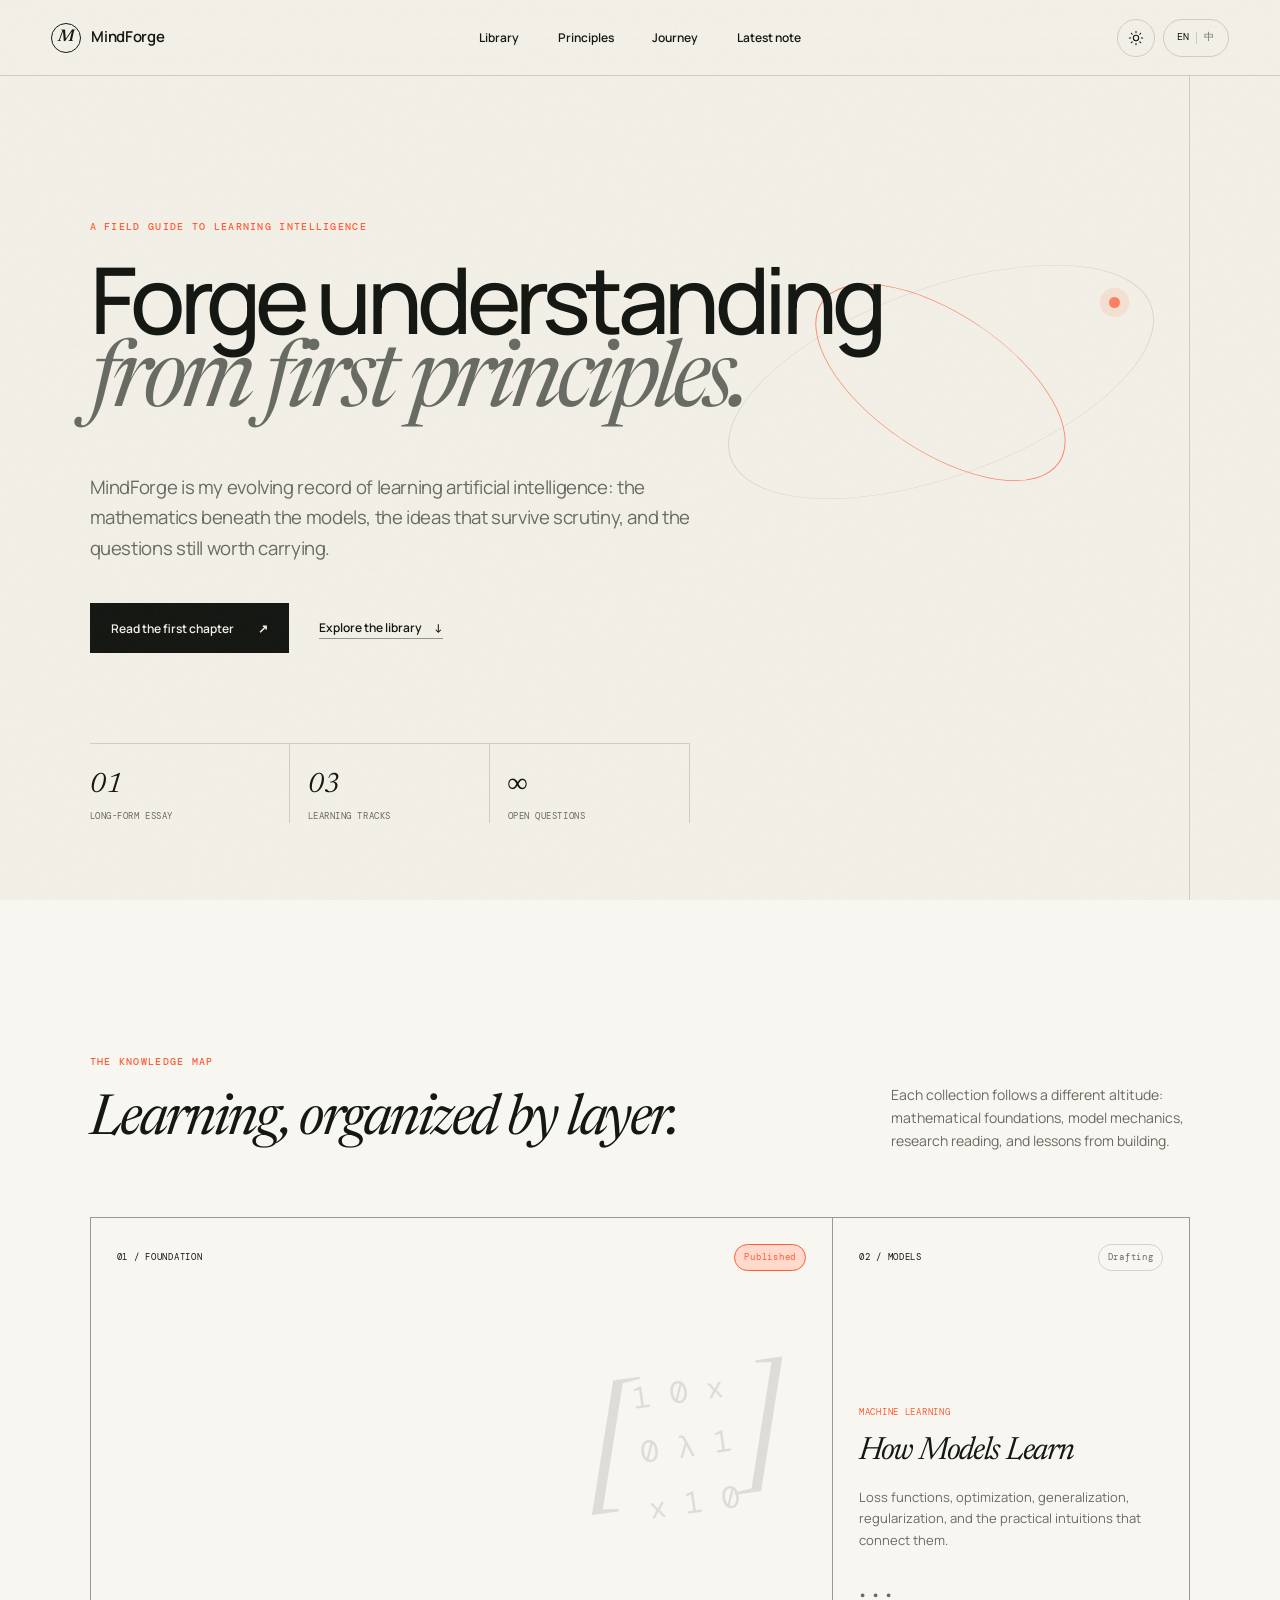
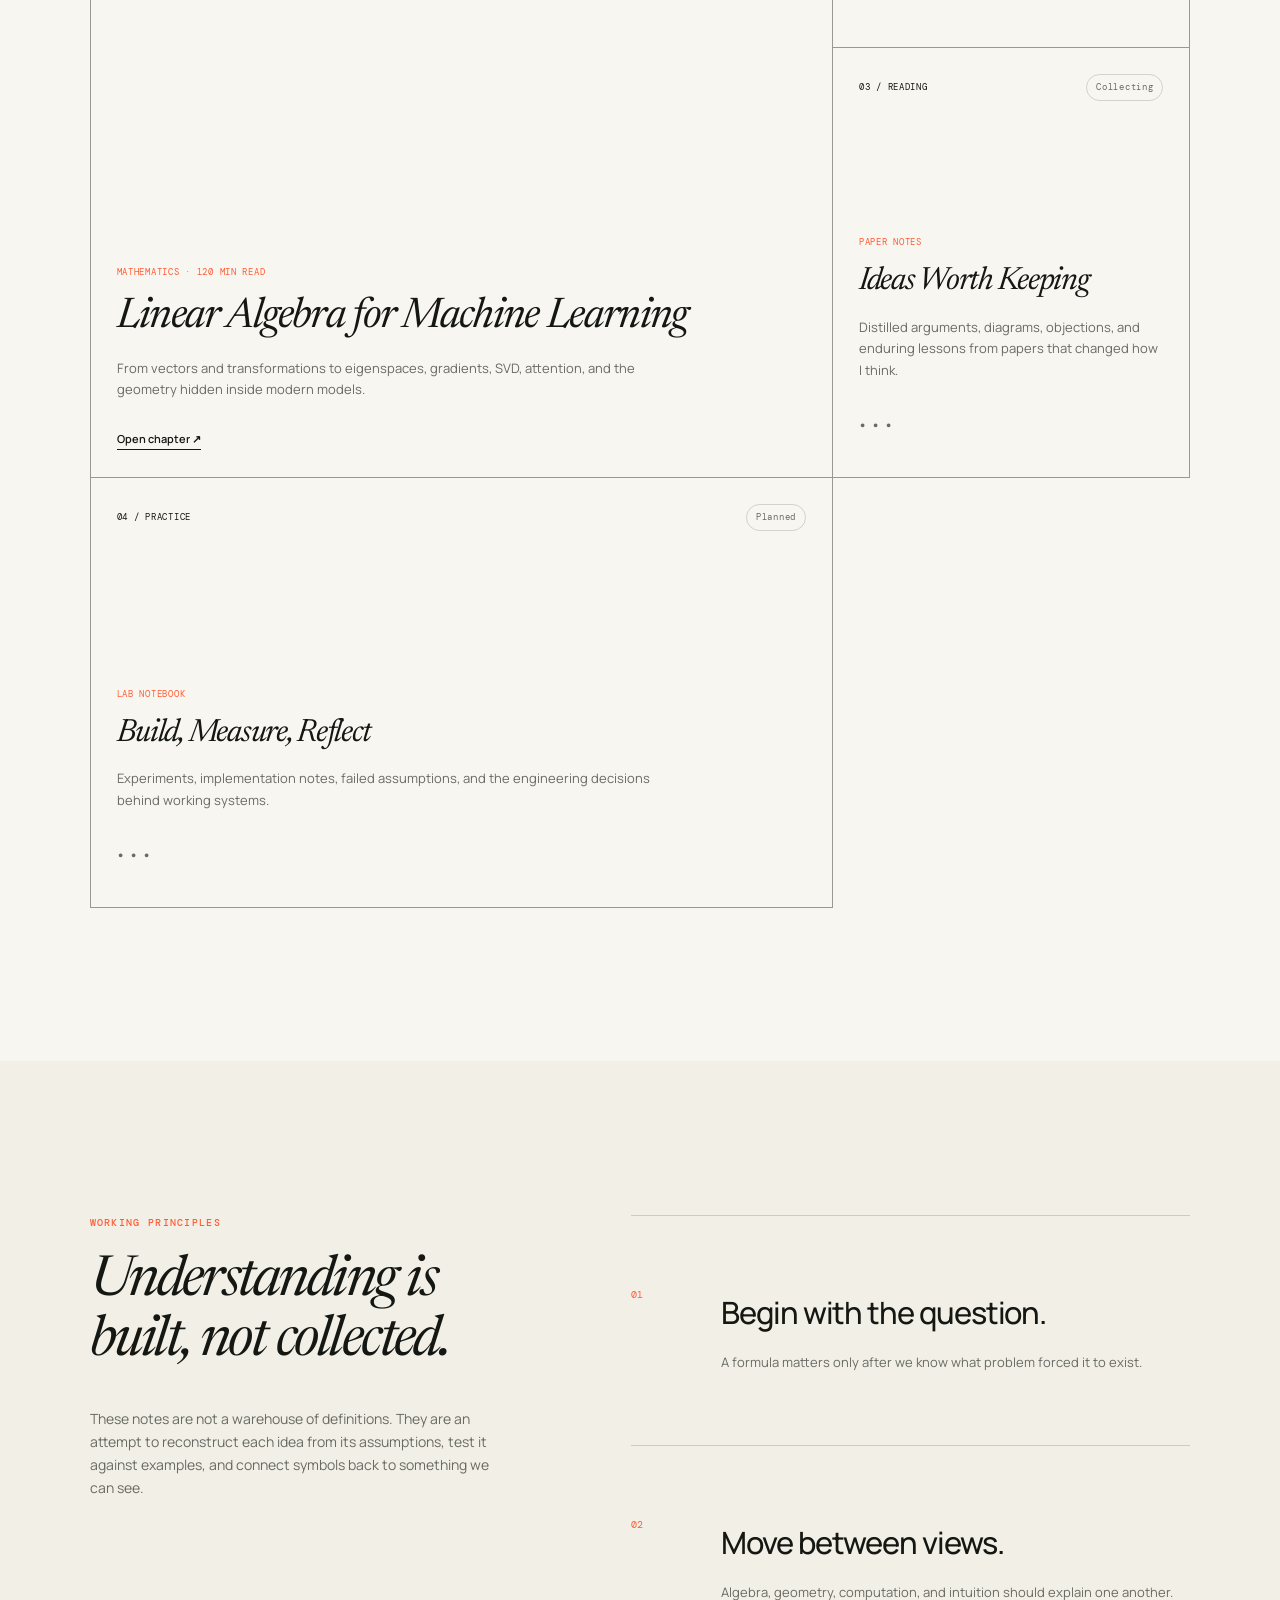
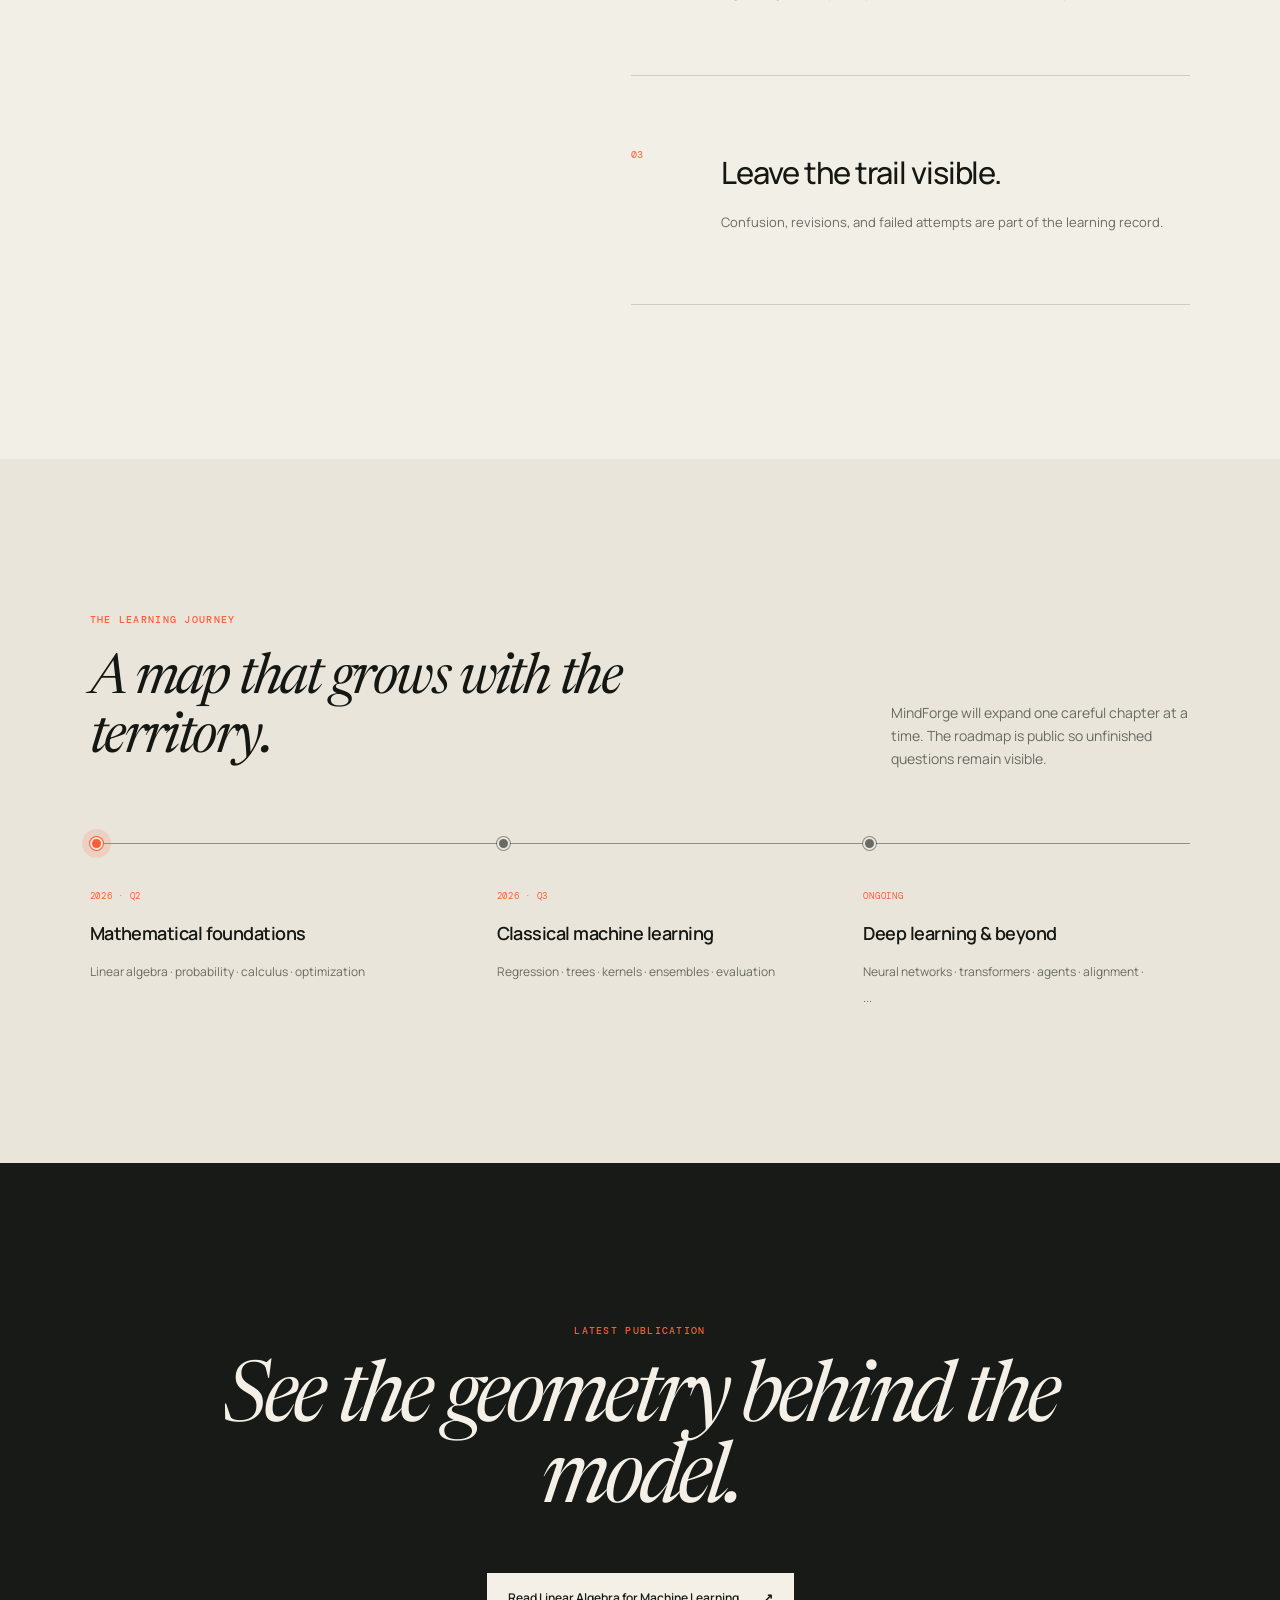
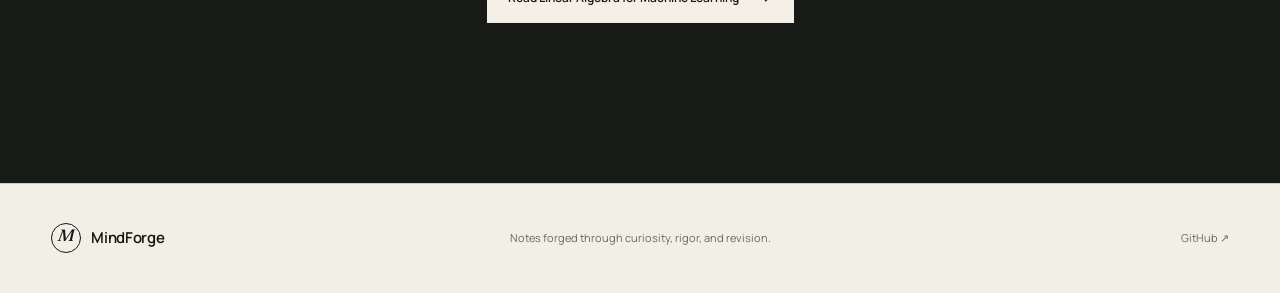
==== index.html @ 470bfc1e "Expand linear algebra guide and refine typography" ====
<!doctype html>
<html lang="en" data-theme="light">
  <head>
    <meta charset="UTF-8" />
    <meta name="viewport" content="width=device-width, initial-scale=1.0" />
    <meta
      name="description"
      content="MindForge is a personal field guide to learning artificial intelligence from first principles."
    />
    <meta name="theme-color" content="#f3f0e8" />
    <title>MindForge — Notes on Learning Intelligence</title>
    <link rel="icon" href="assets/favicon.svg" type="image/svg+xml" />
    <link rel="stylesheet" href="styles.css" />
    <script src="app.js" defer></script>
  </head>
  <body>
    <a class="skip-link" href="#main" data-i18n="skip">Skip to content</a>
    <div class="noise" aria-hidden="true"></div>
    <header class="site-header">
      <a class="brand" href="index.html" aria-label="MindForge home">
        <span class="brand-mark">M</span>
        <span>MindForge</span>
      </a>
      <nav class="desktop-nav" aria-label="Primary navigation">
        <a href="#library" data-i18n="navLibrary">Library</a>
        <a href="#principles" data-i18n="navPrinciples">Principles</a>
        <a href="#journey" data-i18n="navJourney">Journey</a>
        <a href="linear-algebra.html" data-i18n="navLatest">Latest note</a>
      </nav>
      <div class="header-actions">
        <button class="icon-button" id="theme-toggle" type="button" aria-label="Switch to dark theme">
          <svg class="sun-icon" viewBox="0 0 24 24" aria-hidden="true">
            <circle cx="12" cy="12" r="4"></circle>
            <path d="M12 2v2M12 20v2M4.93 4.93l1.42 1.42M17.66 17.66l1.41 1.41M2 12h2M20 12h2M4.93 19.07l1.42-1.42M17.66 6.34l1.41-1.41"></path>
          </svg>
          <svg class="moon-icon" viewBox="0 0 24 24" aria-hidden="true">
            <path d="M20.5 14.2A8.4 8.4 0 0 1 9.8 3.5 8.5 8.5 0 1 0 20.5 14.2Z"></path>
          </svg>
        </button>
        <button class="language-button" id="language-toggle" type="button" aria-label="切换到中文">
          <span class="current-language">EN</span>
          <span class="language-divider"></span>
          <span class="next-language">中</span>
        </button>
      </div>
    </header>

    <main id="main">
      <section class="hero">
        <div class="hero-orbit" aria-hidden="true">
          <span class="orbit orbit-one"></span>
          <span class="orbit orbit-two"></span>
          <span class="orbit-dot"></span>
        </div>
        <p class="eyebrow reveal" data-i18n="heroEyebrow">A field guide to learning intelligence</p>
        <h1 class="reveal">
          <span data-i18n="heroTitleLine1">Forge understanding</span>
          <em data-i18n="heroTitleLine2">from first principles.</em>
        </h1>
        <p class="hero-copy reveal" data-i18n="heroCopy">
          MindForge is my evolving record of learning artificial intelligence: the mathematics beneath the
          models, the ideas that survive scrutiny, and the questions still worth carrying.
        </p>
        <div class="hero-actions reveal">
          <a class="button button-primary" href="linear-algebra.html">
            <span data-i18n="heroPrimary">Read the first chapter</span>
            <span aria-hidden="true">↗</span>
          </a>
          <a class="text-link" href="#library">
            <span data-i18n="heroSecondary">Explore the library</span>
            <span aria-hidden="true">↓</span>
          </a>
        </div>
        <div class="hero-meta reveal" aria-label="Site statistics">
          <div><strong>01</strong><span data-i18n="statEssays">long-form essay</span></div>
          <div><strong>03</strong><span data-i18n="statTracks">learning tracks</span></div>
          <div><strong>∞</strong><span data-i18n="statQuestions">open questions</span></div>
        </div>
      </section>

      <section class="section library-section" id="library">
        <div class="section-heading reveal">
          <div>
            <p class="eyebrow" data-i18n="libraryEyebrow">The knowledge map</p>
            <h2 data-i18n="libraryTitle">Learning, organized by layer.</h2>
          </div>
          <p data-i18n="libraryCopy">
            Each collection follows a different altitude: mathematical foundations, model mechanics, research
            reading, and lessons from building.
          </p>
        </div>

        <div class="module-grid">
          <a class="module-card module-featured reveal" href="linear-algebra.html">
            <div class="card-topline">
              <span>01 / FOUNDATION</span>
              <span class="status status-live" data-i18n="statusLive">Published</span>
            </div>
            <div class="matrix-art" aria-hidden="true">
              <span>[</span>
              <div>
                <i>1</i><i>0</i><i>x</i>
                <i>0</i><i>λ</i><i>1</i>
                <i>x</i><i>1</i><i>0</i>
              </div>
              <span>]</span>
            </div>
            <div class="card-content">
              <p class="card-kicker" data-i18n="linearKicker">Mathematics · 120 min read</p>
              <h3 data-i18n="linearTitle">Linear Algebra for Machine Learning</h3>
              <p data-i18n="linearCopy">
                From vectors and transformations to eigenspaces, gradients, SVD, attention, and the geometry
                hidden inside modern models.
              </p>
              <span class="card-link"><span data-i18n="openChapter">Open chapter</span> ↗</span>
            </div>
          </a>

          <article class="module-card reveal">
            <div class="card-topline">
              <span>02 / MODELS</span>
              <span class="status" data-i18n="statusDrafting">Drafting</span>
            </div>
            <div class="card-content">
              <p class="card-kicker" data-i18n="modelKicker">Machine learning</p>
              <h3 data-i18n="modelTitle">How Models Learn</h3>
              <p data-i18n="modelCopy">
                Loss functions, optimization, generalization, regularization, and the practical intuitions that
                connect them.
              </p>
              <span class="ellipsis" aria-label="More content coming">···</span>
            </div>
          </article>

          <article class="module-card reveal">
            <div class="card-topline">
              <span>03 / READING</span>
              <span class="status" data-i18n="statusCollecting">Collecting</span>
            </div>
            <div class="card-content">
              <p class="card-kicker" data-i18n="paperKicker">Paper notes</p>
              <h3 data-i18n="paperTitle">Ideas Worth Keeping</h3>
              <p data-i18n="paperCopy">
                Distilled arguments, diagrams, objections, and enduring lessons from papers that changed how I
                think.
              </p>
              <span class="ellipsis" aria-label="More content coming">···</span>
            </div>
          </article>

          <article class="module-card reveal">
            <div class="card-topline">
              <span>04 / PRACTICE</span>
              <span class="status" data-i18n="statusPlanned">Planned</span>
            </div>
            <div class="card-content">
              <p class="card-kicker" data-i18n="labKicker">Lab notebook</p>
              <h3 data-i18n="labTitle">Build, Measure, Reflect</h3>
              <p data-i18n="labCopy">
                Experiments, implementation notes, failed assumptions, and the engineering decisions behind
                working systems.
              </p>
              <span class="ellipsis" aria-label="More content coming">···</span>
            </div>
          </article>
        </div>
      </section>

      <section class="section principles-section" id="principles">
        <div class="principles-copy reveal">
          <p class="eyebrow" data-i18n="principlesEyebrow">Working principles</p>
          <h2 data-i18n="principlesTitle">Understanding is built, not collected.</h2>
          <p data-i18n="principlesCopy">
            These notes are not a warehouse of definitions. They are an attempt to reconstruct each idea from
            its assumptions, test it against examples, and connect symbols back to something we can see.
          </p>
        </div>
        <ol class="principle-list">
          <li class="reveal">
            <span>01</span>
            <div>
              <h3 data-i18n="principleOneTitle">Begin with the question.</h3>
              <p data-i18n="principleOneCopy">A formula matters only after we know what problem forced it to exist.</p>
            </div>
          </li>
          <li class="reveal">
            <span>02</span>
            <div>
              <h3 data-i18n="principleTwoTitle">Move between views.</h3>
              <p data-i18n="principleTwoCopy">Algebra, geometry, computation, and intuition should explain one another.</p>
            </div>
          </li>
          <li class="reveal">
            <span>03</span>
            <div>
              <h3 data-i18n="principleThreeTitle">Leave the trail visible.</h3>
              <p data-i18n="principleThreeCopy">Confusion, revisions, and failed attempts are part of the learning record.</p>
            </div>
          </li>
        </ol>
      </section>

      <section class="section journey-section" id="journey">
        <div class="section-heading reveal">
          <div>
            <p class="eyebrow" data-i18n="journeyEyebrow">The learning journey</p>
            <h2 data-i18n="journeyTitle">A map that grows with the territory.</h2>
          </div>
          <p data-i18n="journeyCopy">
            MindForge will expand one careful chapter at a time. The roadmap is public so unfinished questions
            remain visible.
          </p>
        </div>
        <div class="timeline">
          <div class="timeline-item is-current reveal">
            <span class="timeline-marker"></span>
            <p>2026 · Q2</p>
            <h3 data-i18n="phaseOneTitle">Mathematical foundations</h3>
            <span data-i18n="phaseOneCopy">Linear algebra · probability · calculus · optimization</span>
          </div>
          <div class="timeline-item reveal">
            <span class="timeline-marker"></span>
            <p>2026 · Q3</p>
            <h3 data-i18n="phaseTwoTitle">Classical machine learning</h3>
            <span data-i18n="phaseTwoCopy">Regression · trees · kernels · ensembles · evaluation</span>
          </div>
          <div class="timeline-item reveal">
            <span class="timeline-marker"></span>
            <p data-i18n="ongoing">Ongoing</p>
            <h3 data-i18n="phaseThreeTitle">Deep learning & beyond</h3>
            <span data-i18n="phaseThreeCopy">Neural networks · transformers · agents · alignment · ...</span>
          </div>
        </div>
      </section>

      <section class="closing-section">
        <p class="eyebrow reveal" data-i18n="closingEyebrow">Latest publication</p>
        <h2 class="reveal" data-i18n="closingTitle">See the geometry behind the model.</h2>
        <a class="button button-light reveal" href="linear-algebra.html">
          <span data-i18n="closingButton">Read Linear Algebra for Machine Learning</span>
          <span aria-hidden="true">↗</span>
        </a>
      </section>
    </main>

    <footer class="site-footer">
      <a class="brand" href="index.html">
        <span class="brand-mark">M</span>
        <span>MindForge</span>
      </a>
      <p data-i18n="footerCopy">Notes forged through curiosity, rigor, and revision.</p>
      <a href="https://github.com/JiaXtian/MindForge" target="_blank" rel="noreferrer">GitHub ↗</a>
    </footer>
  </body>
</html>
---- styles.css ----
@import url("https://fonts.googleapis.com/css2?family=DM+Mono:wght@400;500&family=Manrope:wght@400;500;600&family=Newsreader:ital,opsz,wght@1,6..72,400;1,6..72,500&display=swap");

:root {
  color-scheme: light;
  --bg: #f2efe7;
  --surface: #f8f6f0;
  --surface-strong: #e9e5da;
  --ink: #151713;
  --muted: #686b63;
  --line: rgba(21, 23, 19, 0.16);
  --line-strong: rgba(21, 23, 19, 0.42);
  --accent: #ff5c35;
  --accent-soft: #ffd9cb;
  --lime: #dfff67;
  --dark-panel: #171a16;
  --shadow: 0 30px 80px rgba(35, 32, 24, 0.1);
  --serif: "Newsreader", Georgia, serif;
  --sans: "Manrope", "PingFang SC", "Microsoft YaHei", sans-serif;
  --mono: "DM Mono", "SFMono-Regular", Consolas, monospace;
}

html[data-theme="dark"] {
  color-scheme: dark;
  --bg: #111310;
  --surface: #181b17;
  --surface-strong: #20241f;
  --ink: #f1eee5;
  --muted: #a6aaa0;
  --line: rgba(241, 238, 229, 0.14);
  --line-strong: rgba(241, 238, 229, 0.4);
  --accent: #ff7654;
  --accent-soft: #512c22;
  --lime: #cfee55;
  --dark-panel: #070807;
  --shadow: 0 30px 80px rgba(0, 0, 0, 0.34);
}

* {
  box-sizing: border-box;
}

[hidden] {
  display: none !important;
}

html {
  scroll-behavior: smooth;
}

body {
  margin: 0;
  overflow-x: hidden;
  background: var(--bg);
  color: var(--ink);
  font-family: var(--sans);
  font-size: 16px;
  line-height: 1.65;
  transition: background-color 0.35s ease, color 0.35s ease;
}

a {
  color: inherit;
  text-decoration: none;
}

button,
a {
  -webkit-tap-highlight-color: transparent;
}

button {
  color: inherit;
  font: inherit;
}

.noise {
  position: fixed;
  inset: 0;
  z-index: 20;
  pointer-events: none;
  opacity: 0.025;
  background-image: url("data:image/svg+xml,%3Csvg viewBox='0 0 180 180' xmlns='http://www.w3.org/2000/svg'%3E%3Cfilter id='n'%3E%3CfeTurbulence type='fractalNoise' baseFrequency='.9' numOctaves='4' stitchTiles='stitch'/%3E%3C/filter%3E%3Crect width='100%25' height='100%25' filter='url(%23n)' opacity='.7'/%3E%3C/svg%3E");
}

.skip-link {
  position: fixed;
  top: 12px;
  left: 12px;
  z-index: 100;
  padding: 10px 14px;
  background: var(--ink);
  color: var(--bg);
  transform: translateY(-150%);
  transition: transform 0.2s;
}

.skip-link:focus {
  transform: translateY(0);
}

.site-header {
  position: sticky;
  top: 0;
  z-index: 15;
  display: grid;
  grid-template-columns: 1fr auto 1fr;
  align-items: center;
  min-height: 76px;
  padding: 0 4vw;
  border-bottom: 1px solid var(--line);
  background: color-mix(in srgb, var(--bg) 88%, transparent);
  backdrop-filter: blur(18px);
}

.brand {
  display: inline-flex;
  align-items: center;
  gap: 10px;
  width: max-content;
  font-size: 15px;
  font-weight: 600;
  letter-spacing: -0.02em;
}

.brand-mark {
  display: grid;
  width: 30px;
  height: 30px;
  place-items: center;
  border: 1px solid currentColor;
  border-radius: 50%;
  font-family: var(--serif);
  font-size: 17px;
  font-style: italic;
}

.desktop-nav {
  display: flex;
  align-items: center;
  gap: clamp(20px, 3vw, 42px);
  font-size: 12px;
  font-weight: 600;
}

.desktop-nav a,
.site-footer > a:last-child {
  position: relative;
}

.desktop-nav a::after,
.site-footer > a:last-child::after {
  position: absolute;
  right: 0;
  bottom: -5px;
  left: 0;
  height: 1px;
  background: currentColor;
  content: "";
  transform: scaleX(0);
  transform-origin: right;
  transition: transform 0.25s ease;
}

.desktop-nav a:hover::after,
.site-footer > a:last-child:hover::after {
  transform: scaleX(1);
  transform-origin: left;
}

.header-actions {
  display: flex;
  justify-content: flex-end;
  gap: 8px;
}

.icon-button,
.language-button {
  display: inline-flex;
  height: 38px;
  align-items: center;
  justify-content: center;
  border: 1px solid var(--line);
  border-radius: 100px;
  background: transparent;
  cursor: pointer;
  transition: border-color 0.2s, background 0.2s;
}

.icon-button {
  width: 38px;
}

.icon-button:hover,
.language-button:hover {
  border-color: var(--line-strong);
  background: var(--surface);
}

.icon-button svg {
  width: 16px;
  fill: none;
  stroke: currentColor;
  stroke-linecap: round;
  stroke-linejoin: round;
  stroke-width: 1.6;
}

.moon-icon,
html[data-theme="dark"] .sun-icon {
  display: none;
}

html[data-theme="dark"] .moon-icon {
  display: block;
}

.language-button {
  gap: 7px;
  padding: 0 13px;
  font-family: var(--mono);
  font-size: 10px;
  letter-spacing: 0.04em;
}

.language-divider {
  width: 1px;
  height: 12px;
  background: var(--line);
}

.next-language {
  color: var(--muted);
}

.hero {
  position: relative;
  display: flex;
  min-height: calc(100svh - 76px);
  max-width: 1600px;
  margin: 0 auto;
  padding: clamp(100px, 14vh, 170px) 7vw 60px;
  flex-direction: column;
  justify-content: center;
  overflow: hidden;
}

.hero::before {
  position: absolute;
  top: 0;
  right: 7vw;
  bottom: 0;
  width: 1px;
  background: var(--line);
  content: "";
}

.hero-orbit {
  position: absolute;
  top: 10%;
  right: 9%;
  width: min(35vw, 520px);
  aspect-ratio: 1;
  opacity: 0.75;
}

.orbit {
  position: absolute;
  border: 1px solid var(--line);
  border-radius: 50%;
}

.orbit-one {
  inset: 0;
  transform: rotate(-20deg) scaleY(0.42);
}

.orbit-two {
  inset: 18%;
  border-color: var(--accent);
  transform: rotate(34deg) scaleY(0.48);
}

.orbit-dot {
  position: absolute;
  top: 31%;
  right: 10%;
  width: 11px;
  height: 11px;
  border-radius: 50%;
  background: var(--accent);
  box-shadow: 0 0 0 9px color-mix(in srgb, var(--accent) 15%, transparent);
}

.eyebrow {
  margin: 0 0 22px;
  color: var(--accent);
  font-family: var(--mono);
  font-size: 10px;
  font-weight: 500;
  letter-spacing: 0.13em;
  text-transform: uppercase;
}

.hero h1 {
  z-index: 1;
  max-width: 940px;
  margin: 0;
  font-size: clamp(54px, 7.2vw, 112px);
  font-weight: 500;
  letter-spacing: -0.06em;
  line-height: 0.92;
}

.hero h1 span,
.hero h1 em {
  display: block;
}

.hero h1 em {
  color: var(--muted);
  font-family: var(--serif);
  font-weight: 400;
}

.hero-copy {
  z-index: 1;
  max-width: 620px;
  margin: 45px 0 0;
  color: var(--muted);
  font-size: clamp(16px, 1.45vw, 20px);
  letter-spacing: -0.02em;
}

.hero-actions {
  z-index: 1;
  display: flex;
  align-items: center;
  gap: 30px;
  margin-top: 40px;
}

.button {
  display: inline-flex;
  min-height: 50px;
  align-items: center;
  justify-content: center;
  gap: 24px;
  padding: 0 20px;
  border: 1px solid transparent;
  font-size: 12px;
  font-weight: 600;
  transition: transform 0.25s ease, background 0.25s ease, color 0.25s ease;
}

.button:hover {
  transform: translateY(-3px);
}

.button-primary {
  background: var(--ink);
  color: var(--bg);
}

.button-primary:hover {
  background: var(--accent);
  color: #fff;
}

.text-link {
  display: inline-flex;
  gap: 12px;
  align-items: center;
  border-bottom: 1px solid var(--line-strong);
  font-size: 12px;
  font-weight: 600;
}

.hero-meta {
  display: grid;
  width: min(600px, 100%);
  margin-top: clamp(70px, 10vh, 120px);
  grid-template-columns: repeat(3, 1fr);
  border-top: 1px solid var(--line);
}

.hero-meta div {
  display: flex;
  padding: 18px 18px 0 0;
  flex-direction: column;
  border-right: 1px solid var(--line);
}

.hero-meta div:not(:first-child) {
  padding-left: 18px;
}

.hero-meta strong {
  font-family: var(--serif);
  font-size: 28px;
  font-style: italic;
  font-weight: 400;
}

.hero-meta span {
  color: var(--muted);
  font-family: var(--mono);
  font-size: 9px;
  letter-spacing: 0.06em;
  text-transform: uppercase;
}

.section {
  padding: clamp(90px, 12vw, 180px) 7vw;
}

.section-heading {
  display: grid;
  max-width: 1400px;
  margin: 0 auto 65px;
  grid-template-columns: 1.4fr 0.6fr;
  gap: 8vw;
  align-items: end;
}

.section-heading h2,
.principles-copy h2 {
  max-width: 780px;
  margin: 0;
  font-family: var(--serif);
  font-size: clamp(40px, 4.4vw, 66px);
  font-style: italic;
  font-weight: 400;
  letter-spacing: -0.045em;
  line-height: 1.06;
}

.section-heading > p,
.principles-copy > p:last-child {
  margin: 0;
  color: var(--muted);
  font-size: 14px;
}

.library-section {
  background: var(--surface);
}

.module-grid {
  display: grid;
  max-width: 1400px;
  margin: 0 auto;
  grid-template-columns: 1.35fr 0.65fr;
  border-top: 1px solid var(--line-strong);
  border-left: 1px solid var(--line-strong);
}

.module-card {
  position: relative;
  display: flex;
  min-height: 430px;
  padding: 26px;
  flex-direction: column;
  justify-content: space-between;
  border-right: 1px solid var(--line-strong);
  border-bottom: 1px solid var(--line-strong);
  overflow: hidden;
  transition: background 0.35s ease, color 0.35s ease;
}

a.module-card:hover {
  background: var(--ink);
  color: var(--bg);
}

.module-featured {
  min-height: 650px;
  grid-row: span 2;
}

.card-topline {
  z-index: 1;
  display: flex;
  align-items: center;
  justify-content: space-between;
  font-family: var(--mono);
  font-size: 9px;
  letter-spacing: 0.08em;
}

.status {
  padding: 5px 9px;
  border: 1px solid var(--line);
  border-radius: 100px;
  color: var(--muted);
}

.status-live {
  border-color: var(--accent);
  background: var(--accent-soft);
  color: var(--accent);
}

.matrix-art {
  position: absolute;
  top: 12%;
  right: 6%;
  display: flex;
  align-items: center;
  gap: 10px;
  color: var(--muted);
  font-family: var(--serif);
  font-size: clamp(80px, 12vw, 170px);
  font-style: italic;
  opacity: 0.18;
  transform: rotate(-8deg);
  transition: transform 0.5s ease, opacity 0.5s ease;
}

.module-featured:hover .matrix-art {
  opacity: 0.28;
  transform: rotate(0deg) scale(1.04);
}

.matrix-art div {
  display: grid;
  grid-template-columns: repeat(3, 1fr);
  gap: 5px 18px;
  font-family: var(--mono);
  font-size: clamp(18px, 2.4vw, 34px);
  font-style: normal;
}

.matrix-art i {
  font-style: normal;
}

.card-content {
  z-index: 1;
  max-width: 620px;
}

.card-kicker {
  margin: 0 0 15px;
  color: var(--accent);
  font-family: var(--mono);
  font-size: 9px;
  letter-spacing: 0.08em;
  text-transform: uppercase;
}

.card-content h3 {
  max-width: 620px;
  margin: 0 0 18px;
  font-family: var(--serif);
  font-size: clamp(32px, 3.3vw, 52px);
  font-style: italic;
  font-weight: 400;
  letter-spacing: -0.04em;
  line-height: 1.06;
}

.module-card:not(.module-featured) h3 {
  font-size: clamp(28px, 2.5vw, 38px);
}

.card-content > p:not(.card-kicker) {
  max-width: 540px;
  margin: 0;
  color: var(--muted);
  font-size: 13px;
}

a.module-card:hover .card-content > p:not(.card-kicker) {
  color: color-mix(in srgb, var(--bg) 65%, transparent);
}

.card-link {
  display: inline-block;
  margin-top: 30px;
  border-bottom: 1px solid currentColor;
  font-size: 11px;
  font-weight: 600;
}

.ellipsis {
  display: block;
  margin-top: 20px;
  color: var(--muted);
  font-family: var(--serif);
  font-size: 30px;
  letter-spacing: 0.2em;
}

.principles-section {
  display: grid;
  max-width: 1600px;
  margin: 0 auto;
  grid-template-columns: 0.85fr 1.15fr;
  gap: 10vw;
}

.principles-copy {
  position: sticky;
  top: 150px;
  align-self: start;
}

.principles-copy > p:last-child {
  max-width: 520px;
  margin-top: 34px;
}

.principle-list {
  margin: 0;
  padding: 0;
  list-style: none;
}

.principle-list li {
  display: grid;
  min-height: 230px;
  padding: 40px 0;
  grid-template-columns: 70px 1fr;
  gap: 20px;
  align-content: center;
  border-top: 1px solid var(--line);
}

.principle-list li:last-child {
  border-bottom: 1px solid var(--line);
}

.principle-list > li > span {
  color: var(--accent);
  font-family: var(--mono);
  font-size: 10px;
}

.principle-list h3 {
  margin: 0 0 14px;
  font-size: clamp(22px, 2.4vw, 34px);
  font-weight: 500;
  letter-spacing: -0.035em;
}

.principle-list p {
  max-width: 560px;
  margin: 0;
  color: var(--muted);
  font-size: 13px;
}

.journey-section {
  background: var(--surface-strong);
}

.timeline {
  position: relative;
  display: grid;
  max-width: 1400px;
  margin: 0 auto;
  grid-template-columns: repeat(3, 1fr);
}

.timeline::before {
  position: absolute;
  top: 8px;
  right: 0;
  left: 0;
  height: 1px;
  background: var(--line-strong);
  content: "";
}

.timeline-item {
  position: relative;
  padding: 45px 40px 0 0;
}

.timeline-item:not(:first-child) {
  padding-left: 40px;
}

.timeline-marker {
  position: absolute;
  top: 2px;
  left: 0;
  width: 13px;
  height: 13px;
  border: 2px solid var(--surface-strong);
  border-radius: 50%;
  background: var(--muted);
  box-shadow: 0 0 0 1px var(--line-strong);
}

.timeline-item:not(:first-child) .timeline-marker {
  left: 40px;
}

.timeline-item.is-current .timeline-marker {
  background: var(--accent);
  box-shadow: 0 0 0 1px var(--accent), 0 0 0 8px color-mix(in srgb, var(--accent) 14%, transparent);
}

.timeline-item > p {
  color: var(--accent);
  font-family: var(--mono);
  font-size: 9px;
  letter-spacing: 0.08em;
  text-transform: uppercase;
}

.timeline-item h3 {
  margin: 15px 0 8px;
  font-size: 18px;
  font-weight: 600;
  letter-spacing: -0.03em;
}

.timeline-item > span:last-child {
  color: var(--muted);
  font-size: 12px;
}

.closing-section {
  display: flex;
  min-height: 620px;
  padding: 100px 7vw;
  align-items: center;
  flex-direction: column;
  justify-content: center;
  background: var(--dark-panel);
  color: #f4f0e7;
  text-align: center;
}

.closing-section h2 {
  max-width: 900px;
  margin: 0 0 50px;
  font-family: var(--serif);
  font-size: clamp(48px, 6.6vw, 94px);
  font-style: italic;
  font-weight: 400;
  letter-spacing: -0.055em;
  line-height: 0.96;
}

.button-light {
  background: #f4f0e7;
  color: #171a16;
}

.button-light:hover {
  background: var(--lime);
}

.site-footer {
  display: grid;
  min-height: 110px;
  padding: 30px 4vw;
  grid-template-columns: 1fr auto 1fr;
  align-items: center;
  border-top: 1px solid var(--line);
}

.site-footer p,
.site-footer > a:last-child {
  color: var(--muted);
  font-size: 11px;
}

.site-footer > a:last-child {
  justify-self: end;
}

.reveal {
  opacity: 0;
  transform: translateY(22px);
  transition: opacity 0.7s ease, transform 0.7s ease;
}

.reveal.is-visible {
  opacity: 1;
  transform: translateY(0);
}

html[lang="zh-CN"] .hero h1 {
  max-width: 820px;
  font-size: clamp(48px, 5.8vw, 88px);
  letter-spacing: -0.045em;
  line-height: 1.04;
}

html[lang="zh-CN"] .hero h1 em {
  font-family: var(--sans);
  font-style: normal;
  font-weight: 400;
}

html[lang="zh-CN"] .section-heading h2,
html[lang="zh-CN"] .principles-copy h2,
html[lang="zh-CN"] .card-content h3,
html[lang="zh-CN"] .closing-section h2 {
  font-family: var(--sans);
  font-style: normal;
  font-weight: 500;
  letter-spacing: -0.04em;
  line-height: 1.16;
}

@media (prefers-reduced-motion: reduce) {
  html {
    scroll-behavior: auto;
  }

  *,
  *::before,
  *::after {
    transition-duration: 0.01ms !important;
    animation-duration: 0.01ms !important;
    animation-iteration-count: 1 !important;
  }

  .reveal {
    opacity: 1;
    transform: none;
  }
}

@media (max-width: 900px) {
  .site-header {
    grid-template-columns: 1fr auto;
  }

  .desktop-nav {
    display: none;
  }

  .hero {
    min-height: 850px;
    padding-top: 120px;
  }

  .hero-orbit {
    top: 4%;
    right: -15%;
    width: 60vw;
  }

  .section-heading,
  .principles-section {
    grid-template-columns: 1fr;
  }

  .section-heading {
    gap: 30px;
  }

  .section-heading > p {
    max-width: 600px;
  }

  .module-grid {
    grid-template-columns: 1fr;
  }

  .module-featured {
    min-height: 600px;
    grid-row: auto;
  }

  .principles-copy {
    position: static;
  }

  .timeline {
    grid-template-columns: 1fr;
  }

  .timeline::before {
    top: 0;
    right: auto;
    bottom: 0;
    width: 1px;
    height: auto;
  }

  .timeline-item,
  .timeline-item:not(:first-child) {
    padding: 0 0 60px 40px;
  }

  .timeline-item:not(:first-child) .timeline-marker,
  .timeline-marker {
    top: 5px;
    left: -6px;
  }
}

@media (max-width: 620px) {
  .site-header {
    min-height: 66px;
    padding: 0 20px;
  }

  .brand > span:last-child {
    display: none;
  }

  .hero {
    min-height: calc(100svh - 66px);
    padding: 100px 24px 45px;
  }

  .hero::before {
    right: 24px;
  }

  .hero h1 {
    font-size: clamp(46px, 13vw, 62px);
    line-height: 0.98;
  }

  html[lang="zh-CN"] .hero h1 {
    font-size: clamp(36px, 9.2vw, 46px);
    line-height: 1.1;
  }

  .hero-copy {
    margin-top: 34px;
    font-size: 15px;
  }

  .hero-actions {
    align-items: flex-start;
    flex-direction: column;
  }

  .hero-meta {
    margin-top: 70px;
  }

  .hero-meta div {
    padding-right: 8px;
  }

  .hero-meta div:not(:first-child) {
    padding-left: 8px;
  }

  .hero-meta span {
    font-size: 7px;
  }

  .section {
    padding: 90px 24px;
  }

  .module-card {
    min-height: 390px;
    padding: 20px;
  }

  .module-featured {
    min-height: 540px;
  }

  .matrix-art {
    top: 16%;
    right: -5%;
  }

  .principle-list li {
    min-height: 200px;
    grid-template-columns: 45px 1fr;
  }

  .site-footer {
    padding: 28px 20px;
    grid-template-columns: auto 1fr;
  }

  .site-footer p {
    display: none;
  }
}
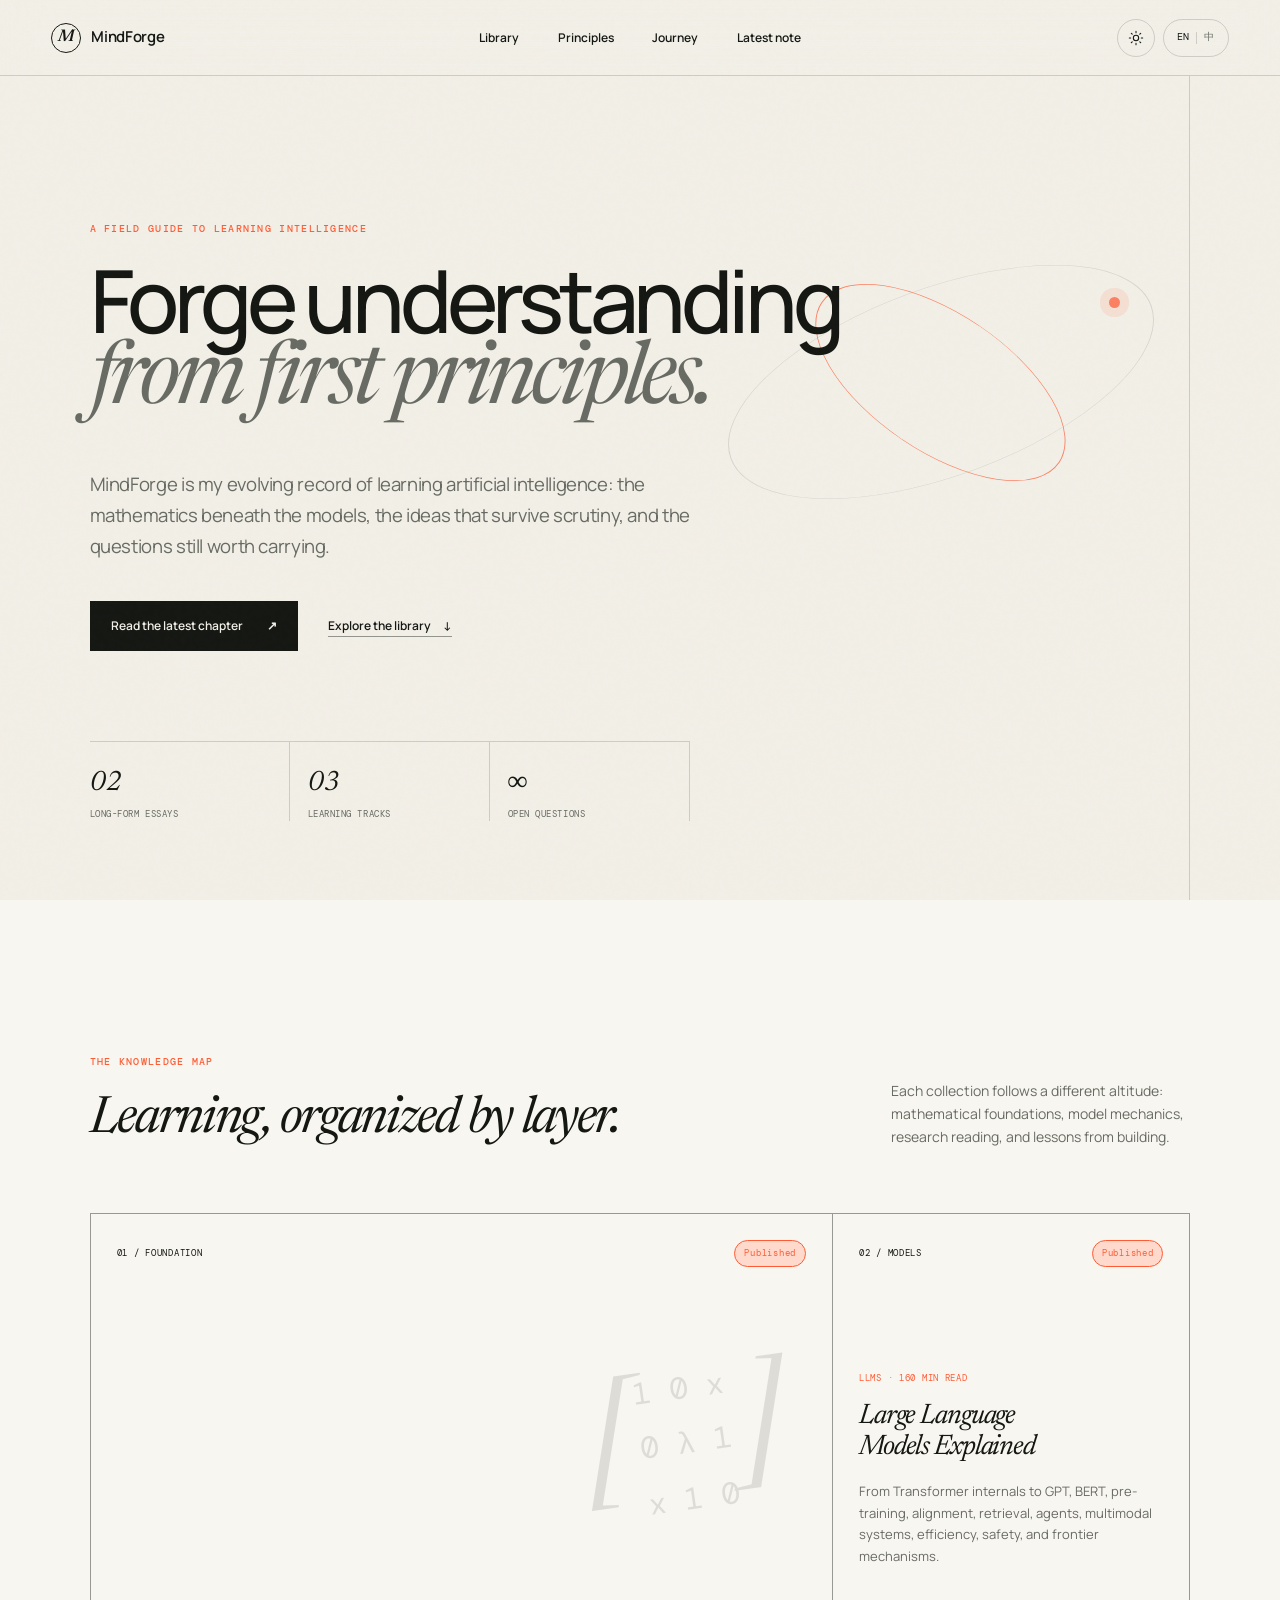
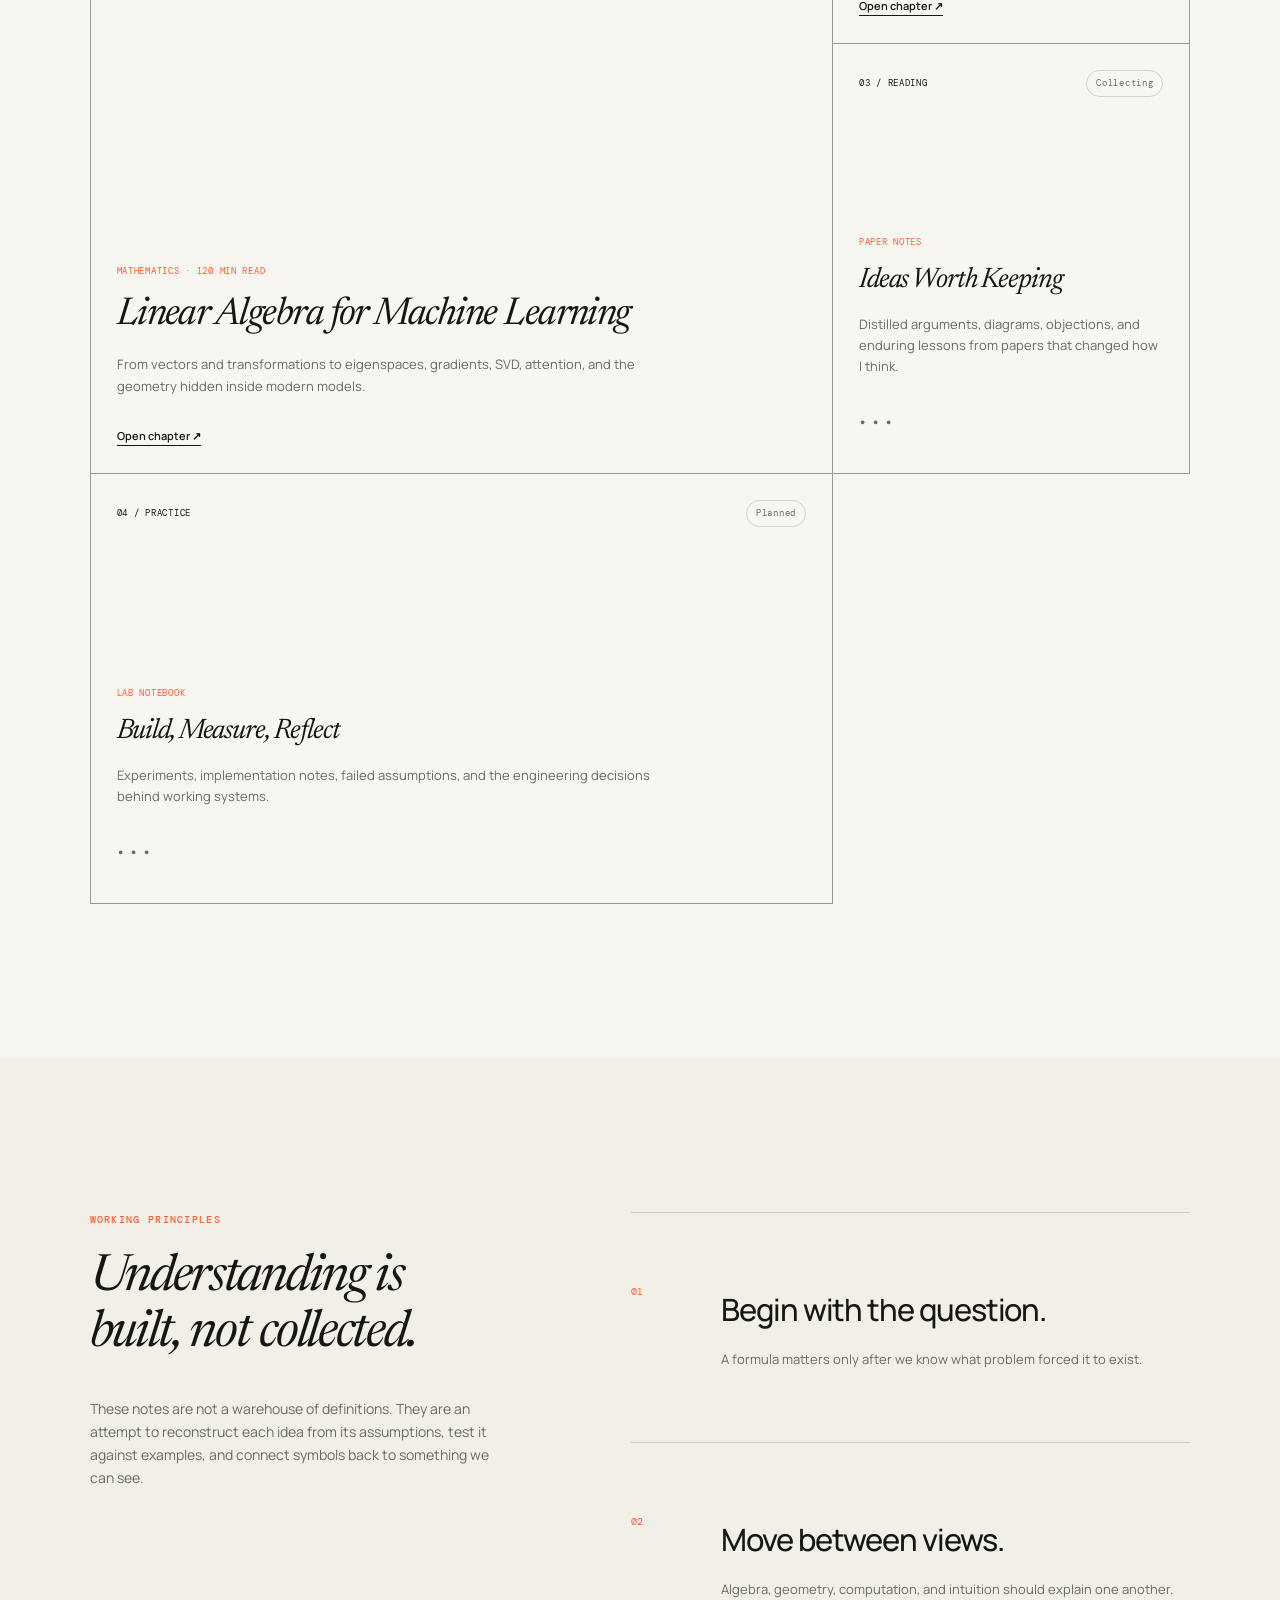
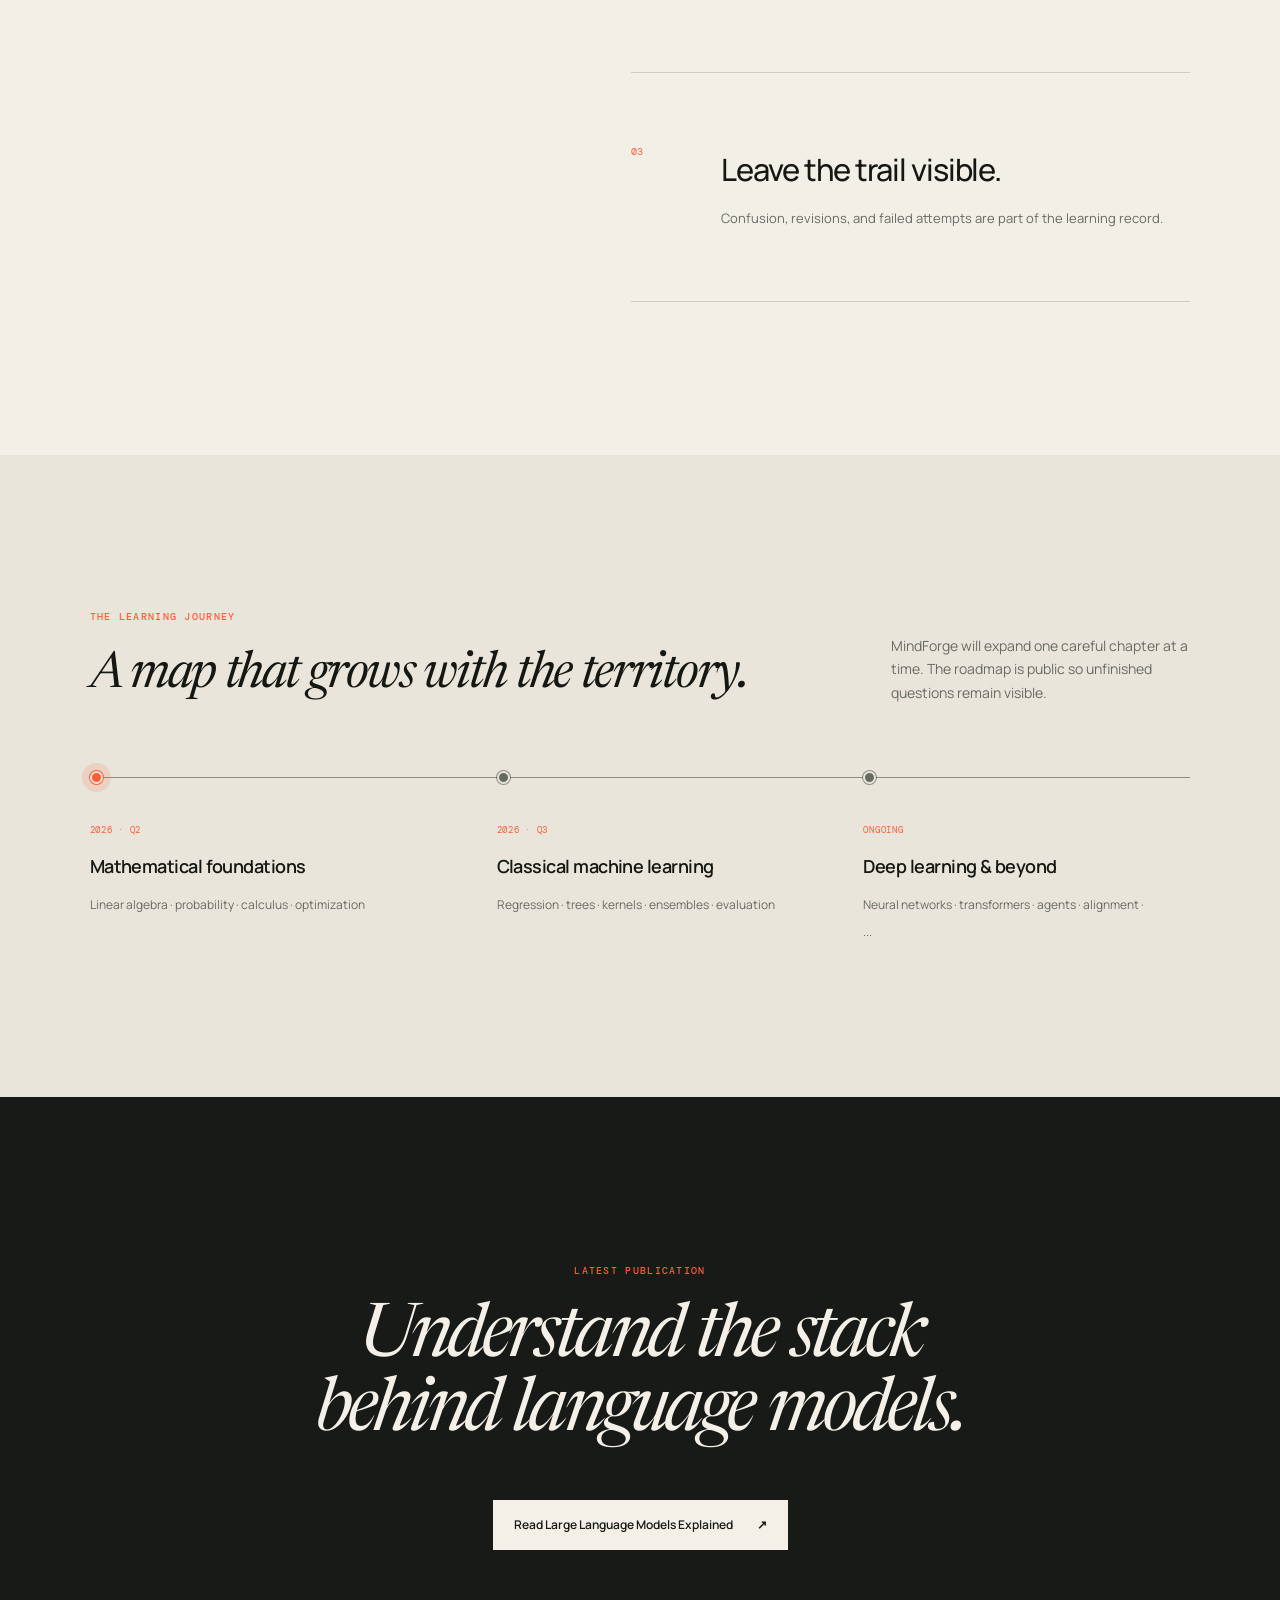
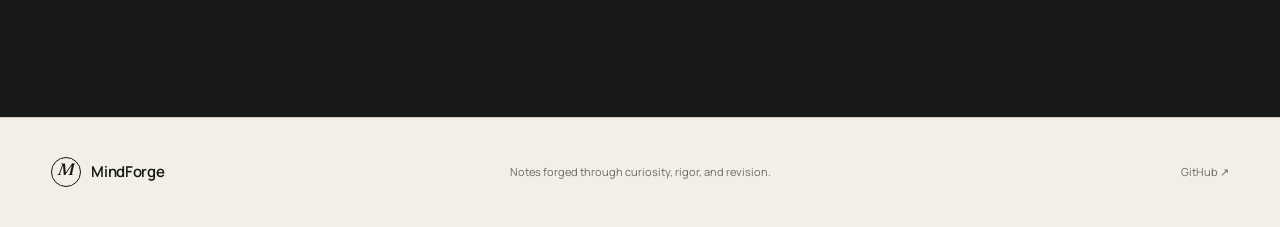
==== commit ce200aee: "Add large language models chapter" ====
--- a/index.html
+++ b/index.html
@@ -25,7 +25,7 @@
         <a href="#library" data-i18n="navLibrary">Library</a>
         <a href="#principles" data-i18n="navPrinciples">Principles</a>
         <a href="#journey" data-i18n="navJourney">Journey</a>
-        <a href="linear-algebra.html" data-i18n="navLatest">Latest note</a>
+        <a href="llm.html" data-i18n="navLatest">Latest note</a>
       </nav>
       <div class="header-actions">
         <button class="icon-button" id="theme-toggle" type="button" aria-label="Switch to dark theme">
@@ -62,8 +62,8 @@
           models, the ideas that survive scrutiny, and the questions still worth carrying.
         </p>
         <div class="hero-actions reveal">
-          <a class="button button-primary" href="linear-algebra.html">
-            <span data-i18n="heroPrimary">Read the first chapter</span>
+          <a class="button button-primary" href="llm.html">
+            <span data-i18n="heroPrimary">Read the latest chapter</span>
             <span aria-hidden="true">↗</span>
           </a>
           <a class="text-link" href="#library">
@@ -72,7 +72,7 @@
           </a>
         </div>
         <div class="hero-meta reveal" aria-label="Site statistics">
-          <div><strong>01</strong><span data-i18n="statEssays">long-form essay</span></div>
+          <div><strong>02</strong><span data-i18n="statEssays">long-form essays</span></div>
           <div><strong>03</strong><span data-i18n="statTracks">learning tracks</span></div>
           <div><strong>∞</strong><span data-i18n="statQuestions">open questions</span></div>
         </div>
@@ -116,21 +116,21 @@
             </div>
           </a>
 
-          <article class="module-card reveal">
+          <a class="module-card reveal" href="llm.html">
             <div class="card-topline">
               <span>02 / MODELS</span>
-              <span class="status" data-i18n="statusDrafting">Drafting</span>
-            </div>
-            <div class="card-content">
-              <p class="card-kicker" data-i18n="modelKicker">Machine learning</p>
-              <h3 data-i18n="modelTitle">How Models Learn</h3>
+              <span class="status status-live" data-i18n="statusLive">Published</span>
+            </div>
+            <div class="card-content">
+              <p class="card-kicker" data-i18n="modelKicker">LLMs · 160 min read</p>
+              <h3 data-i18n="modelTitle">Large Language Models Explained</h3>
               <p data-i18n="modelCopy">
-                Loss functions, optimization, generalization, regularization, and the practical intuitions that
-                connect them.
-              </p>
-              <span class="ellipsis" aria-label="More content coming">···</span>
-            </div>
-          </article>
+                From Transformer internals to GPT, BERT, pre-training, alignment, retrieval, agents, multimodal
+                systems, efficiency, safety, and frontier mechanisms.
+              </p>
+              <span class="card-link"><span data-i18n="openChapter">Open chapter</span> ↗</span>
+            </div>
+          </a>
 
           <article class="module-card reveal">
             <div class="card-topline">
@@ -235,9 +235,9 @@
 
       <section class="closing-section">
         <p class="eyebrow reveal" data-i18n="closingEyebrow">Latest publication</p>
-        <h2 class="reveal" data-i18n="closingTitle">See the geometry behind the model.</h2>
-        <a class="button button-light reveal" href="linear-algebra.html">
-          <span data-i18n="closingButton">Read Linear Algebra for Machine Learning</span>
+        <h2 class="reveal" data-i18n="closingTitle">Understand the stack behind language models.</h2>
+        <a class="button button-light reveal" href="llm.html">
+          <span data-i18n="closingButton">Read Large Language Models Explained</span>
           <span aria-hidden="true">↗</span>
         </a>
       </section>
--- a/styles.css
+++ b/styles.css
@@ -305,10 +305,11 @@
   z-index: 1;
   max-width: 940px;
   margin: 0;
-  font-size: clamp(54px, 7.2vw, 112px);
+  font-size: clamp(50px, 6.8vw, 106px);
   font-weight: 500;
   letter-spacing: -0.06em;
-  line-height: 0.92;
+  line-height: 0.95;
+  text-wrap: balance;
 }
 
 .hero h1 span,
@@ -427,11 +428,12 @@
   max-width: 780px;
   margin: 0;
   font-family: var(--serif);
-  font-size: clamp(40px, 4.4vw, 66px);
+  font-size: clamp(38px, 4vw, 60px);
   font-style: italic;
   font-weight: 400;
   letter-spacing: -0.045em;
-  line-height: 1.06;
+  line-height: 1.1;
+  text-wrap: balance;
 }
 
 .section-heading > p,
@@ -552,15 +554,16 @@
   max-width: 620px;
   margin: 0 0 18px;
   font-family: var(--serif);
-  font-size: clamp(32px, 3.3vw, 52px);
+  font-size: clamp(30px, 3vw, 46px);
   font-style: italic;
   font-weight: 400;
   letter-spacing: -0.04em;
-  line-height: 1.06;
+  line-height: 1.1;
+  text-wrap: balance;
 }
 
 .module-card:not(.module-featured) h3 {
-  font-size: clamp(28px, 2.5vw, 38px);
+  font-size: clamp(26px, 2.2vw, 34px);
 }
 
 .card-content > p:not(.card-kicker) {
@@ -738,11 +741,12 @@
   max-width: 900px;
   margin: 0 0 50px;
   font-family: var(--serif);
-  font-size: clamp(48px, 6.6vw, 94px);
+  font-size: clamp(44px, 5.8vw, 82px);
   font-style: italic;
   font-weight: 400;
   letter-spacing: -0.055em;
-  line-height: 0.96;
+  line-height: 1;
+  text-wrap: balance;
 }
 
 .button-light {
@@ -917,8 +921,8 @@
   }
 
   .hero h1 {
-    font-size: clamp(46px, 13vw, 62px);
-    line-height: 0.98;
+    font-size: clamp(42px, 11.5vw, 56px);
+    line-height: 1;
   }
 
   html[lang="zh-CN"] .hero h1 {
@@ -956,6 +960,11 @@
     padding: 90px 24px;
   }
 
+  .section-heading h2,
+  .principles-copy h2 {
+    font-size: clamp(34px, 9vw, 42px);
+  }
+
   .module-card {
     min-height: 390px;
     padding: 20px;
@@ -965,11 +974,20 @@
     min-height: 540px;
   }
 
+  .card-content h3,
+  .module-card:not(.module-featured) h3 {
+    font-size: clamp(27px, 8vw, 34px);
+  }
+
   .matrix-art {
     top: 16%;
     right: -5%;
   }
 
+  .closing-section h2 {
+    font-size: clamp(38px, 10.5vw, 50px);
+  }
+
   .principle-list li {
     min-height: 200px;
     grid-template-columns: 45px 1fr;
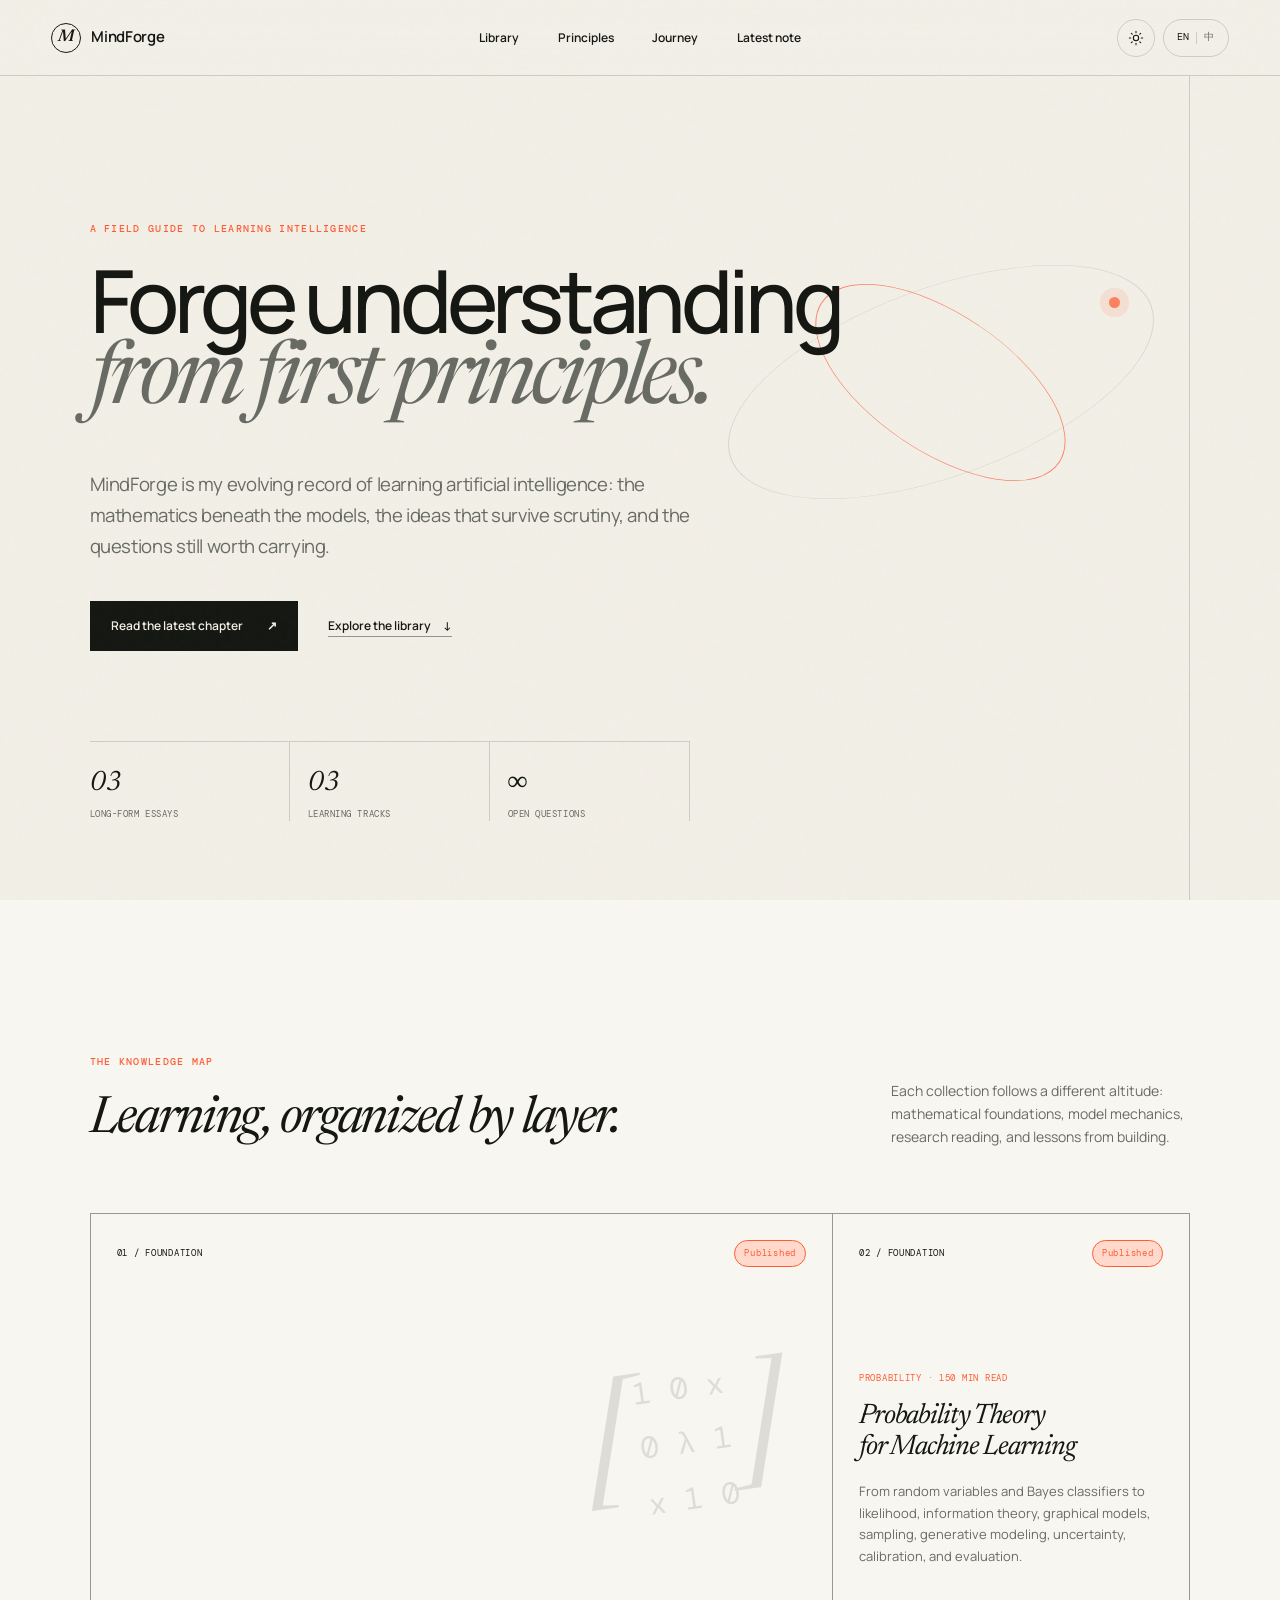
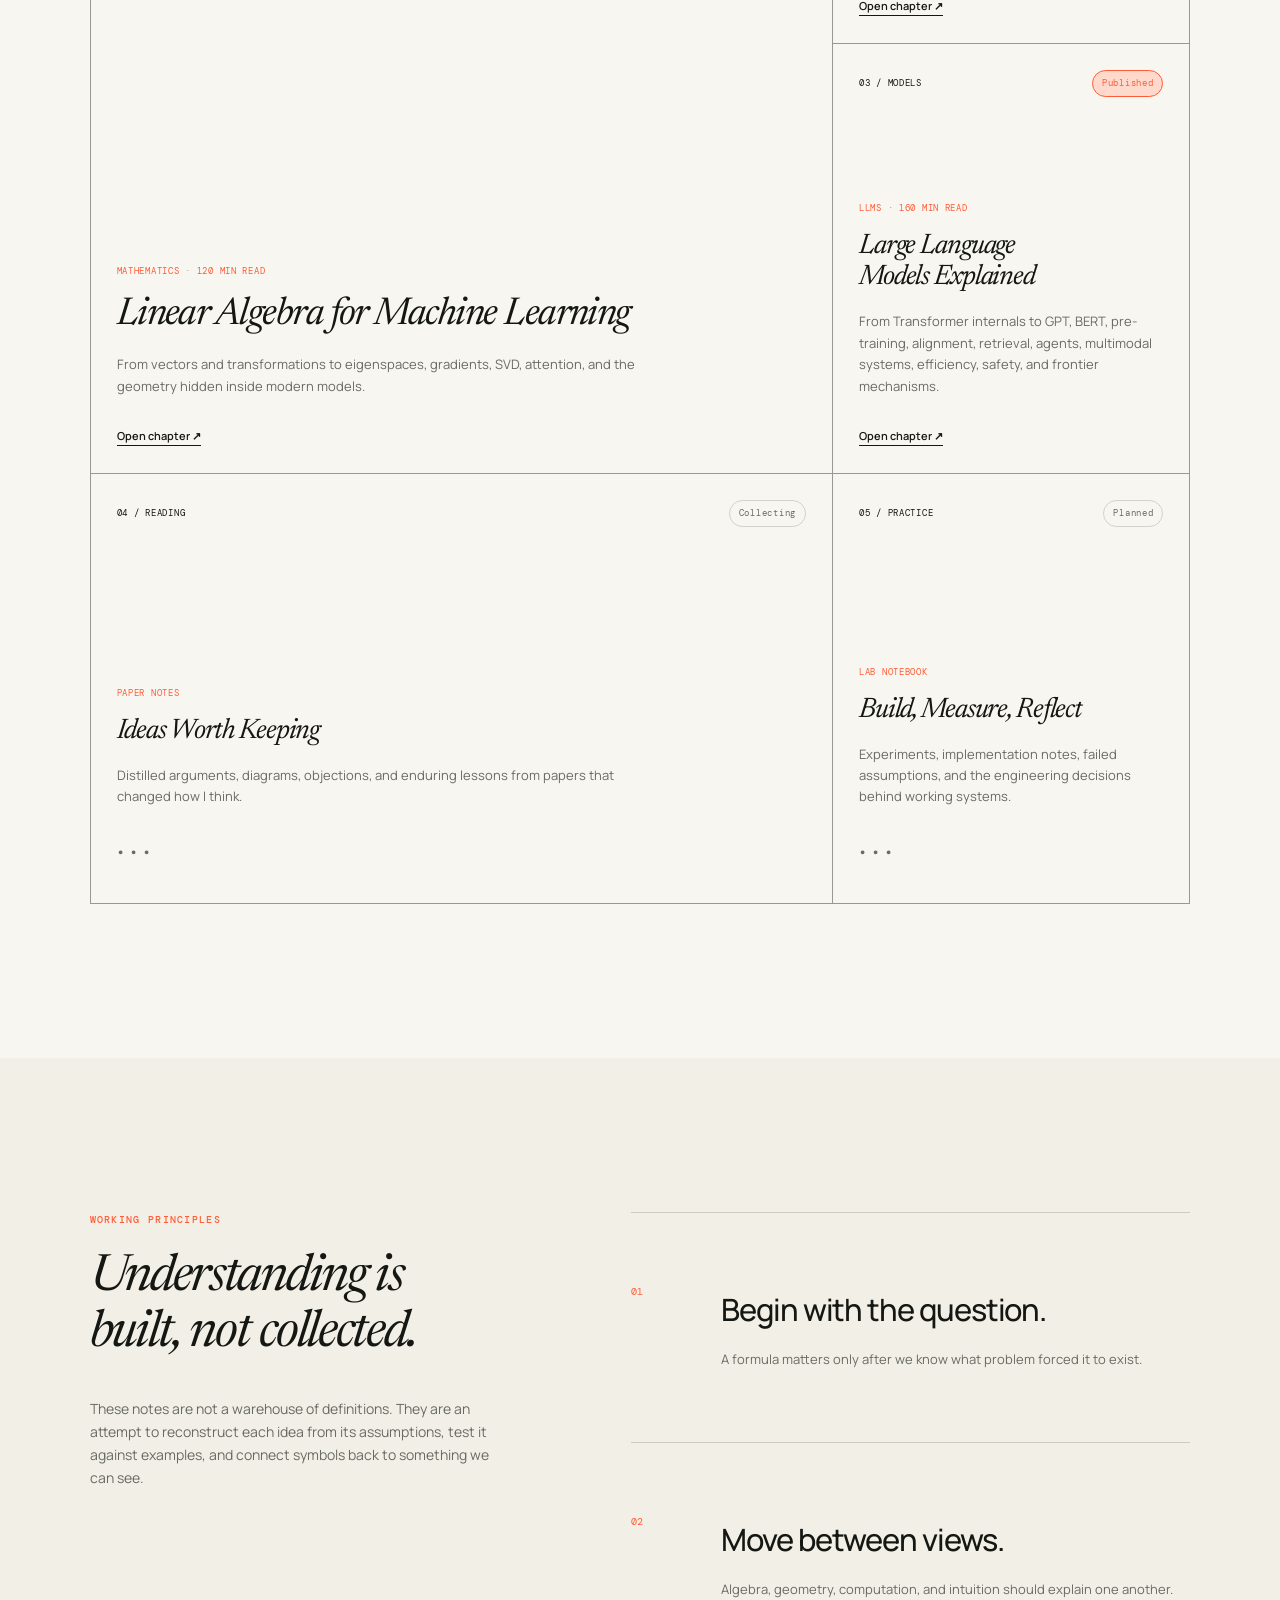
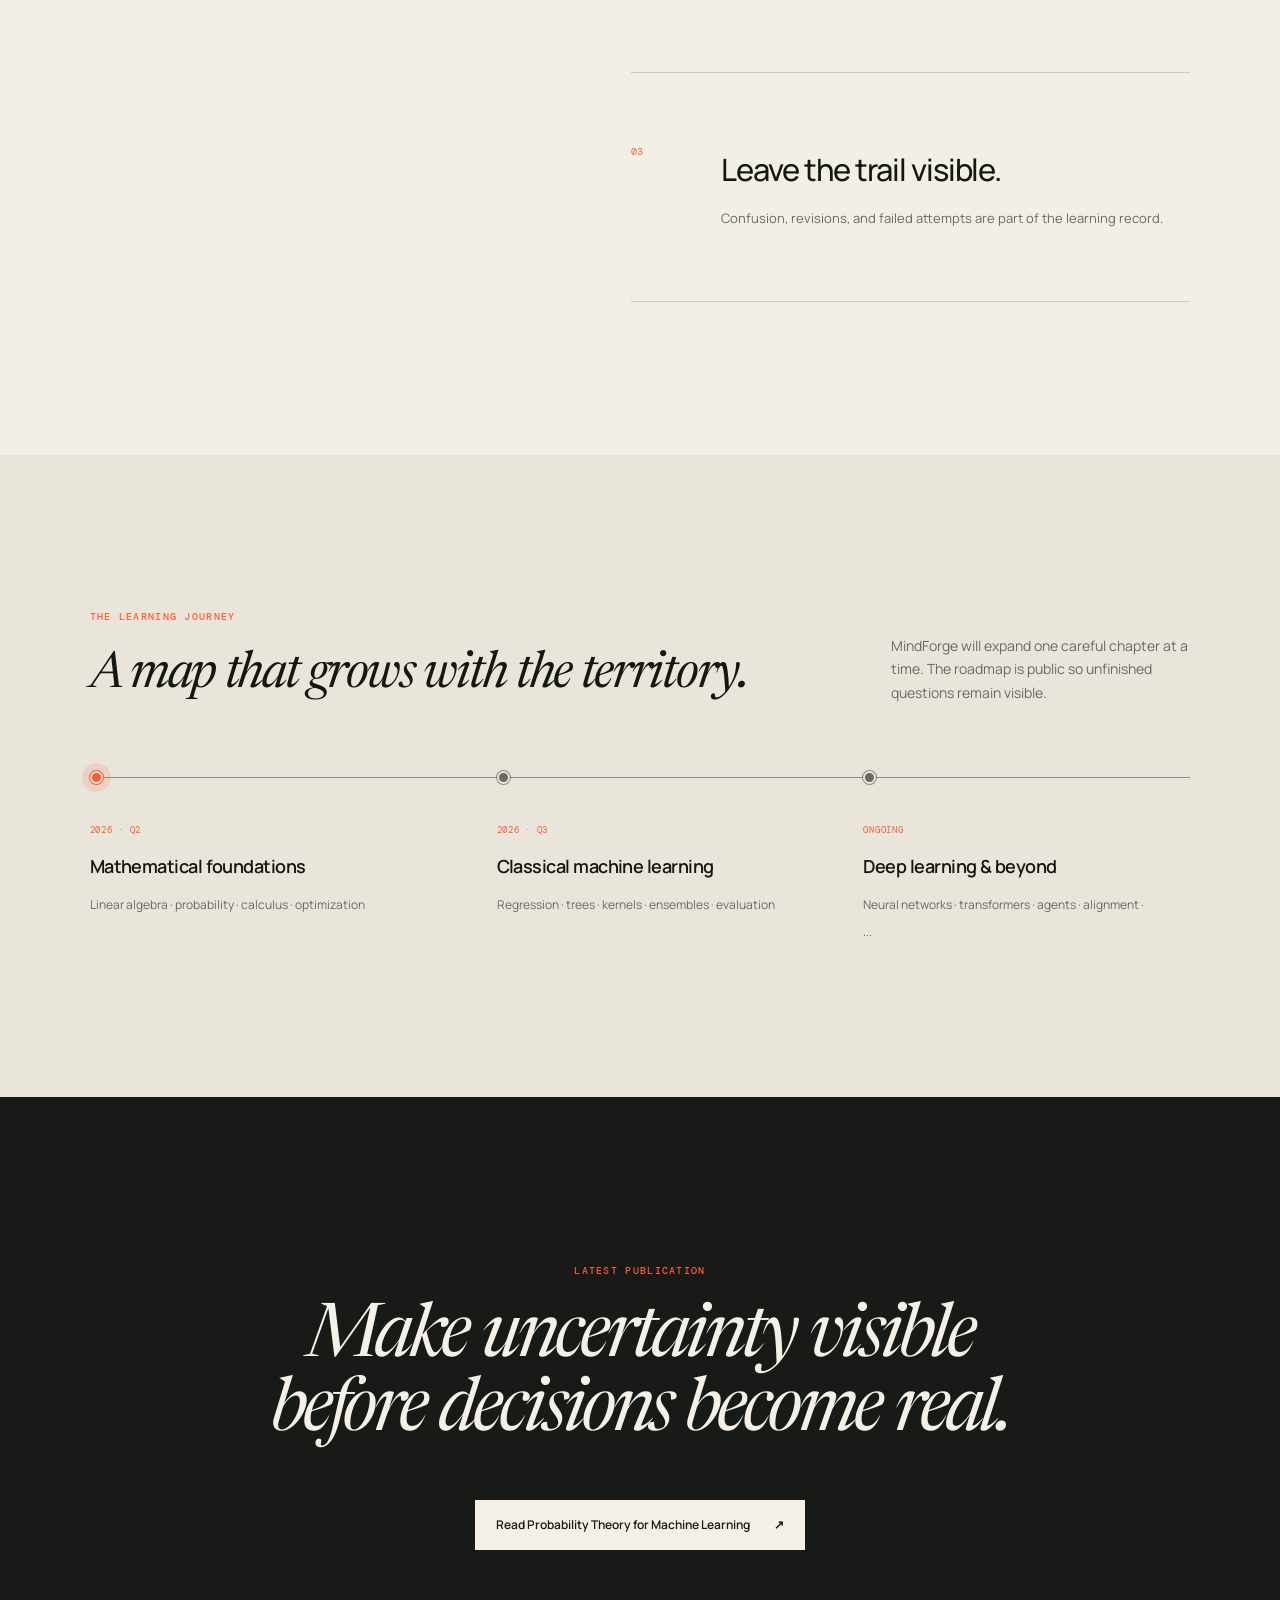
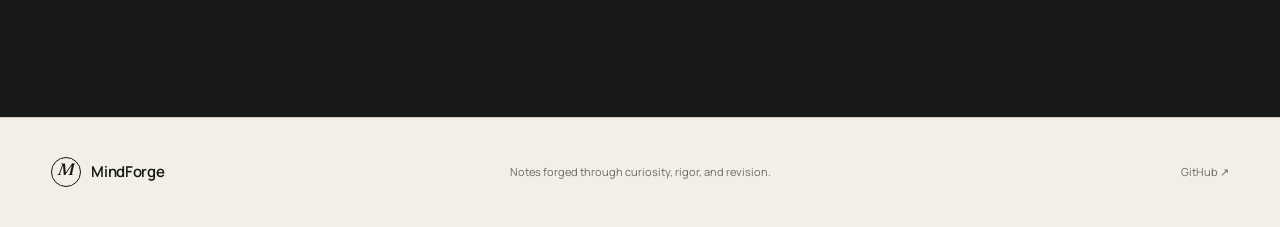
==== commit 29272e85: "Add probability theory chapter" ====
--- a/index.html
+++ b/index.html
@@ -25,7 +25,7 @@
         <a href="#library" data-i18n="navLibrary">Library</a>
         <a href="#principles" data-i18n="navPrinciples">Principles</a>
         <a href="#journey" data-i18n="navJourney">Journey</a>
-        <a href="llm.html" data-i18n="navLatest">Latest note</a>
+        <a href="probability.html" data-i18n="navLatest">Latest note</a>
       </nav>
       <div class="header-actions">
         <button class="icon-button" id="theme-toggle" type="button" aria-label="Switch to dark theme">
@@ -62,7 +62,7 @@
           models, the ideas that survive scrutiny, and the questions still worth carrying.
         </p>
         <div class="hero-actions reveal">
-          <a class="button button-primary" href="llm.html">
+          <a class="button button-primary" href="probability.html">
             <span data-i18n="heroPrimary">Read the latest chapter</span>
             <span aria-hidden="true">↗</span>
           </a>
@@ -72,7 +72,7 @@
           </a>
         </div>
         <div class="hero-meta reveal" aria-label="Site statistics">
-          <div><strong>02</strong><span data-i18n="statEssays">long-form essays</span></div>
+          <div><strong>03</strong><span data-i18n="statEssays">long-form essays</span></div>
           <div><strong>03</strong><span data-i18n="statTracks">learning tracks</span></div>
           <div><strong>∞</strong><span data-i18n="statQuestions">open questions</span></div>
         </div>
@@ -116,9 +116,25 @@
             </div>
           </a>
 
+          <a class="module-card reveal" href="probability.html">
+            <div class="card-topline">
+              <span>02 / FOUNDATION</span>
+              <span class="status status-live" data-i18n="statusLive">Published</span>
+            </div>
+            <div class="card-content">
+              <p class="card-kicker" data-i18n="probKicker">Probability · 150 min read</p>
+              <h3 data-i18n="probTitle">Probability Theory for Machine Learning</h3>
+              <p data-i18n="probCopy">
+                From random variables and Bayes classifiers to likelihood, information theory, graphical models,
+                sampling, generative modeling, uncertainty, calibration, and evaluation.
+              </p>
+              <span class="card-link"><span data-i18n="openChapter">Open chapter</span> ↗</span>
+            </div>
+          </a>
+
           <a class="module-card reveal" href="llm.html">
             <div class="card-topline">
-              <span>02 / MODELS</span>
+              <span>03 / MODELS</span>
               <span class="status status-live" data-i18n="statusLive">Published</span>
             </div>
             <div class="card-content">
@@ -134,7 +150,7 @@
 
           <article class="module-card reveal">
             <div class="card-topline">
-              <span>03 / READING</span>
+              <span>04 / READING</span>
               <span class="status" data-i18n="statusCollecting">Collecting</span>
             </div>
             <div class="card-content">
@@ -150,7 +166,7 @@
 
           <article class="module-card reveal">
             <div class="card-topline">
-              <span>04 / PRACTICE</span>
+              <span>05 / PRACTICE</span>
               <span class="status" data-i18n="statusPlanned">Planned</span>
             </div>
             <div class="card-content">
@@ -235,9 +251,9 @@
 
       <section class="closing-section">
         <p class="eyebrow reveal" data-i18n="closingEyebrow">Latest publication</p>
-        <h2 class="reveal" data-i18n="closingTitle">Understand the stack behind language models.</h2>
-        <a class="button button-light reveal" href="llm.html">
-          <span data-i18n="closingButton">Read Large Language Models Explained</span>
+        <h2 class="reveal" data-i18n="closingTitle">Make uncertainty visible before decisions become real.</h2>
+        <a class="button button-light reveal" href="probability.html">
+          <span data-i18n="closingButton">Read Probability Theory for Machine Learning</span>
           <span aria-hidden="true">↗</span>
         </a>
       </section>
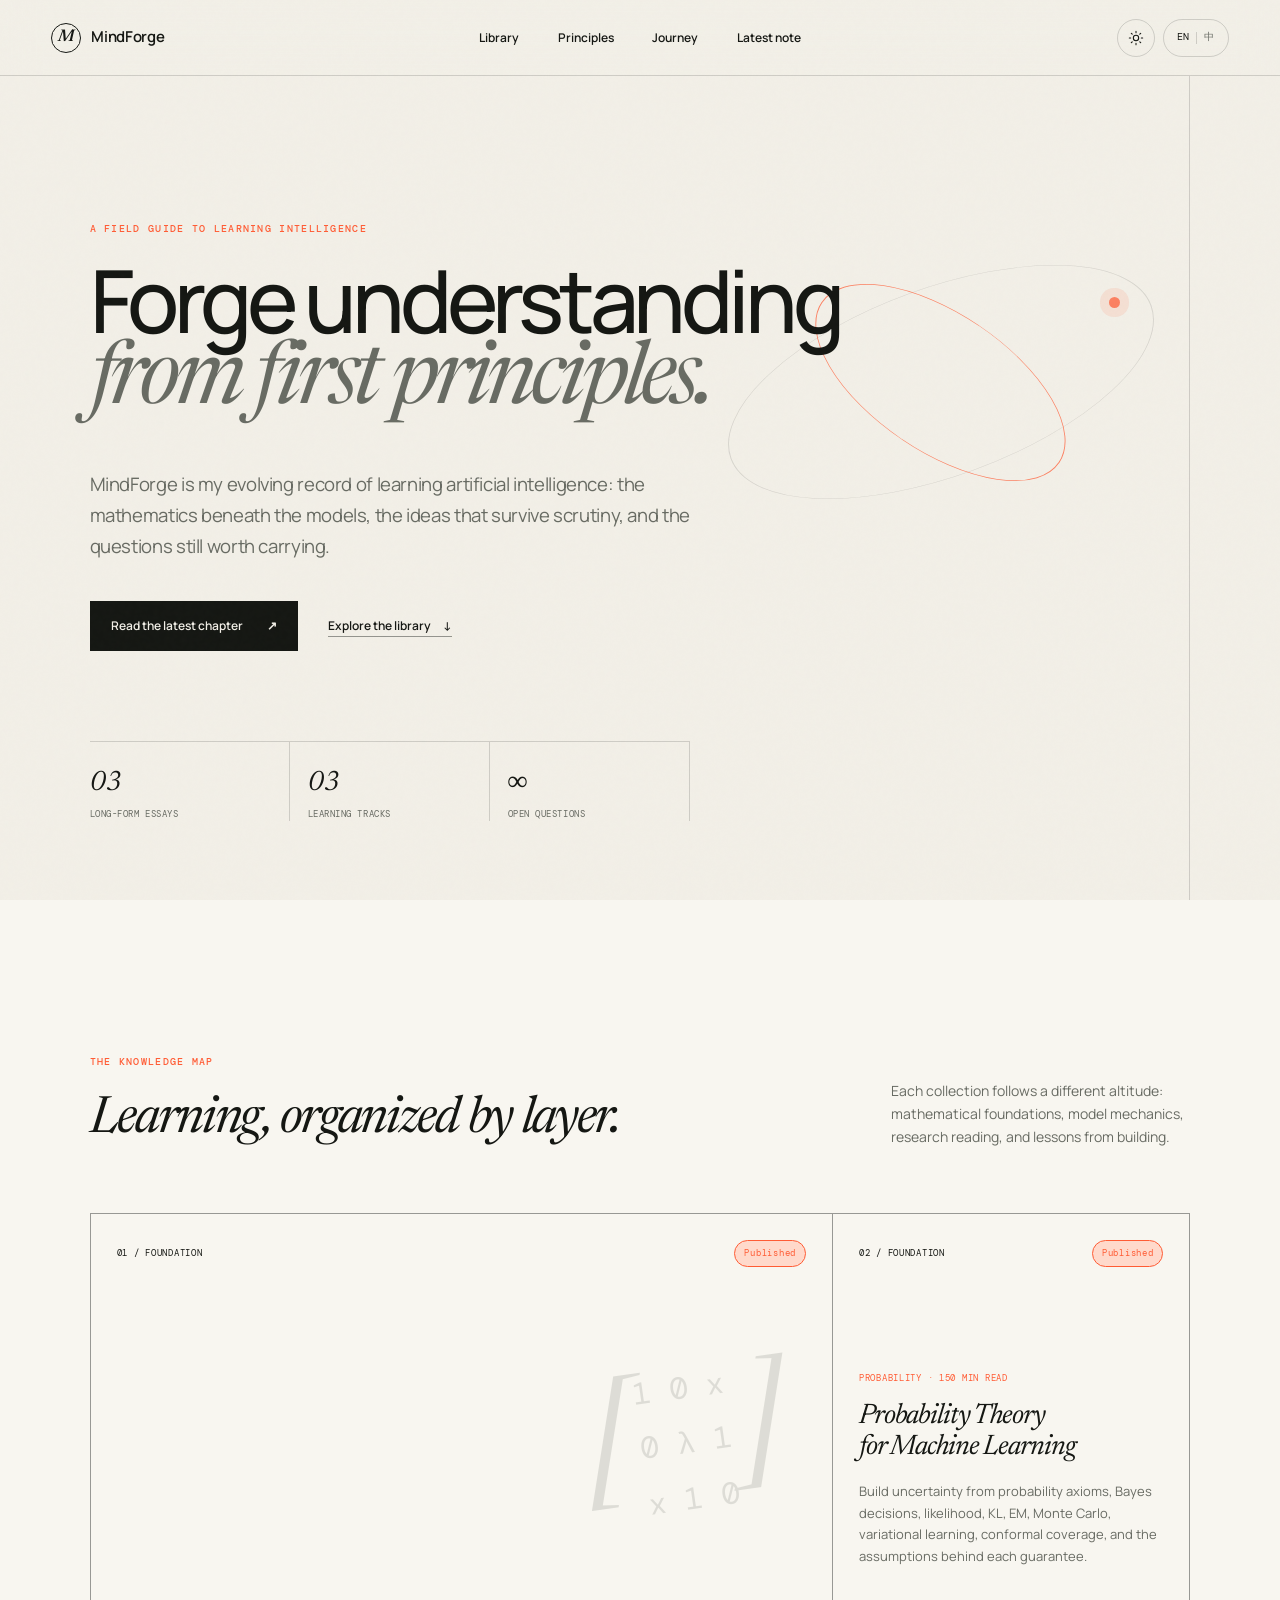
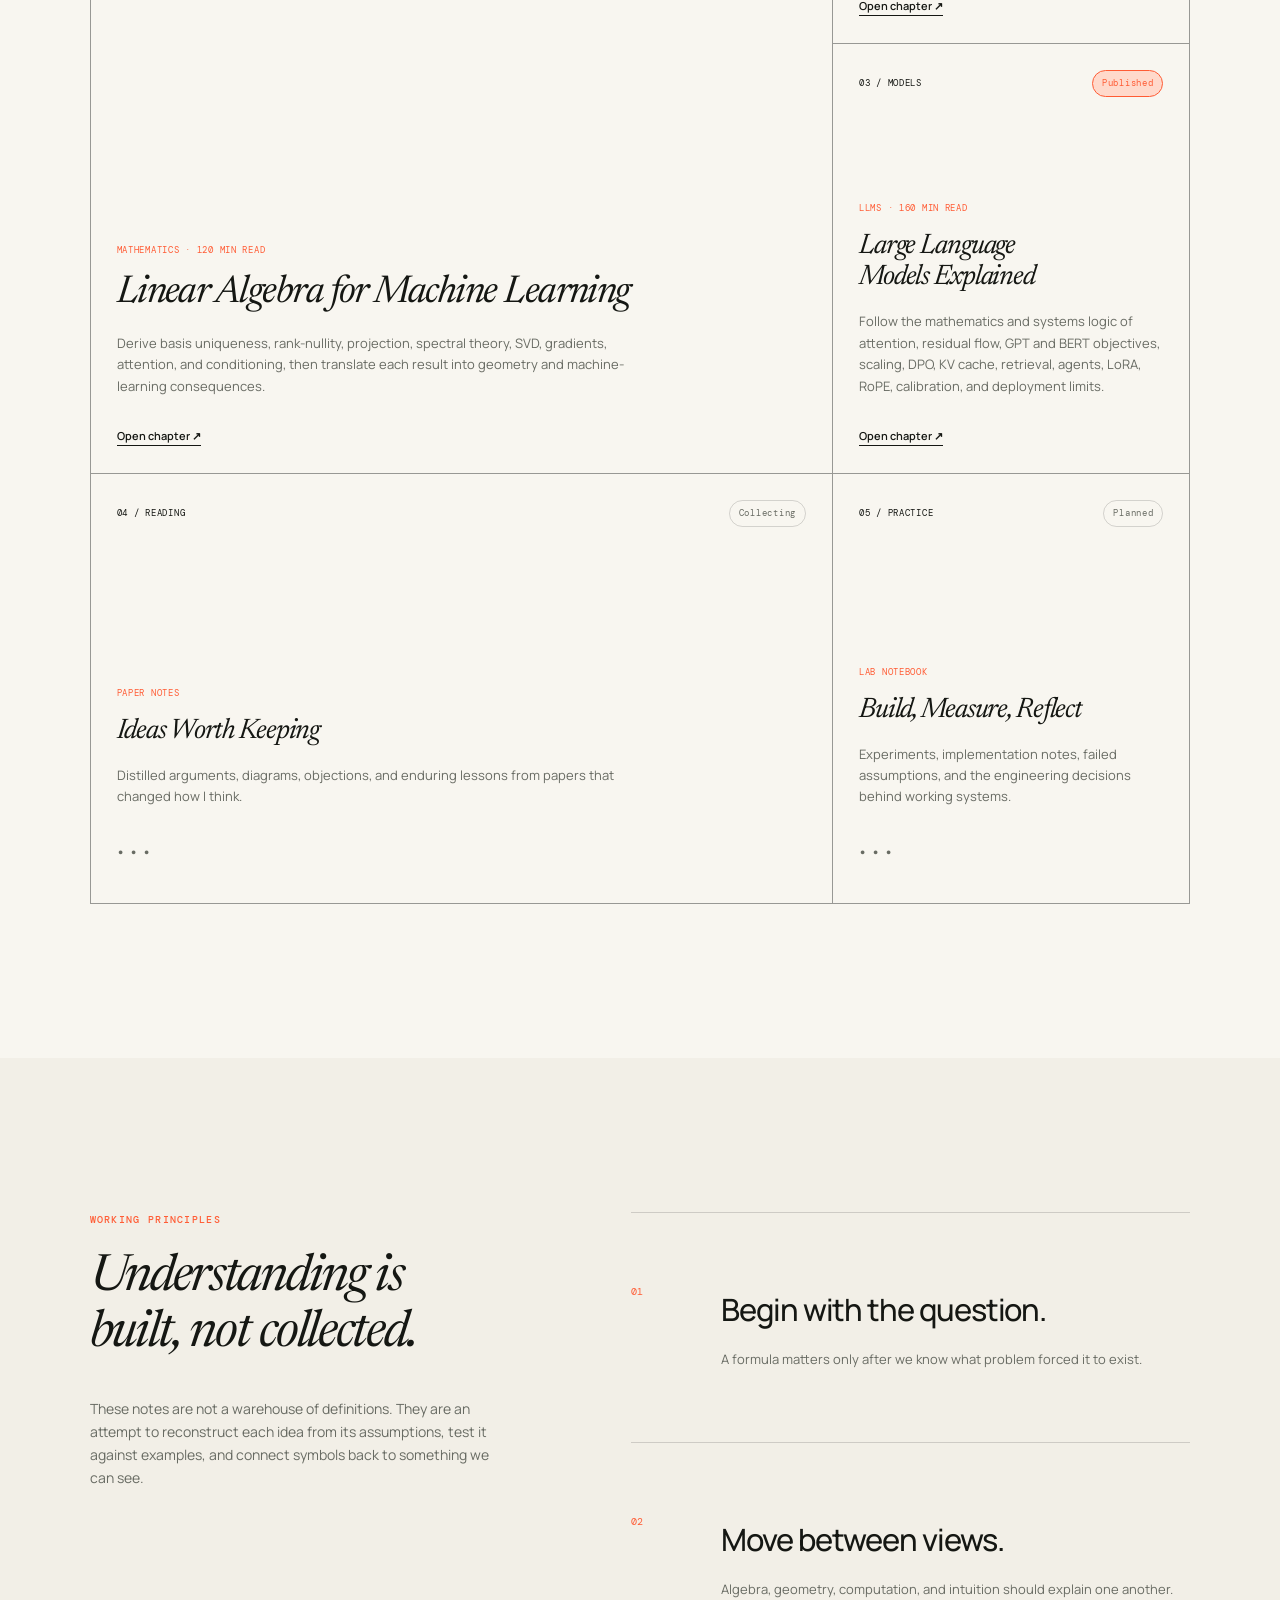
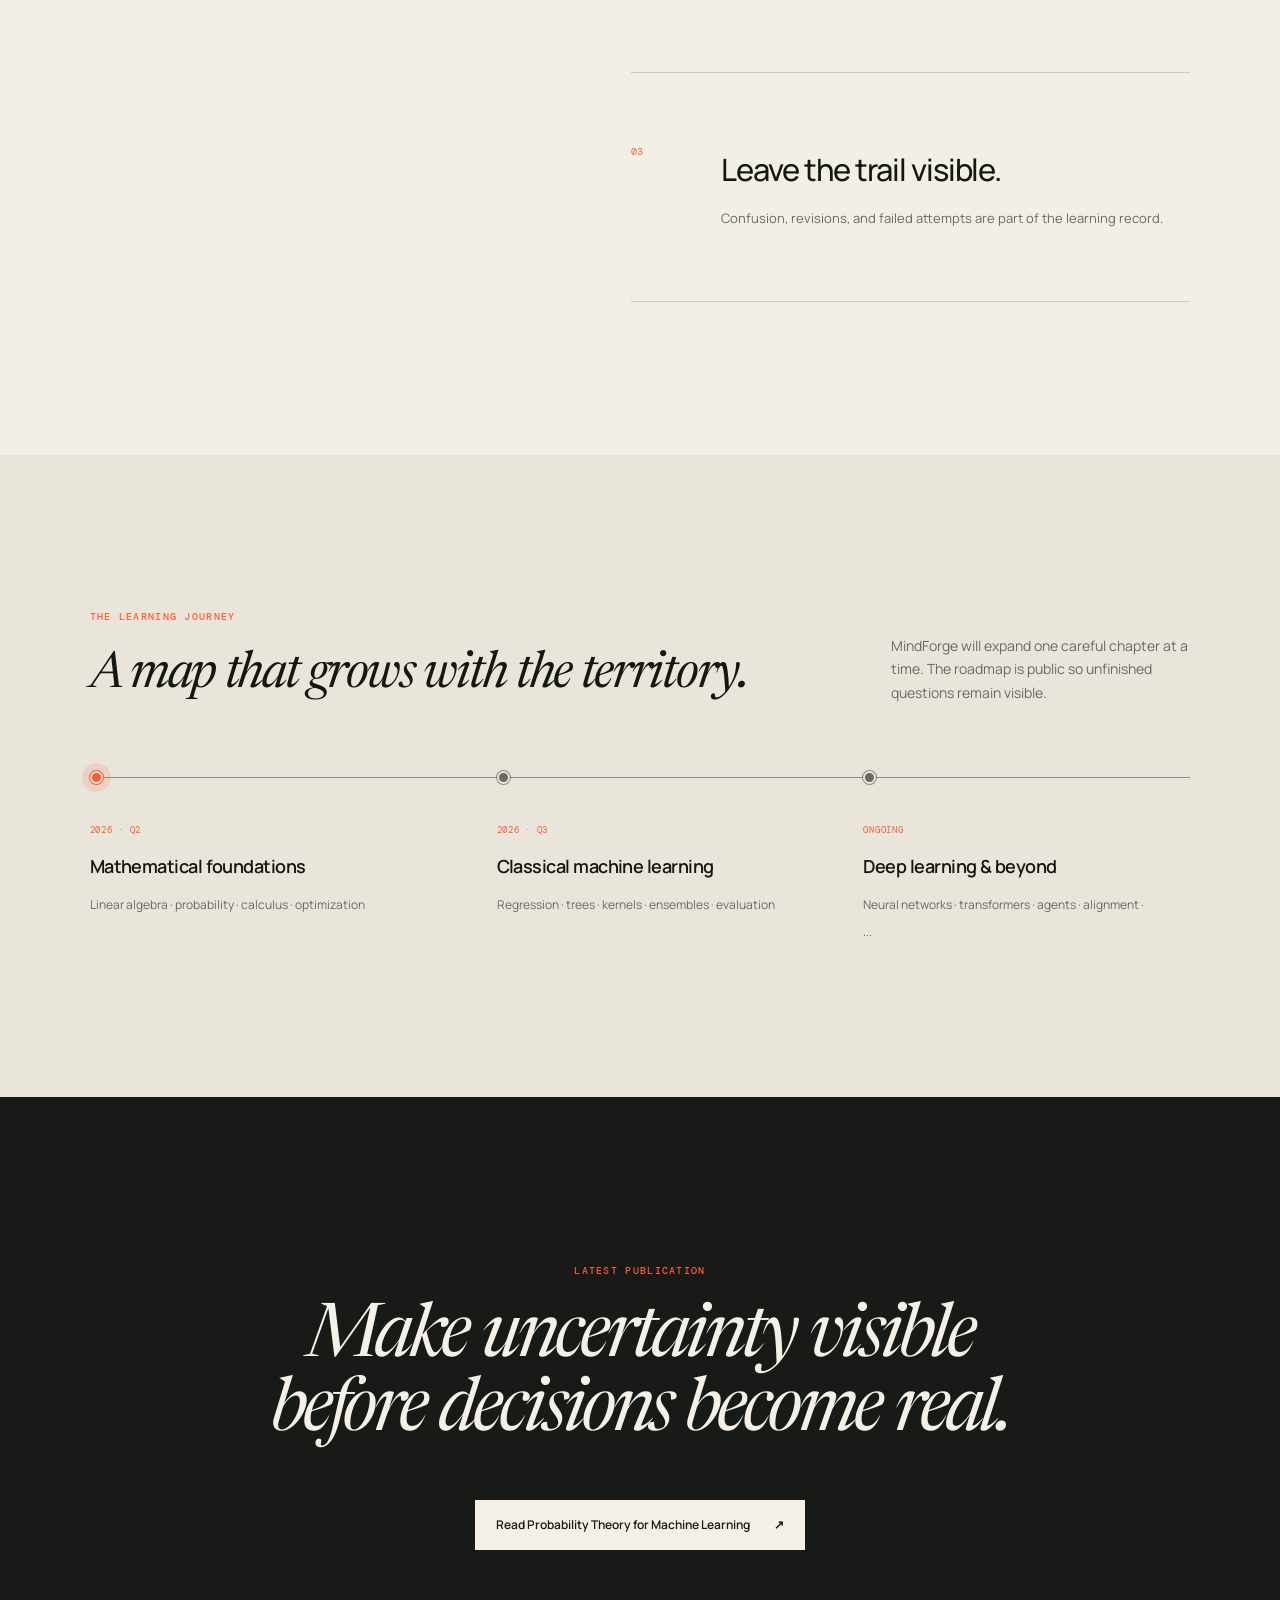
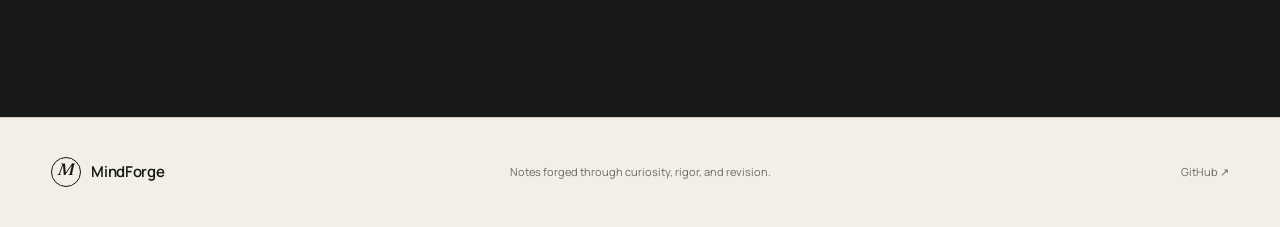
==== commit 40560dde: "Deepen bilingual chapter explanations" ====
--- a/index.html
+++ b/index.html
@@ -109,8 +109,8 @@
               <p class="card-kicker" data-i18n="linearKicker">Mathematics · 120 min read</p>
               <h3 data-i18n="linearTitle">Linear Algebra for Machine Learning</h3>
               <p data-i18n="linearCopy">
-                From vectors and transformations to eigenspaces, gradients, SVD, attention, and the geometry
-                hidden inside modern models.
+                Derive basis uniqueness, rank-nullity, projection, spectral theory, SVD, gradients, attention, and
+                conditioning, then translate each result into geometry and machine-learning consequences.
               </p>
               <span class="card-link"><span data-i18n="openChapter">Open chapter</span> ↗</span>
             </div>
@@ -125,8 +125,8 @@
               <p class="card-kicker" data-i18n="probKicker">Probability · 150 min read</p>
               <h3 data-i18n="probTitle">Probability Theory for Machine Learning</h3>
               <p data-i18n="probCopy">
-                From random variables and Bayes classifiers to likelihood, information theory, graphical models,
-                sampling, generative modeling, uncertainty, calibration, and evaluation.
+                Build uncertainty from probability axioms, Bayes decisions, likelihood, KL, EM, Monte Carlo,
+                variational learning, conformal coverage, and the assumptions behind each guarantee.
               </p>
               <span class="card-link"><span data-i18n="openChapter">Open chapter</span> ↗</span>
             </div>
@@ -141,8 +141,8 @@
               <p class="card-kicker" data-i18n="modelKicker">LLMs · 160 min read</p>
               <h3 data-i18n="modelTitle">Large Language Models Explained</h3>
               <p data-i18n="modelCopy">
-                From Transformer internals to GPT, BERT, pre-training, alignment, retrieval, agents, multimodal
-                systems, efficiency, safety, and frontier mechanisms.
+                Follow the mathematics and systems logic of attention, residual flow, GPT and BERT objectives,
+                scaling, DPO, KV cache, retrieval, agents, LoRA, RoPE, calibration, and deployment limits.
               </p>
               <span class="card-link"><span data-i18n="openChapter">Open chapter</span> ↗</span>
             </div>
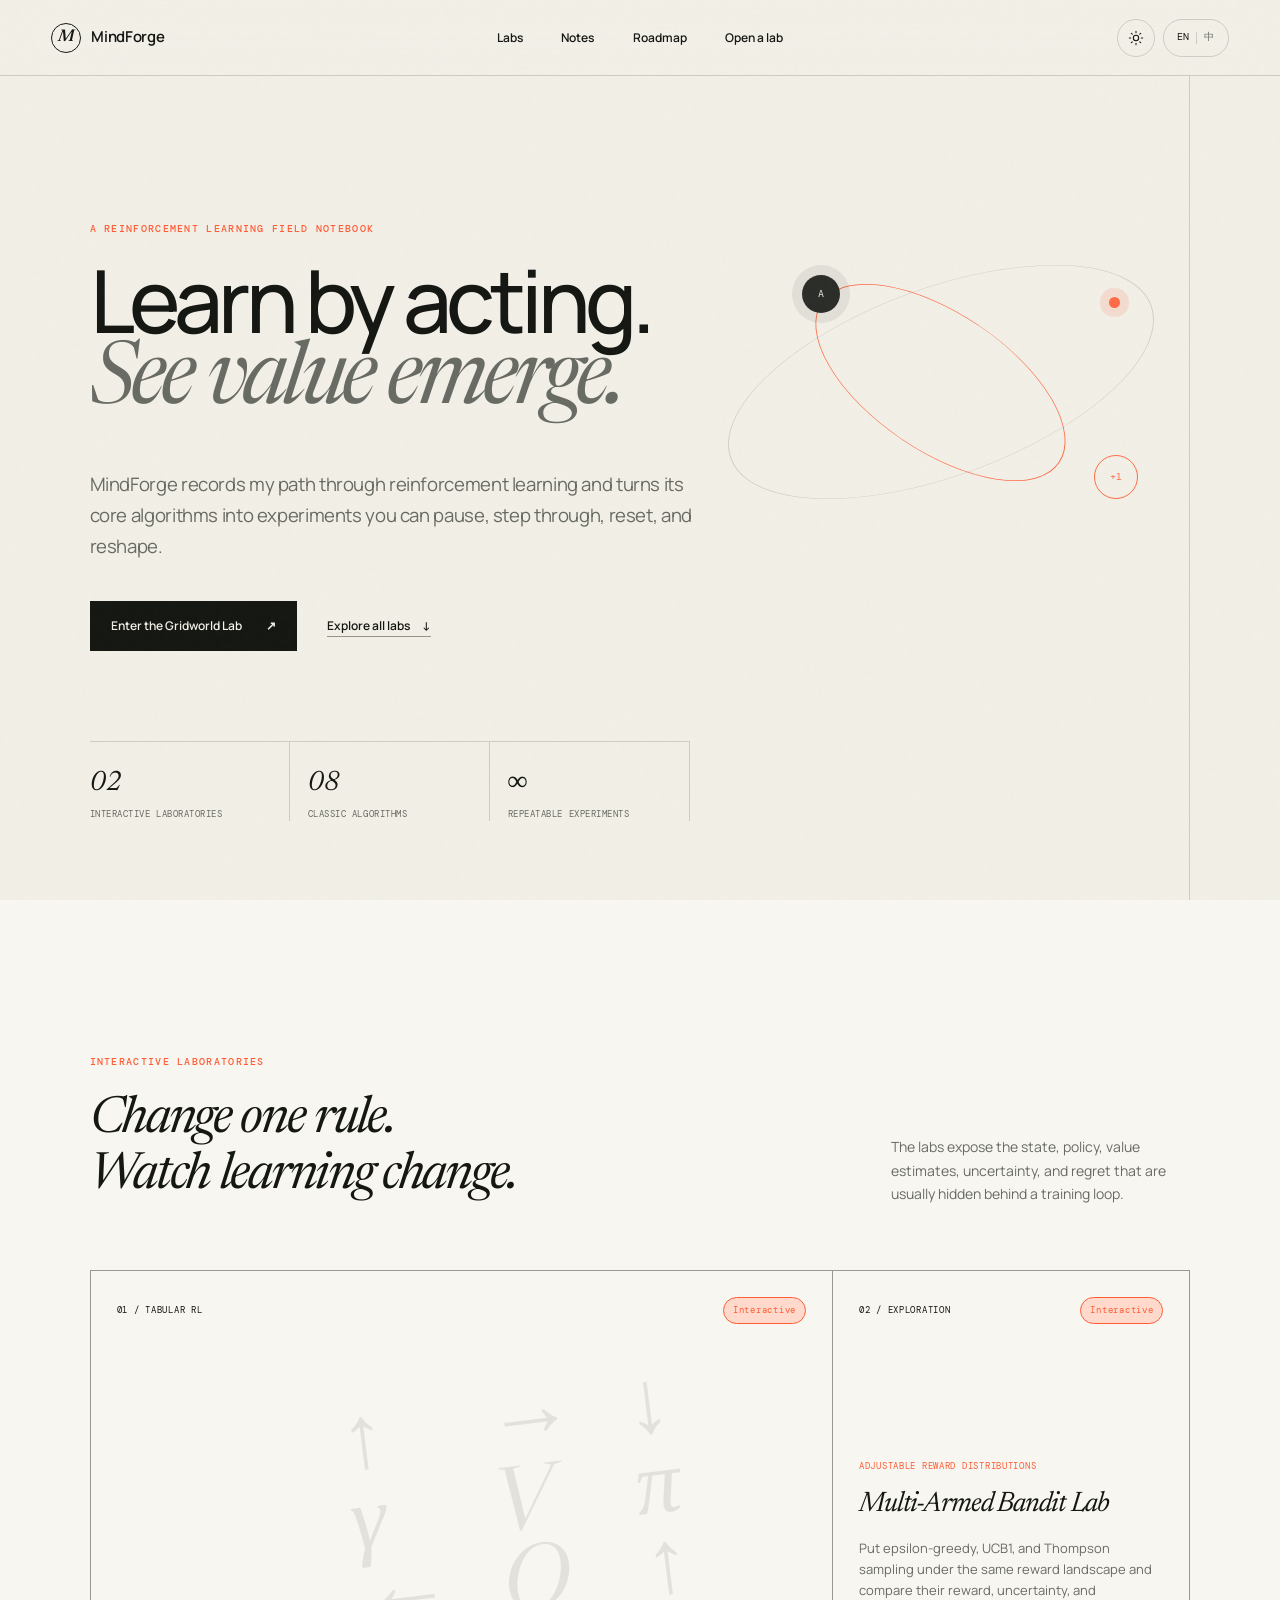
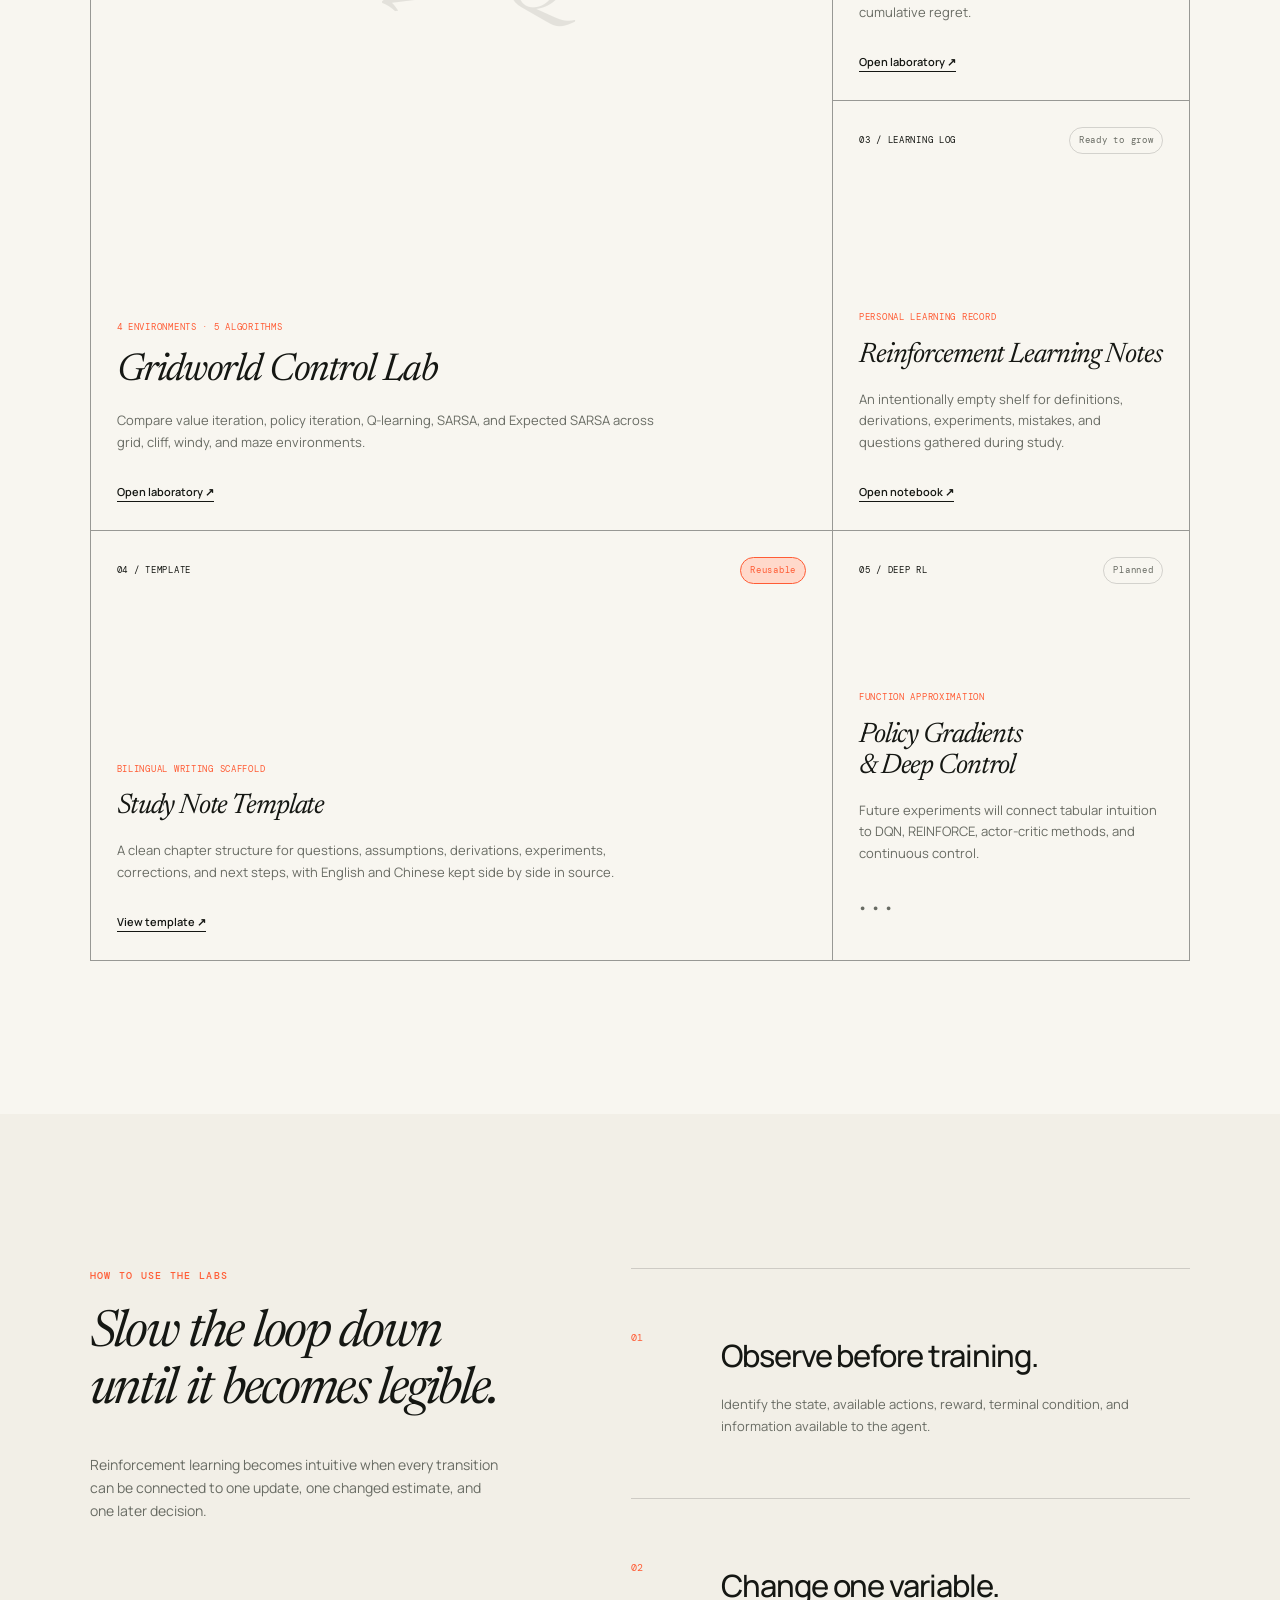
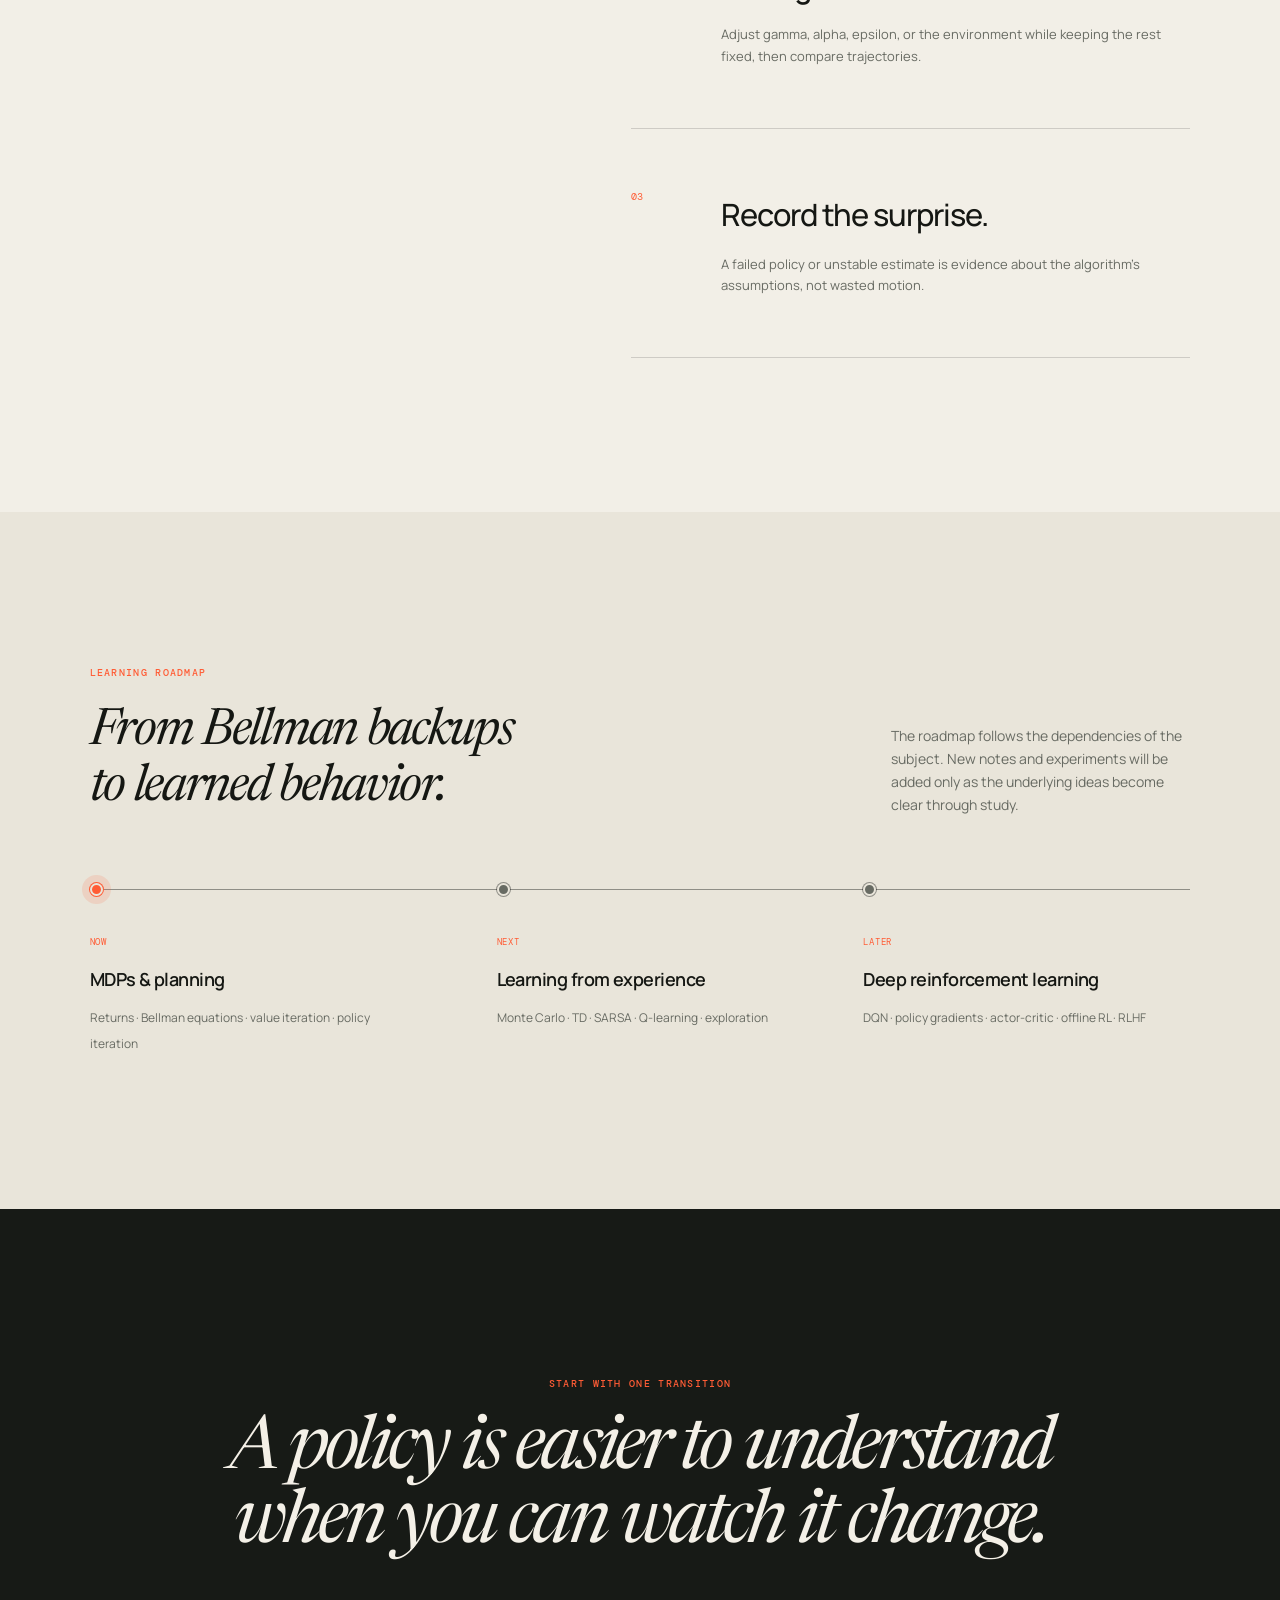
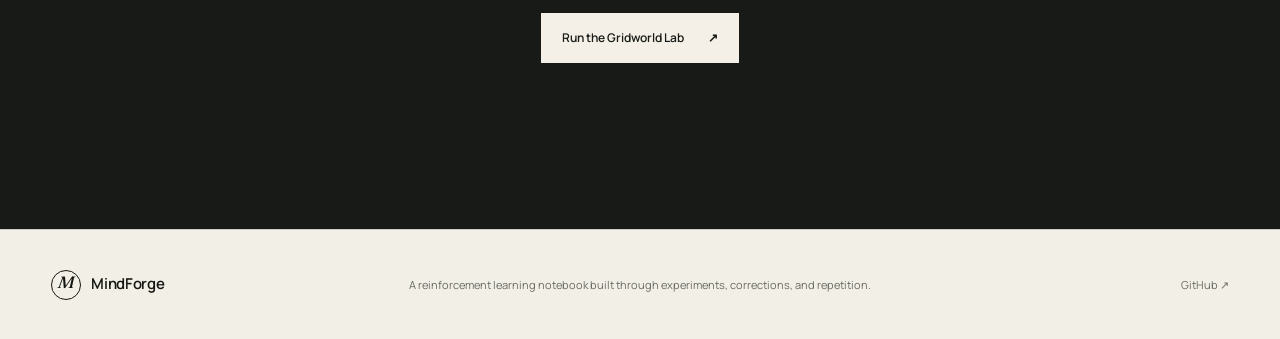
==== commit d99c29f5: "Refocus MindForge on reinforcement learning" ====
--- a/index.html
+++ b/index.html
@@ -5,15 +5,20 @@
     <meta name="viewport" content="width=device-width, initial-scale=1.0" />
     <meta
       name="description"
-      content="MindForge is a personal field guide to learning artificial intelligence from first principles."
+      content="MindForge is a bilingual reinforcement learning notebook and interactive laboratory for exploring agents, environments, value functions, and learning algorithms."
     />
     <meta name="theme-color" content="#f3f0e8" />
-    <title>MindForge — Notes on Learning Intelligence</title>
+    <title>MindForge — Reinforcement Learning, Made Visible</title>
     <link rel="icon" href="assets/favicon.svg" type="image/svg+xml" />
     <link rel="stylesheet" href="styles.css" />
+    <link rel="stylesheet" href="rl.css" />
     <script src="app.js" defer></script>
   </head>
-  <body>
+  <body
+    data-page="home"
+    data-title-en="MindForge — Reinforcement Learning, Made Visible"
+    data-title-zh="MindForge — 看得见的强化学习"
+  >
     <a class="skip-link" href="#main" data-i18n="skip">Skip to content</a>
     <div class="noise" aria-hidden="true"></div>
     <header class="site-header">
@@ -22,10 +27,10 @@
         <span>MindForge</span>
       </a>
       <nav class="desktop-nav" aria-label="Primary navigation">
-        <a href="#library" data-i18n="navLibrary">Library</a>
-        <a href="#principles" data-i18n="navPrinciples">Principles</a>
-        <a href="#journey" data-i18n="navJourney">Journey</a>
-        <a href="probability.html" data-i18n="navLatest">Latest note</a>
+        <a href="#labs" data-i18n="navLabs">Labs</a>
+        <a href="notes.html" data-i18n="navNotes">Notes</a>
+        <a href="#roadmap" data-i18n="navRoadmap">Roadmap</a>
+        <a href="gridworld.html" data-i18n="navStartLab">Open a lab</a>
       </nav>
       <div class="header-actions">
         <button class="icon-button" id="theme-toggle" type="button" aria-label="Switch to dark theme">
@@ -46,214 +51,212 @@
     </header>
 
     <main id="main">
-      <section class="hero">
+      <section class="hero rl-hero">
         <div class="hero-orbit" aria-hidden="true">
           <span class="orbit orbit-one"></span>
           <span class="orbit orbit-two"></span>
           <span class="orbit-dot"></span>
-        </div>
-        <p class="eyebrow reveal" data-i18n="heroEyebrow">A field guide to learning intelligence</p>
+          <span class="orbit-agent">A</span>
+          <span class="orbit-reward">+1</span>
+        </div>
+        <p class="eyebrow reveal" data-i18n="heroEyebrow">A reinforcement learning field notebook</p>
         <h1 class="reveal">
-          <span data-i18n="heroTitleLine1">Forge understanding</span>
-          <em data-i18n="heroTitleLine2">from first principles.</em>
+          <span data-i18n="heroTitleLine1">Learn by acting.</span>
+          <em data-i18n="heroTitleLine2">See value emerge.</em>
         </h1>
         <p class="hero-copy reveal" data-i18n="heroCopy">
-          MindForge is my evolving record of learning artificial intelligence: the mathematics beneath the
-          models, the ideas that survive scrutiny, and the questions still worth carrying.
+          MindForge records my path through reinforcement learning and turns its core algorithms into experiments
+          you can pause, step through, reset, and reshape.
         </p>
         <div class="hero-actions reveal">
-          <a class="button button-primary" href="probability.html">
-            <span data-i18n="heroPrimary">Read the latest chapter</span>
+          <a class="button button-primary" href="gridworld.html">
+            <span data-i18n="heroPrimary">Enter the Gridworld Lab</span>
             <span aria-hidden="true">↗</span>
           </a>
-          <a class="text-link" href="#library">
-            <span data-i18n="heroSecondary">Explore the library</span>
+          <a class="text-link" href="#labs">
+            <span data-i18n="heroSecondary">Explore all labs</span>
             <span aria-hidden="true">↓</span>
           </a>
         </div>
         <div class="hero-meta reveal" aria-label="Site statistics">
-          <div><strong>03</strong><span data-i18n="statEssays">long-form essays</span></div>
-          <div><strong>03</strong><span data-i18n="statTracks">learning tracks</span></div>
-          <div><strong>∞</strong><span data-i18n="statQuestions">open questions</span></div>
-        </div>
-      </section>
-
-      <section class="section library-section" id="library">
+          <div><strong>02</strong><span data-i18n="statLabs">interactive laboratories</span></div>
+          <div><strong>08</strong><span data-i18n="statAlgorithms">classic algorithms</span></div>
+          <div><strong>∞</strong><span data-i18n="statExperiments">repeatable experiments</span></div>
+        </div>
+      </section>
+
+      <section class="section library-section" id="labs">
         <div class="section-heading reveal">
           <div>
-            <p class="eyebrow" data-i18n="libraryEyebrow">The knowledge map</p>
-            <h2 data-i18n="libraryTitle">Learning, organized by layer.</h2>
+            <p class="eyebrow" data-i18n="libraryEyebrow">Interactive laboratories</p>
+            <h2 data-i18n="libraryTitle">Change one rule. Watch learning change.</h2>
           </div>
           <p data-i18n="libraryCopy">
-            Each collection follows a different altitude: mathematical foundations, model mechanics, research
-            reading, and lessons from building.
+            The labs expose the state, policy, value estimates, uncertainty, and regret that are usually hidden
+            behind a training loop.
           </p>
         </div>
 
         <div class="module-grid">
-          <a class="module-card module-featured reveal" href="linear-algebra.html">
-            <div class="card-topline">
-              <span>01 / FOUNDATION</span>
-              <span class="status status-live" data-i18n="statusLive">Published</span>
-            </div>
-            <div class="matrix-art" aria-hidden="true">
-              <span>[</span>
-              <div>
-                <i>1</i><i>0</i><i>x</i>
-                <i>0</i><i>λ</i><i>1</i>
-                <i>x</i><i>1</i><i>0</i>
-              </div>
-              <span>]</span>
-            </div>
-            <div class="card-content">
-              <p class="card-kicker" data-i18n="linearKicker">Mathematics · 120 min read</p>
-              <h3 data-i18n="linearTitle">Linear Algebra for Machine Learning</h3>
-              <p data-i18n="linearCopy">
-                Derive basis uniqueness, rank-nullity, projection, spectral theory, SVD, gradients, attention, and
-                conditioning, then translate each result into geometry and machine-learning consequences.
-              </p>
-              <span class="card-link"><span data-i18n="openChapter">Open chapter</span> ↗</span>
-            </div>
-          </a>
-
-          <a class="module-card reveal" href="probability.html">
-            <div class="card-topline">
-              <span>02 / FOUNDATION</span>
-              <span class="status status-live" data-i18n="statusLive">Published</span>
-            </div>
-            <div class="card-content">
-              <p class="card-kicker" data-i18n="probKicker">Probability · 150 min read</p>
-              <h3 data-i18n="probTitle">Probability Theory for Machine Learning</h3>
-              <p data-i18n="probCopy">
-                Build uncertainty from probability axioms, Bayes decisions, likelihood, KL, EM, Monte Carlo,
-                variational learning, conformal coverage, and the assumptions behind each guarantee.
-              </p>
-              <span class="card-link"><span data-i18n="openChapter">Open chapter</span> ↗</span>
-            </div>
-          </a>
-
-          <a class="module-card reveal" href="llm.html">
-            <div class="card-topline">
-              <span>03 / MODELS</span>
-              <span class="status status-live" data-i18n="statusLive">Published</span>
-            </div>
-            <div class="card-content">
-              <p class="card-kicker" data-i18n="modelKicker">LLMs · 160 min read</p>
-              <h3 data-i18n="modelTitle">Large Language Models Explained</h3>
-              <p data-i18n="modelCopy">
-                Follow the mathematics and systems logic of attention, residual flow, GPT and BERT objectives,
-                scaling, DPO, KV cache, retrieval, agents, LoRA, RoPE, calibration, and deployment limits.
-              </p>
-              <span class="card-link"><span data-i18n="openChapter">Open chapter</span> ↗</span>
+          <a class="module-card module-featured reveal" href="gridworld.html">
+            <div class="card-topline">
+              <span>01 / TABULAR RL</span>
+              <span class="status status-live" data-i18n="statusInteractive">Interactive</span>
+            </div>
+            <div class="policy-art" aria-hidden="true">
+              <span>↑</span><span>→</span><span>↓</span>
+              <span>γ</span><span>V</span><span>π</span>
+              <span>←</span><span>Q</span><span>↑</span>
+            </div>
+            <div class="card-content">
+              <p class="card-kicker" data-i18n="gridKicker">4 environments · 5 algorithms</p>
+              <h3 data-i18n="gridTitle">Gridworld Control Lab</h3>
+              <p data-i18n="gridCopy">
+                Compare value iteration, policy iteration, Q-learning, SARSA, and Expected SARSA across grid,
+                cliff, windy, and maze environments.
+              </p>
+              <span class="card-link"><span data-i18n="openLab">Open laboratory</span> ↗</span>
+            </div>
+          </a>
+
+          <a class="module-card reveal" href="bandit.html">
+            <div class="card-topline">
+              <span>02 / EXPLORATION</span>
+              <span class="status status-live" data-i18n="statusInteractive">Interactive</span>
+            </div>
+            <div class="card-content">
+              <p class="card-kicker" data-i18n="banditKicker">Adjustable reward distributions</p>
+              <h3 data-i18n="banditTitle">Multi-Armed Bandit Lab</h3>
+              <p data-i18n="banditCopy">
+                Put epsilon-greedy, UCB1, and Thompson sampling under the same reward landscape and compare their
+                reward, uncertainty, and cumulative regret.
+              </p>
+              <span class="card-link"><span data-i18n="openLab">Open laboratory</span> ↗</span>
+            </div>
+          </a>
+
+          <a class="module-card reveal" href="notes.html">
+            <div class="card-topline">
+              <span>03 / LEARNING LOG</span>
+              <span class="status" data-i18n="statusReady">Ready to grow</span>
+            </div>
+            <div class="card-content">
+              <p class="card-kicker" data-i18n="notesKicker">Personal learning record</p>
+              <h3 data-i18n="notesTitle">Reinforcement Learning Notes</h3>
+              <p data-i18n="notesCopy">
+                An intentionally empty shelf for definitions, derivations, experiments, mistakes, and questions
+                gathered during study.
+              </p>
+              <span class="card-link"><span data-i18n="openNotes">Open notebook</span> ↗</span>
+            </div>
+          </a>
+
+          <a class="module-card reveal" href="note-template.html">
+            <div class="card-topline">
+              <span>04 / TEMPLATE</span>
+              <span class="status status-live" data-i18n="statusReusable">Reusable</span>
+            </div>
+            <div class="card-content">
+              <p class="card-kicker" data-i18n="templateKicker">Bilingual writing scaffold</p>
+              <h3 data-i18n="templateTitle">Study Note Template</h3>
+              <p data-i18n="templateCopy">
+                A clean chapter structure for questions, assumptions, derivations, experiments, corrections, and
+                next steps, with English and Chinese kept side by side in source.
+              </p>
+              <span class="card-link"><span data-i18n="openTemplate">View template</span> ↗</span>
             </div>
           </a>
 
           <article class="module-card reveal">
             <div class="card-topline">
-              <span>04 / READING</span>
-              <span class="status" data-i18n="statusCollecting">Collecting</span>
-            </div>
-            <div class="card-content">
-              <p class="card-kicker" data-i18n="paperKicker">Paper notes</p>
-              <h3 data-i18n="paperTitle">Ideas Worth Keeping</h3>
-              <p data-i18n="paperCopy">
-                Distilled arguments, diagrams, objections, and enduring lessons from papers that changed how I
-                think.
+              <span>05 / DEEP RL</span>
+              <span class="status" data-i18n="statusPlanned">Planned</span>
+            </div>
+            <div class="card-content">
+              <p class="card-kicker" data-i18n="futureKicker">Function approximation</p>
+              <h3 data-i18n="futureTitle">Policy Gradients & Deep Control</h3>
+              <p data-i18n="futureCopy">
+                Future experiments will connect tabular intuition to DQN, REINFORCE, actor-critic methods, and
+                continuous control.
               </p>
               <span class="ellipsis" aria-label="More content coming">···</span>
             </div>
           </article>
-
-          <article class="module-card reveal">
-            <div class="card-topline">
-              <span>05 / PRACTICE</span>
-              <span class="status" data-i18n="statusPlanned">Planned</span>
-            </div>
-            <div class="card-content">
-              <p class="card-kicker" data-i18n="labKicker">Lab notebook</p>
-              <h3 data-i18n="labTitle">Build, Measure, Reflect</h3>
-              <p data-i18n="labCopy">
-                Experiments, implementation notes, failed assumptions, and the engineering decisions behind
-                working systems.
-              </p>
-              <span class="ellipsis" aria-label="More content coming">···</span>
-            </div>
-          </article>
-        </div>
-      </section>
-
-      <section class="section principles-section" id="principles">
+        </div>
+      </section>
+
+      <section class="section principles-section" id="method">
         <div class="principles-copy reveal">
-          <p class="eyebrow" data-i18n="principlesEyebrow">Working principles</p>
-          <h2 data-i18n="principlesTitle">Understanding is built, not collected.</h2>
+          <p class="eyebrow" data-i18n="principlesEyebrow">How to use the labs</p>
+          <h2 data-i18n="principlesTitle">Slow the loop down until it becomes legible.</h2>
           <p data-i18n="principlesCopy">
-            These notes are not a warehouse of definitions. They are an attempt to reconstruct each idea from
-            its assumptions, test it against examples, and connect symbols back to something we can see.
+            Reinforcement learning becomes intuitive when every transition can be connected to one update, one
+            changed estimate, and one later decision.
           </p>
         </div>
         <ol class="principle-list">
           <li class="reveal">
             <span>01</span>
             <div>
-              <h3 data-i18n="principleOneTitle">Begin with the question.</h3>
-              <p data-i18n="principleOneCopy">A formula matters only after we know what problem forced it to exist.</p>
+              <h3 data-i18n="principleOneTitle">Observe before training.</h3>
+              <p data-i18n="principleOneCopy">Identify the state, available actions, reward, terminal condition, and information available to the agent.</p>
             </div>
           </li>
           <li class="reveal">
             <span>02</span>
             <div>
-              <h3 data-i18n="principleTwoTitle">Move between views.</h3>
-              <p data-i18n="principleTwoCopy">Algebra, geometry, computation, and intuition should explain one another.</p>
+              <h3 data-i18n="principleTwoTitle">Change one variable.</h3>
+              <p data-i18n="principleTwoCopy">Adjust gamma, alpha, epsilon, or the environment while keeping the rest fixed, then compare trajectories.</p>
             </div>
           </li>
           <li class="reveal">
             <span>03</span>
             <div>
-              <h3 data-i18n="principleThreeTitle">Leave the trail visible.</h3>
-              <p data-i18n="principleThreeCopy">Confusion, revisions, and failed attempts are part of the learning record.</p>
+              <h3 data-i18n="principleThreeTitle">Record the surprise.</h3>
+              <p data-i18n="principleThreeCopy">A failed policy or unstable estimate is evidence about the algorithm's assumptions, not wasted motion.</p>
             </div>
           </li>
         </ol>
       </section>
 
-      <section class="section journey-section" id="journey">
+      <section class="section journey-section" id="roadmap">
         <div class="section-heading reveal">
           <div>
-            <p class="eyebrow" data-i18n="journeyEyebrow">The learning journey</p>
-            <h2 data-i18n="journeyTitle">A map that grows with the territory.</h2>
+            <p class="eyebrow" data-i18n="journeyEyebrow">Learning roadmap</p>
+            <h2 data-i18n="journeyTitle">From Bellman backups to learned behavior.</h2>
           </div>
           <p data-i18n="journeyCopy">
-            MindForge will expand one careful chapter at a time. The roadmap is public so unfinished questions
-            remain visible.
+            The roadmap follows the dependencies of the subject. New notes and experiments will be added only as
+            the underlying ideas become clear through study.
           </p>
         </div>
         <div class="timeline">
           <div class="timeline-item is-current reveal">
             <span class="timeline-marker"></span>
-            <p>2026 · Q2</p>
-            <h3 data-i18n="phaseOneTitle">Mathematical foundations</h3>
-            <span data-i18n="phaseOneCopy">Linear algebra · probability · calculus · optimization</span>
+            <p data-i18n="phaseNow">Now</p>
+            <h3 data-i18n="phaseOneTitle">MDPs & planning</h3>
+            <span data-i18n="phaseOneCopy">Returns · Bellman equations · value iteration · policy iteration</span>
           </div>
           <div class="timeline-item reveal">
             <span class="timeline-marker"></span>
-            <p>2026 · Q3</p>
-            <h3 data-i18n="phaseTwoTitle">Classical machine learning</h3>
-            <span data-i18n="phaseTwoCopy">Regression · trees · kernels · ensembles · evaluation</span>
+            <p data-i18n="phaseNext">Next</p>
+            <h3 data-i18n="phaseTwoTitle">Learning from experience</h3>
+            <span data-i18n="phaseTwoCopy">Monte Carlo · TD · SARSA · Q-learning · exploration</span>
           </div>
           <div class="timeline-item reveal">
             <span class="timeline-marker"></span>
-            <p data-i18n="ongoing">Ongoing</p>
-            <h3 data-i18n="phaseThreeTitle">Deep learning & beyond</h3>
-            <span data-i18n="phaseThreeCopy">Neural networks · transformers · agents · alignment · ...</span>
+            <p data-i18n="phaseLater">Later</p>
+            <h3 data-i18n="phaseThreeTitle">Deep reinforcement learning</h3>
+            <span data-i18n="phaseThreeCopy">DQN · policy gradients · actor-critic · offline RL · RLHF</span>
           </div>
         </div>
       </section>
 
       <section class="closing-section">
-        <p class="eyebrow reveal" data-i18n="closingEyebrow">Latest publication</p>
-        <h2 class="reveal" data-i18n="closingTitle">Make uncertainty visible before decisions become real.</h2>
-        <a class="button button-light reveal" href="probability.html">
-          <span data-i18n="closingButton">Read Probability Theory for Machine Learning</span>
+        <p class="eyebrow reveal" data-i18n="closingEyebrow">Start with one transition</p>
+        <h2 class="reveal" data-i18n="closingTitle">A policy is easier to understand when you can watch it change.</h2>
+        <a class="button button-light reveal" href="gridworld.html">
+          <span data-i18n="closingButton">Run the Gridworld Lab</span>
           <span aria-hidden="true">↗</span>
         </a>
       </section>
@@ -264,7 +267,7 @@
         <span class="brand-mark">M</span>
         <span>MindForge</span>
       </a>
-      <p data-i18n="footerCopy">Notes forged through curiosity, rigor, and revision.</p>
+      <p data-i18n="footerCopy">A reinforcement learning notebook built through experiments, corrections, and repetition.</p>
       <a href="https://github.com/JiaXtian/MindForge" target="_blank" rel="noreferrer">GitHub ↗</a>
     </footer>
   </body>
--- a/rl.css
+++ b/rl.css
@@ -0,0 +1,949 @@
+.rl-hero .hero-orbit {
+  opacity: 0.9;
+}
+
+.orbit-agent,
+.orbit-reward {
+  position: absolute;
+  display: grid;
+  place-items: center;
+  border-radius: 50%;
+  font-family: var(--mono);
+  font-size: 10px;
+}
+
+.orbit-agent {
+  top: 26%;
+  left: 19%;
+  width: 38px;
+  height: 38px;
+  background: var(--ink);
+  color: var(--bg);
+  box-shadow: 0 0 0 10px color-mix(in srgb, var(--ink) 8%, transparent);
+}
+
+.orbit-reward {
+  right: 6%;
+  bottom: 24%;
+  width: 44px;
+  height: 44px;
+  border: 1px solid var(--accent);
+  background: var(--bg);
+  color: var(--accent);
+}
+
+.policy-art {
+  position: absolute;
+  top: 13%;
+  right: 7%;
+  display: grid;
+  width: min(36vw, 430px);
+  grid-template-columns: repeat(3, 1fr);
+  color: var(--muted);
+  font-family: var(--serif);
+  font-size: clamp(42px, 7vw, 90px);
+  font-style: italic;
+  line-height: 0.9;
+  opacity: 0.14;
+  transform: rotate(-7deg);
+  transition: opacity 0.4s ease, transform 0.4s ease;
+}
+
+.module-featured:hover .policy-art {
+  opacity: 0.25;
+  transform: rotate(0deg) scale(1.02);
+}
+
+.page-hero {
+  position: relative;
+  max-width: 1600px;
+  margin: 0 auto;
+  padding: clamp(105px, 13vw, 175px) 6vw clamp(75px, 9vw, 120px);
+  overflow: hidden;
+}
+
+.page-hero::after {
+  position: absolute;
+  top: 16%;
+  right: 7vw;
+  width: min(28vw, 410px);
+  aspect-ratio: 1;
+  border: 1px solid var(--line);
+  border-radius: 50%;
+  content: "";
+  box-shadow:
+    0 0 0 42px color-mix(in srgb, var(--line) 24%, transparent),
+    0 0 0 84px color-mix(in srgb, var(--line) 10%, transparent);
+}
+
+.page-hero h1 {
+  position: relative;
+  z-index: 1;
+  max-width: 980px;
+  margin: 0;
+  font-size: clamp(48px, 6vw, 92px);
+  font-weight: 500;
+  letter-spacing: -0.06em;
+  line-height: 0.98;
+  text-wrap: balance;
+}
+
+.page-hero .page-deck {
+  position: relative;
+  z-index: 1;
+  max-width: 720px;
+  margin: 38px 0 0;
+  color: var(--muted);
+  font-size: clamp(16px, 1.5vw, 20px);
+}
+
+html[lang="zh-CN"] .page-hero h1 {
+  max-width: 860px;
+  font-size: clamp(42px, 5.3vw, 78px);
+  letter-spacing: -0.045em;
+  line-height: 1.12;
+}
+
+.lab-shell {
+  max-width: 1600px;
+  margin: 0 auto;
+  padding: 0 4vw 120px;
+}
+
+.lab-toolbar {
+  display: grid;
+  margin-bottom: 28px;
+  padding: 24px;
+  border: 1px solid var(--line-strong);
+  background: var(--surface);
+  grid-template-columns: repeat(6, minmax(120px, 1fr));
+  gap: 18px;
+}
+
+.control-group {
+  display: flex;
+  min-width: 0;
+  flex-direction: column;
+  gap: 8px;
+}
+
+.control-group label,
+.control-label {
+  color: var(--muted);
+  font-family: var(--mono);
+  font-size: 9px;
+  letter-spacing: 0.08em;
+  text-transform: uppercase;
+}
+
+.control-group select,
+.control-group input[type="range"] {
+  width: 100%;
+}
+
+.control-group select {
+  height: 42px;
+  padding: 0 34px 0 12px;
+  border: 1px solid var(--line);
+  border-radius: 0;
+  background: var(--bg);
+  color: var(--ink);
+  font: 500 12px var(--sans);
+}
+
+.range-line {
+  display: flex;
+  min-height: 42px;
+  align-items: center;
+  gap: 10px;
+}
+
+.range-line output {
+  min-width: 40px;
+  color: var(--accent);
+  font-family: var(--mono);
+  font-size: 11px;
+  text-align: right;
+}
+
+input[type="range"] {
+  accent-color: var(--accent);
+}
+
+.lab-actions {
+  display: flex;
+  margin-bottom: 28px;
+  flex-wrap: wrap;
+  gap: 10px;
+}
+
+.lab-button {
+  min-height: 44px;
+  padding: 0 17px;
+  border: 1px solid var(--line-strong);
+  background: transparent;
+  color: var(--ink);
+  cursor: pointer;
+  font-size: 11px;
+  font-weight: 600;
+  transition: background 0.2s ease, color 0.2s ease, transform 0.2s ease;
+}
+
+.lab-button:hover {
+  transform: translateY(-2px);
+  background: var(--surface-strong);
+}
+
+.lab-button.is-primary {
+  border-color: var(--ink);
+  background: var(--ink);
+  color: var(--bg);
+}
+
+.lab-button.is-primary:hover {
+  border-color: var(--accent);
+  background: var(--accent);
+  color: #fff;
+}
+
+.lab-button:disabled {
+  cursor: not-allowed;
+  opacity: 0.45;
+  transform: none;
+}
+
+.lab-status {
+  display: flex;
+  min-height: 44px;
+  margin-left: auto;
+  align-items: center;
+  gap: 9px;
+  color: var(--muted);
+  font-family: var(--mono);
+  font-size: 10px;
+}
+
+.lab-status::before {
+  width: 8px;
+  height: 8px;
+  border-radius: 50%;
+  background: var(--accent);
+  content: "";
+}
+
+.lab-grid-layout {
+  display: grid;
+  grid-template-columns: minmax(0, 1fr) minmax(280px, 350px);
+  gap: 28px;
+  align-items: start;
+}
+
+.lab-stage,
+.lab-side-card,
+.metric-card,
+.chart-card,
+.arm-editor {
+  border: 1px solid var(--line);
+  background: var(--surface);
+}
+
+.lab-stage {
+  min-width: 0;
+  padding: 22px;
+}
+
+.stage-topline,
+.card-heading {
+  display: flex;
+  margin-bottom: 18px;
+  align-items: center;
+  justify-content: space-between;
+  gap: 18px;
+}
+
+.stage-topline span,
+.card-heading span {
+  color: var(--muted);
+  font-family: var(--mono);
+  font-size: 9px;
+  letter-spacing: 0.08em;
+  text-transform: uppercase;
+}
+
+.stage-topline strong,
+.card-heading h2,
+.card-heading h3 {
+  margin: 0;
+  font-size: 16px;
+  font-weight: 600;
+}
+
+.grid-scroll {
+  width: 100%;
+  overflow-x: auto;
+}
+
+.grid-board {
+  display: grid;
+  min-width: 560px;
+  aspect-ratio: var(--cols) / var(--rows);
+  grid-template-columns: repeat(var(--cols), minmax(48px, 1fr));
+  border-top: 1px solid var(--line-strong);
+  border-left: 1px solid var(--line-strong);
+}
+
+.grid-cell {
+  position: relative;
+  display: grid;
+  min-width: 0;
+  min-height: 58px;
+  place-items: center;
+  border-right: 1px solid var(--line-strong);
+  border-bottom: 1px solid var(--line-strong);
+  background: color-mix(in srgb, var(--surface) calc(100% - var(--heat, 0%)), var(--accent));
+  cursor: pointer;
+  overflow: hidden;
+}
+
+.grid-cell:hover {
+  outline: 2px solid var(--accent);
+  outline-offset: -2px;
+}
+
+.grid-cell.is-wall {
+  background:
+    repeating-linear-gradient(135deg, transparent 0 7px, color-mix(in srgb, var(--muted) 20%, transparent) 7px 8px),
+    var(--surface-strong);
+  cursor: pointer;
+}
+
+.grid-cell.is-cliff {
+  background: color-mix(in srgb, #b23828 28%, var(--surface));
+}
+
+.grid-cell.is-goal {
+  background: color-mix(in srgb, var(--lime) 38%, var(--surface));
+}
+
+.grid-cell.is-trap {
+  background: color-mix(in srgb, var(--accent) 24%, var(--surface));
+}
+
+.cell-value {
+  position: absolute;
+  top: 5px;
+  left: 6px;
+  color: var(--muted);
+  font-family: var(--mono);
+  font-size: 8px;
+}
+
+.cell-policy {
+  color: var(--ink);
+  font-size: clamp(15px, 2vw, 25px);
+  line-height: 1;
+  opacity: 0.8;
+}
+
+.cell-kind {
+  position: absolute;
+  right: 5px;
+  bottom: 4px;
+  color: var(--muted);
+  font-family: var(--mono);
+  font-size: 7px;
+  text-transform: uppercase;
+}
+
+.agent-dot {
+  position: absolute;
+  z-index: 2;
+  display: grid;
+  width: 28px;
+  height: 28px;
+  place-items: center;
+  border-radius: 50%;
+  background: var(--ink);
+  color: var(--bg);
+  font: 9px var(--mono);
+  box-shadow: 0 0 0 6px color-mix(in srgb, var(--ink) 12%, transparent);
+}
+
+.grid-legend {
+  display: flex;
+  margin-top: 16px;
+  flex-wrap: wrap;
+  gap: 16px;
+  color: var(--muted);
+  font-size: 10px;
+}
+
+.legend-item {
+  display: inline-flex;
+  align-items: center;
+  gap: 6px;
+}
+
+.legend-swatch {
+  width: 12px;
+  height: 12px;
+  border: 1px solid var(--line-strong);
+}
+
+.lab-side {
+  display: grid;
+  gap: 18px;
+}
+
+.lab-side-card,
+.chart-card,
+.arm-editor {
+  padding: 22px;
+}
+
+.algorithm-formula {
+  min-height: 90px;
+  margin: 18px 0;
+  padding: 16px;
+  background: var(--bg);
+  color: var(--ink);
+  font-family: var(--mono);
+  font-size: 12px;
+  line-height: 1.7;
+  overflow-x: auto;
+}
+
+.algorithm-explanation,
+.small-copy {
+  margin: 0;
+  color: var(--muted);
+  font-size: 12px;
+  line-height: 1.75;
+}
+
+.metric-grid {
+  display: grid;
+  grid-template-columns: repeat(2, 1fr);
+  gap: 1px;
+  background: var(--line);
+  border: 1px solid var(--line);
+}
+
+.metric-card {
+  padding: 18px;
+  border: 0;
+}
+
+.metric-card span {
+  display: block;
+  color: var(--muted);
+  font-family: var(--mono);
+  font-size: 8px;
+  letter-spacing: 0.06em;
+  text-transform: uppercase;
+}
+
+.metric-card strong {
+  display: block;
+  margin-top: 8px;
+  font-family: var(--serif);
+  font-size: 28px;
+  font-style: italic;
+  font-weight: 400;
+}
+
+.chart-card {
+  margin-top: 28px;
+}
+
+.lab-chart {
+  display: block;
+  width: 100%;
+  height: 180px;
+  overflow: visible;
+}
+
+.chart-axis {
+  stroke: var(--line-strong);
+  stroke-width: 1;
+}
+
+.chart-line {
+  fill: none;
+  stroke: var(--accent);
+  stroke-linecap: round;
+  stroke-linejoin: round;
+  stroke-width: 2.5;
+}
+
+.chart-line.is-secondary {
+  stroke: var(--lime);
+}
+
+.chart-line.is-tertiary {
+  stroke: #6c8cff;
+}
+
+.watch-list {
+  display: grid;
+  max-width: 1400px;
+  margin: 80px auto 0;
+  padding: 0;
+  grid-template-columns: repeat(3, 1fr);
+  border-top: 1px solid var(--line-strong);
+  border-left: 1px solid var(--line-strong);
+  list-style: none;
+}
+
+.watch-list li {
+  min-height: 190px;
+  padding: 26px;
+  border-right: 1px solid var(--line-strong);
+  border-bottom: 1px solid var(--line-strong);
+  color: var(--muted);
+  font-size: 12px;
+}
+
+.watch-list strong {
+  display: block;
+  margin-bottom: 25px;
+  color: var(--accent);
+  font-family: var(--mono);
+  font-size: 9px;
+}
+
+.bandit-layout {
+  display: grid;
+  grid-template-columns: minmax(280px, 0.42fr) minmax(0, 1fr);
+  gap: 28px;
+  align-items: start;
+}
+
+.arm-list {
+  display: grid;
+  margin-top: 22px;
+  gap: 12px;
+}
+
+.arm-control {
+  padding: 14px;
+  border: 1px solid var(--line);
+  background: var(--bg);
+}
+
+.arm-control-top {
+  display: flex;
+  margin-bottom: 8px;
+  align-items: center;
+  justify-content: space-between;
+  font-size: 11px;
+}
+
+.arm-control-top strong {
+  font-family: var(--mono);
+  color: var(--accent);
+}
+
+.bandit-stage {
+  display: grid;
+  gap: 28px;
+}
+
+.arm-visuals {
+  display: grid;
+  grid-template-columns: repeat(5, minmax(90px, 1fr));
+  gap: 12px;
+}
+
+.arm-card {
+  position: relative;
+  display: flex;
+  min-height: 260px;
+  padding: 16px 12px;
+  align-items: center;
+  flex-direction: column;
+  justify-content: flex-end;
+  border: 1px solid var(--line);
+  background: var(--surface);
+  overflow: hidden;
+}
+
+.arm-card.is-selected {
+  border-color: var(--accent);
+  box-shadow: inset 0 0 0 1px var(--accent);
+}
+
+.arm-bars {
+  position: absolute;
+  inset: 20px 18px 68px;
+  display: flex;
+  align-items: flex-end;
+  justify-content: center;
+  gap: 9px;
+  border-bottom: 1px solid var(--line-strong);
+}
+
+.arm-bar {
+  width: 25px;
+  min-height: 2px;
+  transition: height 0.25s ease;
+}
+
+.arm-bar.is-true {
+  background: color-mix(in srgb, var(--muted) 28%, transparent);
+}
+
+.arm-bar.is-estimate {
+  background: var(--accent);
+}
+
+.arm-card h3 {
+  margin: 0 0 4px;
+  font-size: 13px;
+}
+
+.arm-card p {
+  margin: 0;
+  color: var(--muted);
+  font: 9px var(--mono);
+  text-align: center;
+}
+
+.strategy-legend {
+  display: flex;
+  flex-wrap: wrap;
+  gap: 18px;
+}
+
+.strategy-legend span {
+  display: inline-flex;
+  align-items: center;
+  gap: 7px;
+  color: var(--muted);
+  font-size: 10px;
+}
+
+.strategy-legend i {
+  width: 16px;
+  height: 2px;
+  background: var(--accent);
+}
+
+.strategy-legend span:nth-child(2) i {
+  background: var(--lime);
+}
+
+.strategy-legend span:nth-child(3) i {
+  background: #6c8cff;
+}
+
+.toggle-control {
+  display: flex;
+  min-height: 42px;
+  align-items: center;
+  gap: 10px;
+  color: var(--ink);
+  font-size: 11px;
+}
+
+.notes-shell {
+  max-width: 1400px;
+  margin: 0 auto;
+  padding: 0 6vw 130px;
+}
+
+.empty-shelf {
+  display: grid;
+  min-height: 440px;
+  padding: clamp(28px, 5vw, 70px);
+  grid-template-columns: 0.7fr 1.3fr;
+  gap: 8vw;
+  align-items: center;
+  border: 1px solid var(--line-strong);
+  background: var(--surface);
+}
+
+.empty-shelf-index {
+  color: var(--accent);
+  font-family: var(--serif);
+  font-size: clamp(100px, 17vw, 240px);
+  font-style: italic;
+  line-height: 0.7;
+  opacity: 0.55;
+}
+
+.empty-shelf h2 {
+  max-width: 680px;
+  margin: 0 0 22px;
+  font-family: var(--serif);
+  font-size: clamp(34px, 4vw, 58px);
+  font-style: italic;
+  font-weight: 400;
+  letter-spacing: -0.045em;
+  line-height: 1.08;
+}
+
+.empty-shelf p {
+  max-width: 620px;
+  color: var(--muted);
+}
+
+.writing-guide {
+  margin-top: 80px;
+}
+
+.writing-guide h2 {
+  margin: 0 0 35px;
+  font-family: var(--serif);
+  font-size: clamp(30px, 3vw, 44px);
+  font-style: italic;
+  font-weight: 400;
+}
+
+.writing-guide ol {
+  display: grid;
+  margin: 0;
+  padding: 0;
+  grid-template-columns: repeat(4, 1fr);
+  border-top: 1px solid var(--line-strong);
+  border-left: 1px solid var(--line-strong);
+  list-style: none;
+}
+
+.writing-guide li {
+  min-height: 210px;
+  padding: 24px;
+  border-right: 1px solid var(--line-strong);
+  border-bottom: 1px solid var(--line-strong);
+  color: var(--muted);
+  font-size: 12px;
+}
+
+.writing-guide li::before {
+  display: block;
+  margin-bottom: 32px;
+  color: var(--accent);
+  content: counter(list-item, decimal-leading-zero);
+  font-family: var(--mono);
+  font-size: 9px;
+}
+
+.note-template-shell {
+  display: grid;
+  max-width: 1500px;
+  margin: 0 auto;
+  padding: 0 5vw 130px;
+  grid-template-columns: minmax(190px, 240px) minmax(0, 900px);
+  gap: clamp(45px, 6vw, 90px);
+}
+
+.note-template-aside {
+  position: sticky;
+  top: 110px;
+  align-self: start;
+}
+
+.note-template-aside h2 {
+  margin: 0 0 14px;
+  font-size: 16px;
+}
+
+.note-template-aside p {
+  color: var(--muted);
+  font-size: 11px;
+}
+
+.note-template-aside a {
+  display: inline-block;
+  margin-top: 18px;
+  border-bottom: 1px solid currentColor;
+  font-size: 11px;
+  font-weight: 600;
+}
+
+.note-document {
+  min-width: 0;
+}
+
+.note-meta {
+  display: flex;
+  margin-bottom: 55px;
+  flex-wrap: wrap;
+  gap: 8px;
+}
+
+.note-meta span {
+  padding: 7px 11px;
+  border: 1px solid var(--line);
+  border-radius: 100px;
+  color: var(--muted);
+  font-family: var(--mono);
+  font-size: 9px;
+}
+
+.note-section {
+  margin-bottom: 78px;
+  scroll-margin-top: 100px;
+}
+
+.note-section > span {
+  display: block;
+  margin-bottom: 16px;
+  color: var(--accent);
+  font-family: var(--mono);
+  font-size: 9px;
+  letter-spacing: 0.08em;
+}
+
+.note-section h2 {
+  margin: 0 0 25px;
+  font-family: var(--serif);
+  font-size: clamp(30px, 3.5vw, 48px);
+  font-style: italic;
+  font-weight: 400;
+  letter-spacing: -0.045em;
+  line-height: 1.12;
+}
+
+.note-placeholder {
+  min-height: 130px;
+  margin: 0;
+  padding: 24px;
+  border: 1px dashed var(--line-strong);
+  background: var(--surface);
+  color: var(--muted);
+  font-size: 13px;
+}
+
+.equation-placeholder {
+  margin-top: 18px;
+  padding: 24px;
+  background: var(--surface-strong);
+  color: var(--muted);
+  font-family: var(--mono);
+  font-size: 12px;
+  text-align: center;
+}
+
+html[lang="zh-CN"] .empty-shelf h2,
+html[lang="zh-CN"] .writing-guide h2,
+html[lang="zh-CN"] .note-section h2 {
+  font-family: var(--sans);
+  font-style: normal;
+  font-weight: 500;
+}
+
+@media (max-width: 1100px) {
+  .lab-toolbar {
+    grid-template-columns: repeat(3, 1fr);
+  }
+
+  .lab-grid-layout,
+  .bandit-layout {
+    grid-template-columns: 1fr;
+  }
+
+  .lab-side {
+    grid-template-columns: repeat(2, 1fr);
+  }
+
+  .watch-list {
+    grid-template-columns: 1fr;
+  }
+
+  .watch-list li {
+    min-height: 140px;
+  }
+
+  .writing-guide ol {
+    grid-template-columns: repeat(2, 1fr);
+  }
+}
+
+@media (max-width: 760px) {
+  .page-hero {
+    padding: 100px 24px 70px;
+  }
+
+  .page-hero::after {
+    right: -30%;
+    width: 80vw;
+  }
+
+  .page-hero h1 {
+    font-size: clamp(40px, 11vw, 56px);
+  }
+
+  html[lang="zh-CN"] .page-hero h1 {
+    font-size: clamp(34px, 9vw, 45px);
+  }
+
+  .lab-shell,
+  .notes-shell {
+    padding-right: 20px;
+    padding-bottom: 90px;
+    padding-left: 20px;
+  }
+
+  .lab-toolbar {
+    padding: 18px;
+    grid-template-columns: repeat(2, 1fr);
+  }
+
+  .lab-actions {
+    display: grid;
+    grid-template-columns: repeat(2, 1fr);
+  }
+
+  .lab-status {
+    margin-left: 0;
+    grid-column: 1 / -1;
+  }
+
+  .lab-side {
+    grid-template-columns: 1fr;
+  }
+
+  .arm-visuals {
+    grid-template-columns: repeat(5, 120px);
+    overflow-x: auto;
+  }
+
+  .empty-shelf {
+    grid-template-columns: 1fr;
+  }
+
+  .empty-shelf-index {
+    font-size: 120px;
+  }
+
+  .note-template-shell {
+    padding: 0 24px 100px;
+    grid-template-columns: 1fr;
+  }
+
+  .note-template-aside {
+    position: static;
+  }
+}
+
+@media (max-width: 520px) {
+  .lab-toolbar {
+    grid-template-columns: 1fr;
+  }
+
+  .lab-stage {
+    padding: 14px;
+  }
+
+  .metric-grid,
+  .writing-guide ol {
+    grid-template-columns: 1fr;
+  }
+
+  .policy-art {
+    top: 18%;
+    right: -18%;
+    width: 85vw;
+  }
+}
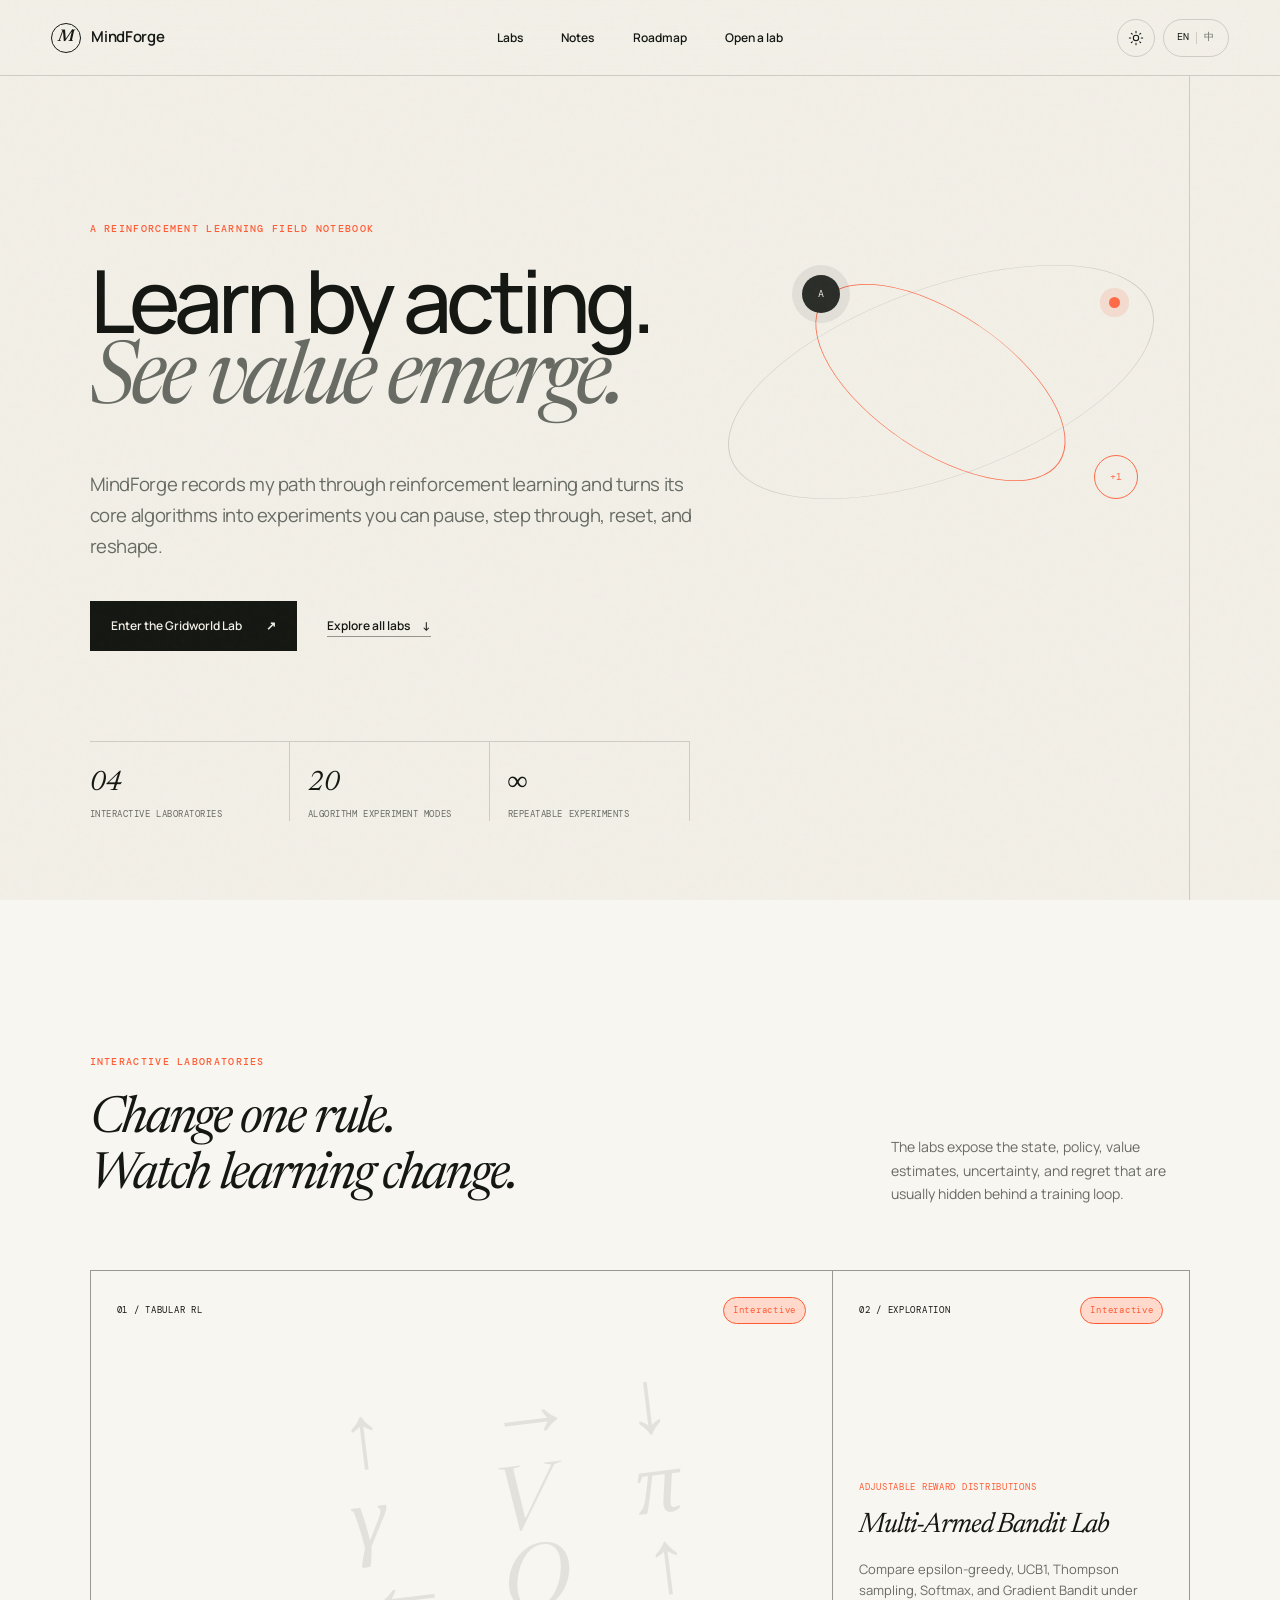
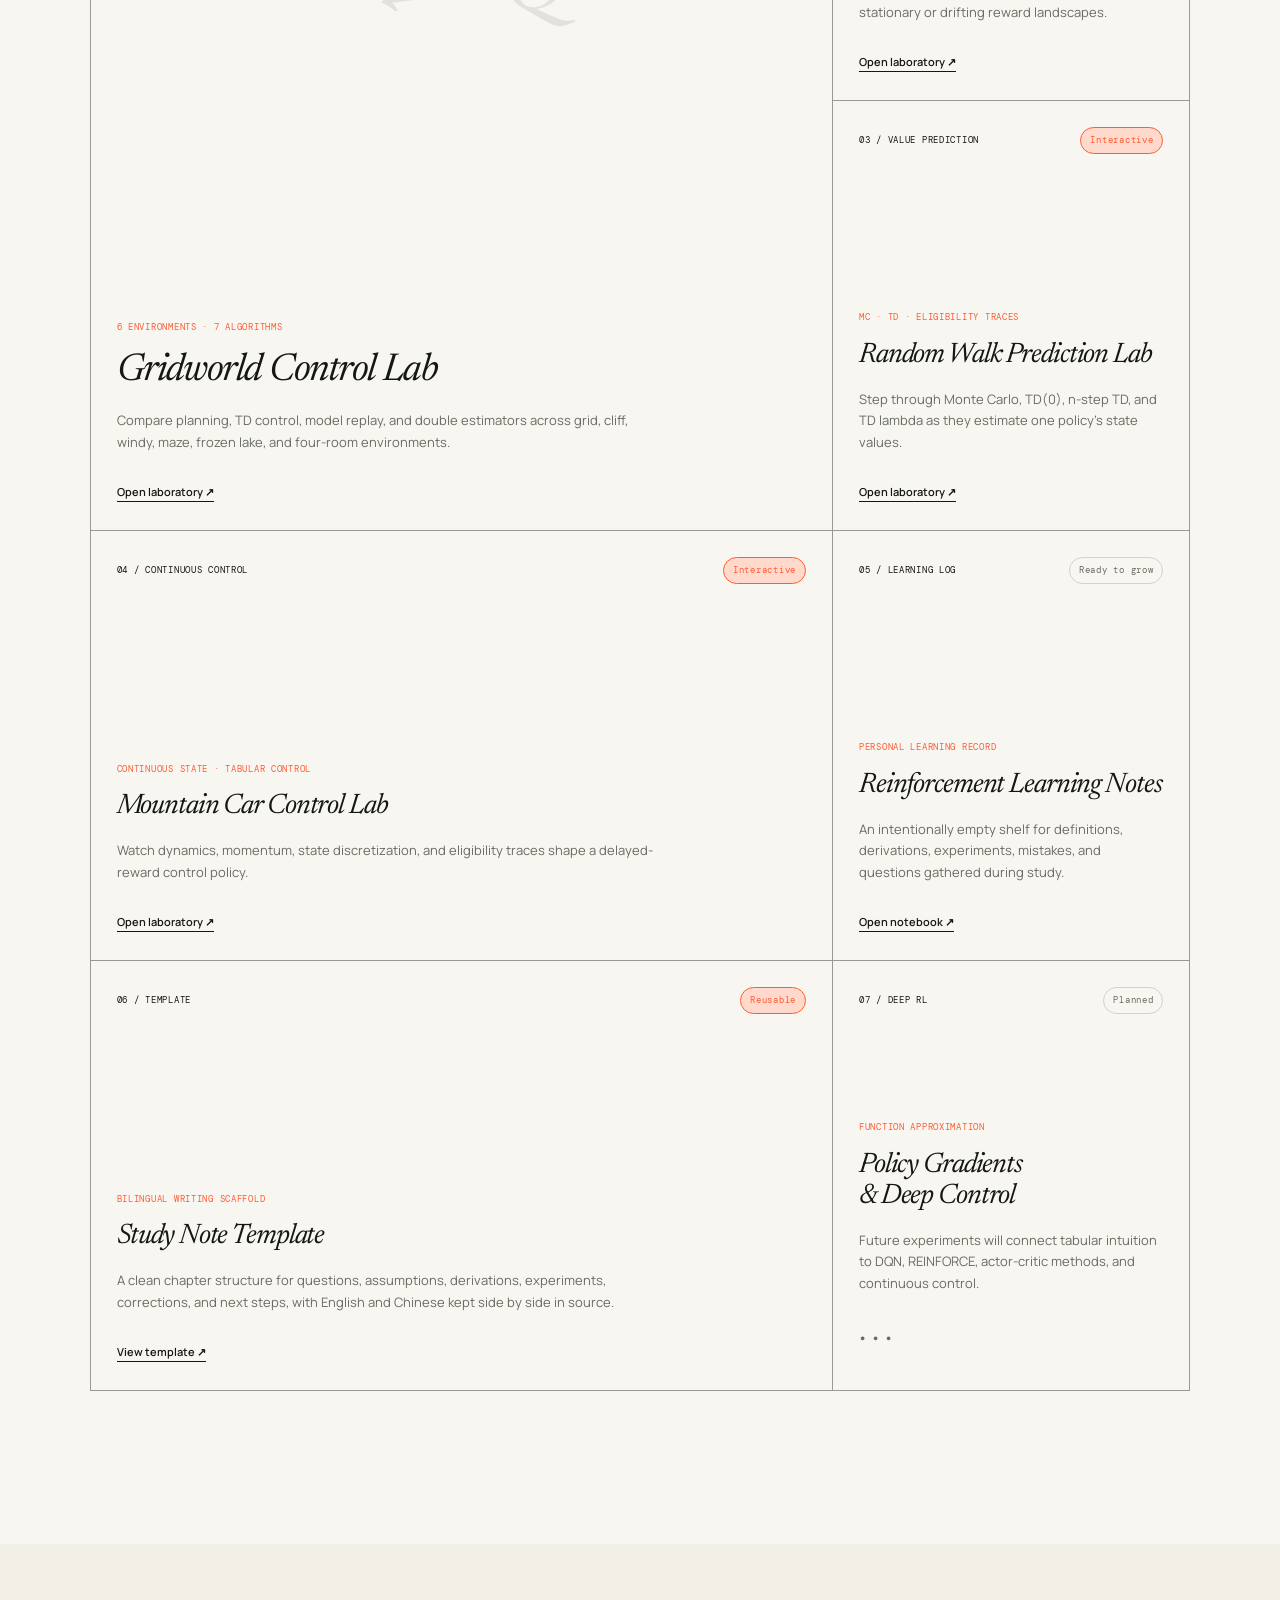
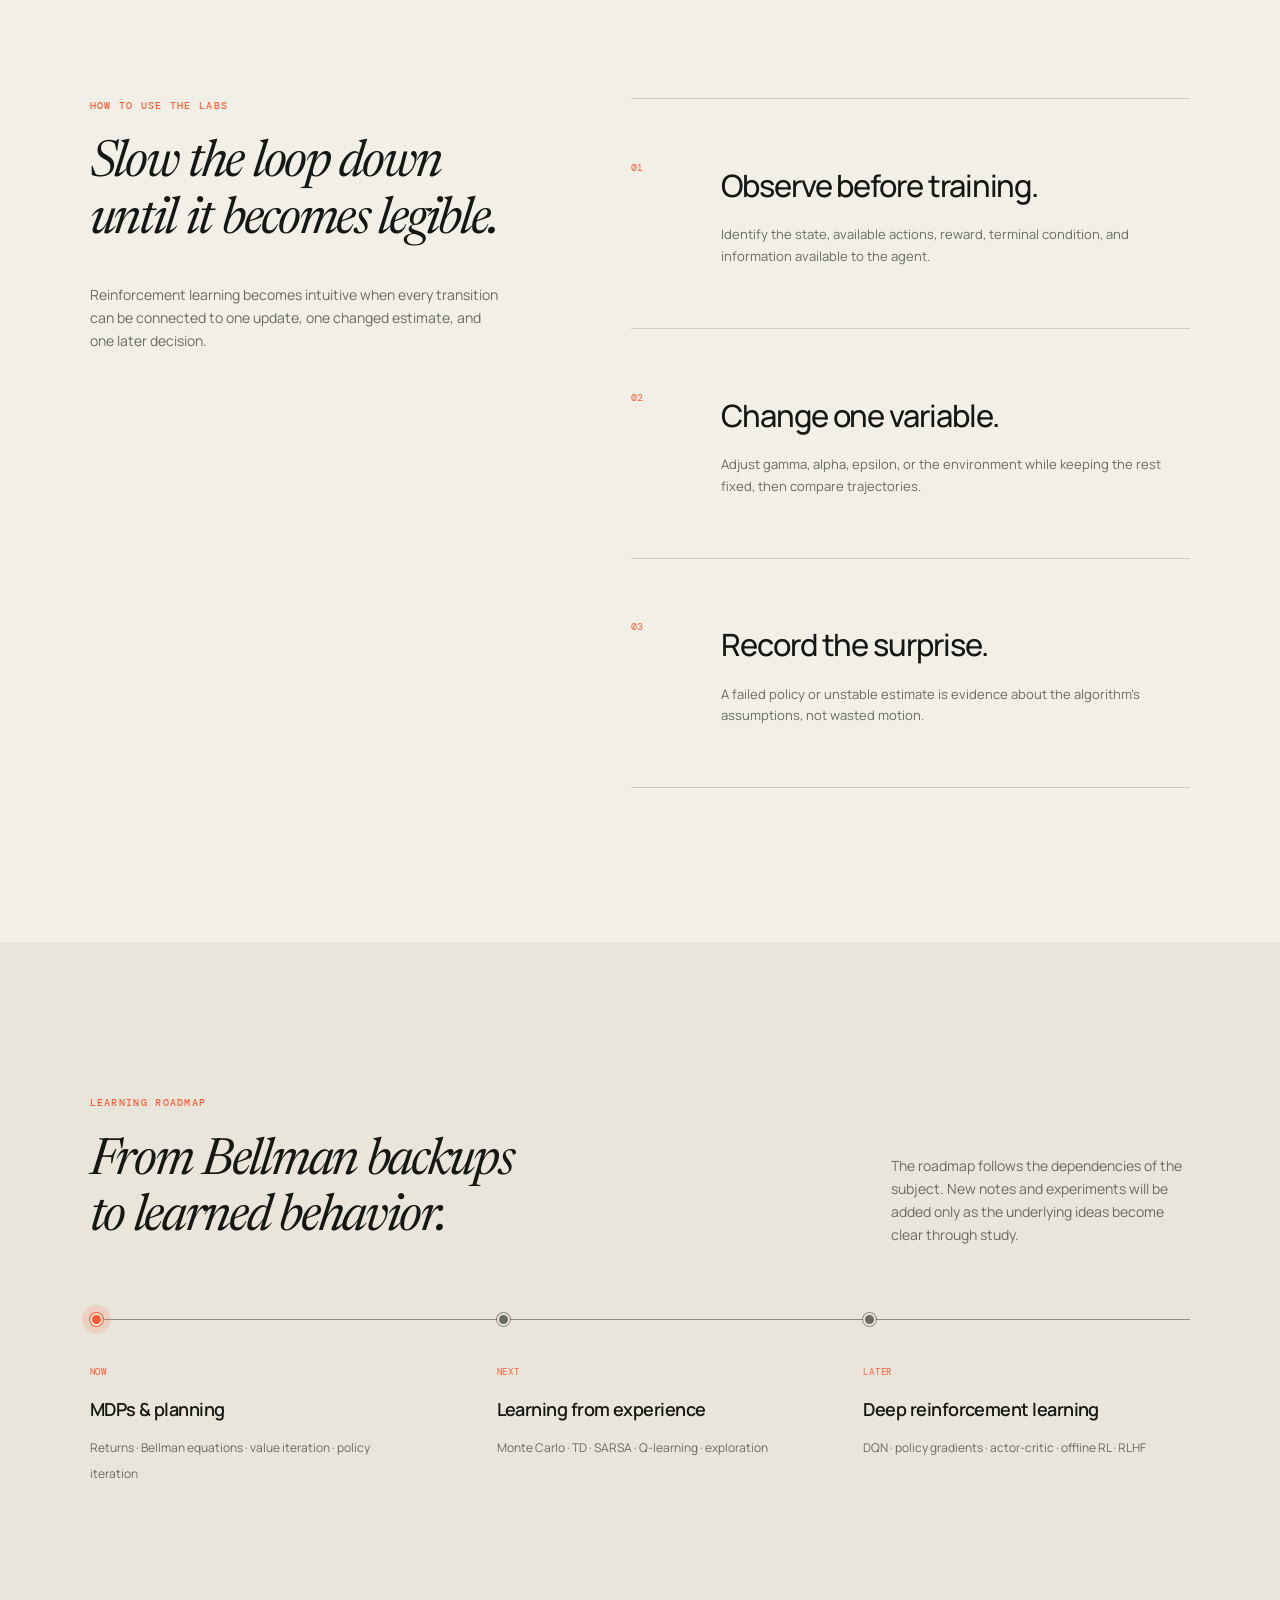
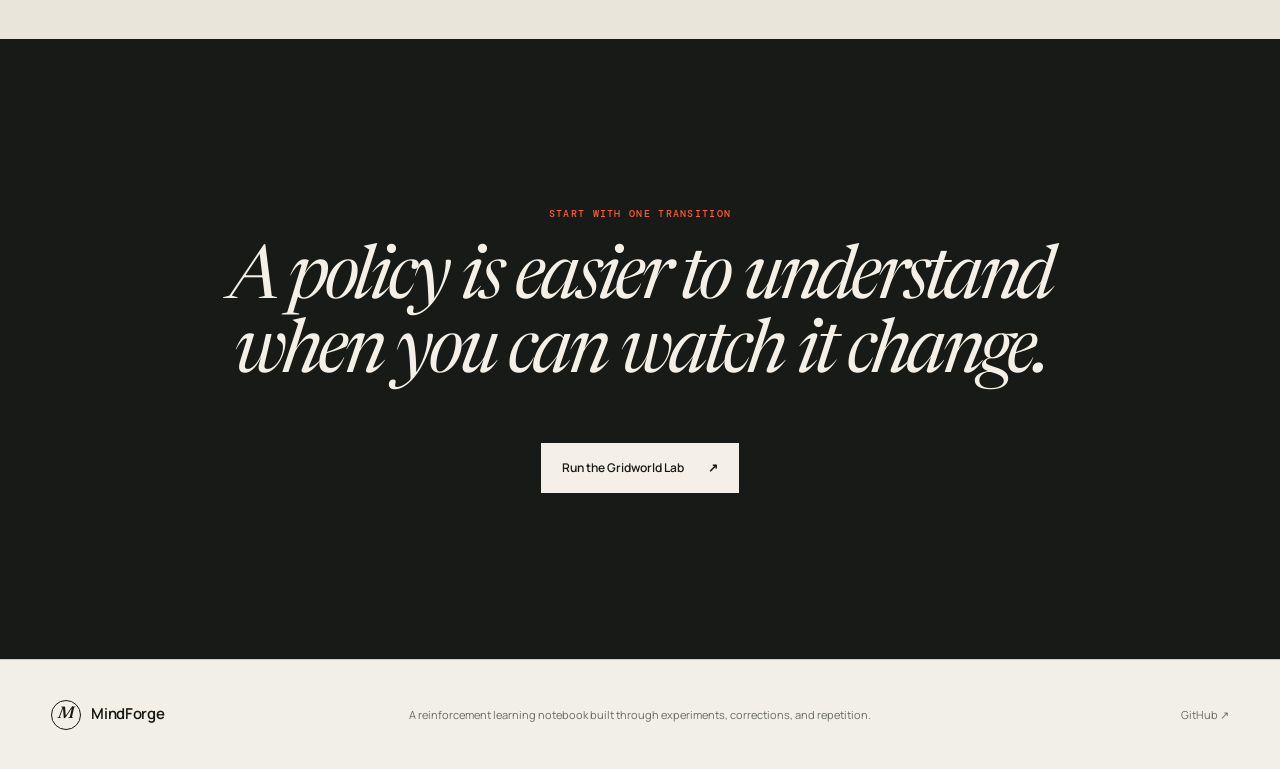
==== commit a5eded94: "Expand reinforcement learning laboratories" ====
--- a/index.html
+++ b/index.html
@@ -79,8 +79,8 @@
           </a>
         </div>
         <div class="hero-meta reveal" aria-label="Site statistics">
-          <div><strong>02</strong><span data-i18n="statLabs">interactive laboratories</span></div>
-          <div><strong>08</strong><span data-i18n="statAlgorithms">classic algorithms</span></div>
+          <div><strong>04</strong><span data-i18n="statLabs">interactive laboratories</span></div>
+          <div><strong>20</strong><span data-i18n="statAlgorithms">algorithm experiment modes</span></div>
           <div><strong>∞</strong><span data-i18n="statExperiments">repeatable experiments</span></div>
         </div>
       </section>
@@ -109,11 +109,11 @@
               <span>←</span><span>Q</span><span>↑</span>
             </div>
             <div class="card-content">
-              <p class="card-kicker" data-i18n="gridKicker">4 environments · 5 algorithms</p>
+              <p class="card-kicker" data-i18n="gridKicker">6 environments · 7 algorithms</p>
               <h3 data-i18n="gridTitle">Gridworld Control Lab</h3>
               <p data-i18n="gridCopy">
-                Compare value iteration, policy iteration, Q-learning, SARSA, and Expected SARSA across grid,
-                cliff, windy, and maze environments.
+                Compare planning, TD control, model replay, and double estimators across grid, cliff, windy,
+                maze, frozen lake, and four-room environments.
               </p>
               <span class="card-link"><span data-i18n="openLab">Open laboratory</span> ↗</span>
             </div>
@@ -128,16 +128,46 @@
               <p class="card-kicker" data-i18n="banditKicker">Adjustable reward distributions</p>
               <h3 data-i18n="banditTitle">Multi-Armed Bandit Lab</h3>
               <p data-i18n="banditCopy">
-                Put epsilon-greedy, UCB1, and Thompson sampling under the same reward landscape and compare their
-                reward, uncertainty, and cumulative regret.
+                Compare epsilon-greedy, UCB1, Thompson sampling, Softmax, and Gradient Bandit under stationary
+                or drifting reward landscapes.
               </p>
               <span class="card-link"><span data-i18n="openLab">Open laboratory</span> ↗</span>
             </div>
           </a>
 
+          <a class="module-card reveal" href="prediction.html">
+            <div class="card-topline">
+              <span>03 / VALUE PREDICTION</span>
+              <span class="status status-live" data-i18n="statusInteractive">Interactive</span>
+            </div>
+            <div class="card-content">
+              <p class="card-kicker" data-i18n="predictionKicker">MC · TD · eligibility traces</p>
+              <h3 data-i18n="predictionTitle">Random Walk Prediction Lab</h3>
+              <p data-i18n="predictionCopy">
+                Step through Monte Carlo, TD(0), n-step TD, and TD lambda as they estimate one policy's state values.
+              </p>
+              <span class="card-link"><span data-i18n="openLab">Open laboratory</span> ↗</span>
+            </div>
+          </a>
+
+          <a class="module-card reveal" href="mountain-car.html">
+            <div class="card-topline">
+              <span>04 / CONTINUOUS CONTROL</span>
+              <span class="status status-live" data-i18n="statusInteractive">Interactive</span>
+            </div>
+            <div class="card-content">
+              <p class="card-kicker" data-i18n="mountainKicker">Continuous state · tabular control</p>
+              <h3 data-i18n="mountainTitle">Mountain Car Control Lab</h3>
+              <p data-i18n="mountainCopy">
+                Watch dynamics, momentum, state discretization, and eligibility traces shape a delayed-reward control policy.
+              </p>
+              <span class="card-link"><span data-i18n="openLab">Open laboratory</span> ↗</span>
+            </div>
+          </a>
+
           <a class="module-card reveal" href="notes.html">
             <div class="card-topline">
-              <span>03 / LEARNING LOG</span>
+              <span>05 / LEARNING LOG</span>
               <span class="status" data-i18n="statusReady">Ready to grow</span>
             </div>
             <div class="card-content">
@@ -153,7 +183,7 @@
 
           <a class="module-card reveal" href="note-template.html">
             <div class="card-topline">
-              <span>04 / TEMPLATE</span>
+              <span>06 / TEMPLATE</span>
               <span class="status status-live" data-i18n="statusReusable">Reusable</span>
             </div>
             <div class="card-content">
@@ -169,7 +199,7 @@
 
           <article class="module-card reveal">
             <div class="card-topline">
-              <span>05 / DEEP RL</span>
+              <span>07 / DEEP RL</span>
               <span class="status" data-i18n="statusPlanned">Planned</span>
             </div>
             <div class="card-content">
--- a/rl.css
+++ b/rl.css
@@ -151,6 +151,10 @@
   font: 500 12px var(--sans);
 }
 
+.control-toggle-group {
+  justify-content: flex-end;
+}
+
 .range-line {
   display: flex;
   min-height: 42px;
@@ -300,9 +304,16 @@
   place-items: center;
   border-right: 1px solid var(--line-strong);
   border-bottom: 1px solid var(--line-strong);
-  background: color-mix(in srgb, var(--surface) calc(100% - var(--heat, 0%)), var(--accent));
+  background:
+    linear-gradient(color-mix(in srgb, var(--lime) var(--visit, 0%), transparent), color-mix(in srgb, var(--lime) var(--visit, 0%), transparent)),
+    color-mix(in srgb, var(--surface) calc(100% - var(--heat, 0%)), var(--accent));
   cursor: pointer;
   overflow: hidden;
+}
+
+.grid-cell.is-selected {
+  outline: 3px solid var(--accent);
+  outline-offset: -3px;
 }
 
 .grid-cell:hover {
@@ -321,6 +332,12 @@
   background: color-mix(in srgb, #b23828 28%, var(--surface));
 }
 
+.grid-cell.is-hole {
+  background:
+    radial-gradient(circle at 50% 50%, color-mix(in srgb, #6c8cff 42%, transparent) 0 28%, transparent 30%),
+    color-mix(in srgb, #6c8cff 12%, var(--surface));
+}
+
 .grid-cell.is-goal {
   background: color-mix(in srgb, var(--lime) 38%, var(--surface));
 }
@@ -353,6 +370,15 @@
   font-family: var(--mono);
   font-size: 7px;
   text-transform: uppercase;
+}
+
+.cell-visits {
+  position: absolute;
+  bottom: 4px;
+  left: 5px;
+  color: var(--muted);
+  font-family: var(--mono);
+  font-size: 7px;
 }
 
 .agent-dot {
@@ -390,6 +416,11 @@
   border: 1px solid var(--line-strong);
 }
 
+.selected-swatch {
+  border: 2px solid var(--accent);
+  background: transparent;
+}
+
 .lab-side {
   display: grid;
   gap: 18px;
@@ -419,6 +450,218 @@
   color: var(--muted);
   font-size: 12px;
   line-height: 1.75;
+}
+
+.update-equation {
+  margin-bottom: 16px;
+  padding: 14px;
+  background: var(--bg);
+  font-family: var(--mono);
+  font-size: 10px;
+  line-height: 1.65;
+  overflow-wrap: anywhere;
+}
+
+.update-ledger {
+  display: grid;
+  margin: 0;
+  grid-template-columns: repeat(2, minmax(0, 1fr));
+  border-top: 1px solid var(--line);
+  border-left: 1px solid var(--line);
+}
+
+.update-ledger div {
+  min-width: 0;
+  padding: 11px;
+  border-right: 1px solid var(--line);
+  border-bottom: 1px solid var(--line);
+}
+
+.update-ledger dt {
+  color: var(--muted);
+  font-family: var(--mono);
+  font-size: 7px;
+  letter-spacing: 0.06em;
+  text-transform: uppercase;
+}
+
+.update-ledger dd {
+  margin: 5px 0 0;
+  font-family: var(--mono);
+  font-size: 10px;
+  overflow-wrap: anywhere;
+}
+
+.learning-detail-grid {
+  display: grid;
+  margin-top: 28px;
+  grid-template-columns: repeat(2, minmax(0, 1fr));
+  gap: 28px;
+}
+
+.q-inspector {
+  display: grid;
+  margin-top: 18px;
+  gap: 8px;
+}
+
+.q-action-row {
+  display: grid;
+  min-height: 50px;
+  padding: 10px 12px;
+  align-items: center;
+  grid-template-columns: 82px minmax(80px, 1fr) 72px 92px;
+  gap: 12px;
+  border: 1px solid var(--line);
+  background: var(--bg);
+}
+
+.q-action-row.is-greedy {
+  border-color: color-mix(in srgb, var(--lime) 70%, var(--line));
+}
+
+.q-action-row.is-updated {
+  box-shadow: inset 3px 0 0 var(--accent);
+}
+
+.q-action-row strong {
+  font-size: 11px;
+}
+
+.q-action-row code {
+  font: 9px var(--mono);
+  text-align: right;
+}
+
+.q-action-row small {
+  color: var(--muted);
+  font: 8px var(--mono);
+  text-align: right;
+}
+
+.q-action-track {
+  height: 5px;
+  background: var(--surface-strong);
+}
+
+.q-action-track i {
+  display: block;
+  height: 100%;
+  background: var(--accent);
+}
+
+.q-action-row.is-greedy .q-action-track i {
+  background: var(--lime);
+}
+
+.transition-log {
+  display: grid;
+  margin-top: 18px;
+  gap: 1px;
+  background: var(--line);
+  border: 1px solid var(--line);
+}
+
+.transition-entry {
+  display: grid;
+  min-height: 43px;
+  padding: 9px 11px;
+  align-items: center;
+  grid-template-columns: 34px minmax(130px, 0.8fr) minmax(160px, 1.2fr);
+  gap: 10px;
+  background: var(--bg);
+}
+
+.transition-entry span,
+.transition-entry code {
+  color: var(--muted);
+  font: 8px var(--mono);
+}
+
+.transition-entry strong {
+  font-size: 10px;
+  font-weight: 600;
+}
+
+.detail-empty {
+  margin: 0;
+  padding: 20px;
+  color: var(--muted);
+  font-size: 11px;
+}
+
+.q-table-card {
+  margin-top: 28px;
+  padding: 22px;
+  border: 1px solid var(--line);
+  background: var(--surface);
+}
+
+.q-table-scroll {
+  max-height: 520px;
+  margin-top: 20px;
+  border: 1px solid var(--line);
+  overflow: auto;
+}
+
+.q-table {
+  width: 100%;
+  min-width: 700px;
+  border-collapse: collapse;
+  font-family: var(--mono);
+  font-size: 9px;
+  font-variant-numeric: tabular-nums;
+}
+
+.q-table th,
+.q-table td {
+  padding: 10px 12px;
+  border-right: 1px solid var(--line);
+  border-bottom: 1px solid var(--line);
+  text-align: right;
+  white-space: nowrap;
+}
+
+.q-table th {
+  position: sticky;
+  z-index: 2;
+  top: 0;
+  background: var(--surface-strong);
+  color: var(--muted);
+  font-size: 8px;
+  letter-spacing: 0.05em;
+  text-transform: uppercase;
+}
+
+.q-table .state-column {
+  text-align: left;
+}
+
+.q-table .value-column {
+  color: var(--accent);
+}
+
+.q-table td.is-greedy {
+  background: color-mix(in srgb, var(--lime) 13%, transparent);
+  color: var(--ink);
+  font-weight: 700;
+}
+
+.q-table tr.is-selected td {
+  box-shadow: inset 0 1px 0 var(--accent), inset 0 -1px 0 var(--accent);
+}
+
+.q-table tr:not(.is-unavailable) {
+  cursor: pointer;
+}
+
+.q-table tr:not(.is-unavailable):hover td {
+  background: var(--surface-strong);
+}
+
+.q-table tr.is-unavailable {
+  color: var(--muted);
+  opacity: 0.55;
 }
 
 .metric-grid {
@@ -484,15 +727,74 @@
   stroke: #6c8cff;
 }
 
+.chart-line.is-quaternary {
+  stroke: #b35ea8;
+}
+
+.chart-line.is-quinary {
+  stroke: #d29b32;
+}
+
 .watch-list {
   display: grid;
   max-width: 1400px;
   margin: 80px auto 0;
   padding: 0;
-  grid-template-columns: repeat(3, 1fr);
+  grid-template-columns: repeat(auto-fit, minmax(220px, 1fr));
   border-top: 1px solid var(--line-strong);
   border-left: 1px solid var(--line-strong);
   list-style: none;
+}
+
+.guided-experiments {
+  margin-top: 70px;
+}
+
+.experiment-grid {
+  display: grid;
+  grid-template-columns: repeat(3, minmax(0, 1fr));
+  border-top: 1px solid var(--line-strong);
+  border-left: 1px solid var(--line-strong);
+}
+
+.experiment-grid article {
+  min-height: 260px;
+  padding: 24px;
+  border-right: 1px solid var(--line-strong);
+  border-bottom: 1px solid var(--line-strong);
+  background: var(--surface);
+}
+
+.experiment-grid article > strong {
+  display: block;
+  margin-bottom: 34px;
+  color: var(--accent);
+  font: 9px var(--mono);
+  letter-spacing: 0.07em;
+}
+
+.experiment-grid h3 {
+  margin: 0 0 18px;
+  font-family: var(--serif);
+  font-size: clamp(21px, 2vw, 29px);
+  font-style: italic;
+  font-weight: 400;
+  letter-spacing: -0.035em;
+  line-height: 1.1;
+}
+
+html[lang="zh-CN"] .experiment-grid h3 {
+  font-family: var(--sans);
+  font-style: normal;
+  font-weight: 500;
+  line-height: 1.25;
+}
+
+.experiment-grid p {
+  margin: 0;
+  color: var(--muted);
+  font-size: 11px;
+  line-height: 1.75;
 }
 
 .watch-list li {
@@ -635,6 +937,434 @@
 
 .strategy-legend span:nth-child(3) i {
   background: #6c8cff;
+}
+
+.strategy-legend span:nth-child(4) i {
+  background: #b35ea8;
+}
+
+.strategy-legend span:nth-child(5) i {
+  background: #d29b32;
+}
+
+.bandit-toolbar {
+  grid-template-columns: repeat(8, minmax(105px, 1fr));
+}
+
+.bandit-detail-grid {
+  margin-top: 0;
+}
+
+.bandit-score-table {
+  display: grid;
+  margin-top: 18px;
+  gap: 1px;
+  background: var(--line);
+  border: 1px solid var(--line);
+}
+
+.bandit-score-row {
+  display: grid;
+  min-height: 42px;
+  padding: 9px 11px;
+  align-items: center;
+  grid-template-columns: 70px 75px minmax(110px, 1fr) 86px;
+  gap: 8px;
+  background: var(--bg);
+}
+
+.bandit-score-row.is-selected {
+  box-shadow: inset 3px 0 0 var(--accent);
+}
+
+.bandit-score-row strong,
+.bandit-score-row span,
+.bandit-score-row code {
+  font: 8px var(--mono);
+}
+
+.bandit-score-row code {
+  color: var(--muted);
+  text-align: right;
+}
+
+.prediction-toolbar {
+  grid-template-columns: repeat(7, minmax(110px, 1fr));
+}
+
+.prediction-layout {
+  display: grid;
+  grid-template-columns: minmax(0, 1fr) minmax(300px, 380px);
+  gap: 28px;
+  align-items: start;
+}
+
+.walk-scroll {
+  width: 100%;
+  padding-bottom: 8px;
+  overflow-x: auto;
+}
+
+.random-walk-track {
+  display: flex;
+  min-width: max-content;
+  align-items: stretch;
+  gap: 8px;
+}
+
+.walk-state {
+  position: relative;
+  width: 92px;
+  min-height: 230px;
+  padding: 13px 10px 10px;
+  border: 1px solid var(--line);
+  background: var(--bg);
+  overflow: hidden;
+}
+
+.walk-state.is-terminal {
+  width: 108px;
+  background: var(--surface-strong);
+}
+
+.walk-state.has-agent {
+  border-color: var(--accent);
+  box-shadow: inset 0 0 0 1px var(--accent);
+}
+
+.walk-state > strong {
+  display: block;
+  min-height: 28px;
+  font-size: 9px;
+  line-height: 1.4;
+  text-align: center;
+}
+
+.walk-state > span {
+  position: absolute;
+  right: 4px;
+  bottom: 5px;
+  left: 4px;
+  color: var(--muted);
+  font: 7px var(--mono);
+  text-align: center;
+}
+
+.walk-value-bars {
+  position: absolute;
+  inset: 50px 19px 27px;
+  border-bottom: 1px solid var(--line-strong);
+}
+
+.walk-estimate {
+  position: absolute;
+  right: 14px;
+  bottom: 0;
+  left: 14px;
+  min-height: 2px;
+  background: var(--accent);
+  transition: height 0.2s ease;
+}
+
+.walk-truth {
+  position: absolute;
+  right: 2px;
+  left: 2px;
+  height: 2px;
+  background: var(--lime);
+}
+
+.walk-agent {
+  position: absolute;
+  z-index: 2;
+  top: 50%;
+  left: 50%;
+  display: grid;
+  width: 30px;
+  height: 30px;
+  place-items: center;
+  border-radius: 50%;
+  background: var(--ink);
+  color: var(--bg);
+  font: 9px var(--mono);
+  transform: translate(-50%, -50%);
+}
+
+.value-legend {
+  display: flex;
+  margin-top: 16px;
+  flex-wrap: wrap;
+  gap: 18px;
+  color: var(--muted);
+  font-size: 10px;
+}
+
+.value-legend > span {
+  display: inline-flex;
+  align-items: center;
+  gap: 7px;
+}
+
+.value-legend i {
+  width: 18px;
+  height: 3px;
+}
+
+.estimate-key {
+  background: var(--accent);
+}
+
+.true-key {
+  background: var(--lime);
+}
+
+.prediction-metrics {
+  margin-top: 28px;
+  grid-template-columns: repeat(4, 1fr);
+}
+
+.prediction-value-table,
+.eligibility-view {
+  display: grid;
+  max-height: 420px;
+  margin-top: 18px;
+  gap: 1px;
+  background: var(--line);
+  border: 1px solid var(--line);
+  overflow-y: auto;
+}
+
+.prediction-value-row {
+  display: grid;
+  min-height: 42px;
+  padding: 9px 12px;
+  align-items: center;
+  grid-template-columns: 80px repeat(3, 1fr);
+  gap: 10px;
+  background: var(--bg);
+  font: 8px var(--mono);
+}
+
+.prediction-value-row strong {
+  font-size: 10px;
+}
+
+.prediction-value-row span,
+.prediction-value-row code {
+  color: var(--muted);
+  font: inherit;
+  text-align: right;
+}
+
+.eligibility-row {
+  display: grid;
+  min-height: 38px;
+  padding: 8px 11px;
+  align-items: center;
+  grid-template-columns: 78px minmax(80px, 1fr) 62px;
+  gap: 12px;
+  background: var(--bg);
+}
+
+.eligibility-row strong,
+.eligibility-row code {
+  font: 8px var(--mono);
+}
+
+.eligibility-row code {
+  text-align: right;
+}
+
+.eligibility-row > span {
+  height: 5px;
+  background: var(--surface-strong);
+}
+
+.eligibility-row i {
+  display: block;
+  height: 100%;
+  background: var(--lime);
+}
+
+.episode-ledger-card {
+  margin-top: 28px;
+}
+
+.episode-path {
+  display: flex;
+  min-height: 72px;
+  padding: 17px;
+  align-items: center;
+  gap: 8px;
+  border: 1px solid var(--line);
+  background: var(--bg);
+  overflow-x: auto;
+}
+
+.episode-path span {
+  flex: 0 0 auto;
+  padding: 8px 10px;
+  border: 1px solid var(--line);
+  font: 9px var(--mono);
+}
+
+.episode-path span.is-current {
+  border-color: var(--accent);
+  color: var(--accent);
+}
+
+.episode-path i {
+  color: var(--muted);
+  font-style: normal;
+}
+
+.mountain-toolbar {
+  grid-template-columns: repeat(8, minmax(105px, 1fr));
+}
+
+.mountain-layout {
+  display: grid;
+  grid-template-columns: minmax(0, 1fr) minmax(310px, 390px);
+  gap: 28px;
+  align-items: start;
+}
+
+.mountain-stage {
+  overflow-x: auto;
+}
+
+.mountain-scene {
+  display: block;
+  width: 100%;
+  min-width: 620px;
+  border: 1px solid var(--line);
+  background:
+    linear-gradient(180deg, color-mix(in srgb, #6c8cff 5%, var(--bg)), var(--bg));
+}
+
+.mountain-fill {
+  fill: var(--surface-strong);
+}
+
+.mountain-track-line {
+  fill: none;
+  stroke: var(--ink);
+  stroke-width: 3;
+}
+
+.mountain-trajectory {
+  fill: none;
+  opacity: 0.55;
+  stroke: var(--accent);
+  stroke-width: 2;
+}
+
+#mountain-car circle,
+#mountain-car rect {
+  fill: var(--ink);
+  stroke: var(--bg);
+  stroke-width: 2;
+}
+
+#goal-flag line,
+#goal-flag path {
+  fill: var(--accent);
+  stroke: var(--accent);
+  stroke-width: 3;
+}
+
+.force-arrow {
+  stroke: var(--accent);
+  stroke-width: 4;
+}
+
+.velocity-arrow {
+  stroke: var(--lime);
+  stroke-width: 3;
+}
+
+.mountain-state-readout {
+  display: grid;
+  margin-top: 14px;
+  grid-template-columns: repeat(4, 1fr);
+  gap: 1px;
+  background: var(--line);
+  border: 1px solid var(--line);
+}
+
+.mountain-state-readout > span {
+  min-width: 0;
+  padding: 12px;
+  background: var(--bg);
+}
+
+.mountain-state-readout small {
+  display: block;
+  color: var(--muted);
+  font: 7px var(--mono);
+  letter-spacing: 0.05em;
+  text-transform: uppercase;
+}
+
+.mountain-state-readout strong {
+  display: block;
+  margin-top: 6px;
+  font: 11px var(--mono);
+}
+
+.mountain-metrics {
+  margin-top: 28px;
+  grid-template-columns: repeat(4, 1fr);
+}
+
+.mountain-map-scroll {
+  margin-top: 20px;
+  padding-bottom: 8px;
+  overflow-x: auto;
+}
+
+.mountain-q-map {
+  display: grid;
+  min-width: 760px;
+  grid-template-columns: repeat(var(--position-bins), minmax(34px, 1fr));
+  border-top: 1px solid var(--line);
+  border-left: 1px solid var(--line);
+}
+
+.mountain-map-cell {
+  display: grid;
+  min-height: 30px;
+  place-items: center;
+  border-right: 1px solid var(--line);
+  border-bottom: 1px solid var(--line);
+  background: color-mix(in srgb, var(--surface) calc(100% - var(--map-heat, 0%)), var(--accent));
+  font: 10px var(--mono);
+}
+
+.mountain-map-cell.is-current {
+  z-index: 1;
+  outline: 2px solid var(--lime);
+  outline-offset: -2px;
+}
+
+.physics-card {
+  margin-top: 28px;
+}
+
+.physics-equations {
+  display: grid;
+  margin: 18px 0;
+  grid-template-columns: repeat(2, minmax(0, 1fr));
+  gap: 1px;
+  background: var(--line);
+  border: 1px solid var(--line);
+}
+
+.physics-equations code {
+  padding: 18px;
+  background: var(--bg);
+  font: 10px/1.7 var(--mono);
+  overflow-x: auto;
 }
 
 .toggle-control {
@@ -839,7 +1569,9 @@
   }
 
   .lab-grid-layout,
-  .bandit-layout {
+  .bandit-layout,
+  .prediction-layout,
+  .mountain-layout {
     grid-template-columns: 1fr;
   }
 
@@ -847,16 +1579,36 @@
     grid-template-columns: repeat(2, 1fr);
   }
 
+  .learning-detail-grid {
+    grid-template-columns: 1fr;
+  }
+
   .watch-list {
     grid-template-columns: 1fr;
   }
 
+  .experiment-grid {
+    grid-template-columns: 1fr;
+  }
+
   .watch-list li {
     min-height: 140px;
   }
 
   .writing-guide ol {
     grid-template-columns: repeat(2, 1fr);
+  }
+
+  .prediction-toolbar {
+    grid-template-columns: repeat(3, 1fr);
+  }
+
+  .mountain-toolbar {
+    grid-template-columns: repeat(4, 1fr);
+  }
+
+  .bandit-toolbar {
+    grid-template-columns: repeat(4, 1fr);
   }
 }
 
@@ -904,8 +1656,50 @@
     grid-template-columns: 1fr;
   }
 
+  .q-action-row {
+    grid-template-columns: 72px minmax(70px, 1fr) 64px;
+  }
+
+  .q-action-row small {
+    display: none;
+  }
+
+  .transition-entry {
+    grid-template-columns: 28px 1fr;
+  }
+
+  .transition-entry code {
+    grid-column: 2;
+  }
+
   .arm-visuals {
     grid-template-columns: repeat(5, 120px);
+    overflow-x: auto;
+  }
+
+  .prediction-metrics {
+    grid-template-columns: repeat(2, 1fr);
+  }
+
+  .mountain-metrics,
+  .mountain-state-readout {
+    grid-template-columns: repeat(2, 1fr);
+  }
+
+  .physics-equations {
+    grid-template-columns: 1fr;
+  }
+
+  .prediction-value-row {
+    grid-template-columns: 70px repeat(3, minmax(82px, 1fr));
+    min-width: 430px;
+  }
+
+  .bandit-score-row {
+    min-width: 420px;
+  }
+
+  .bandit-score-table {
     overflow-x: auto;
   }
 
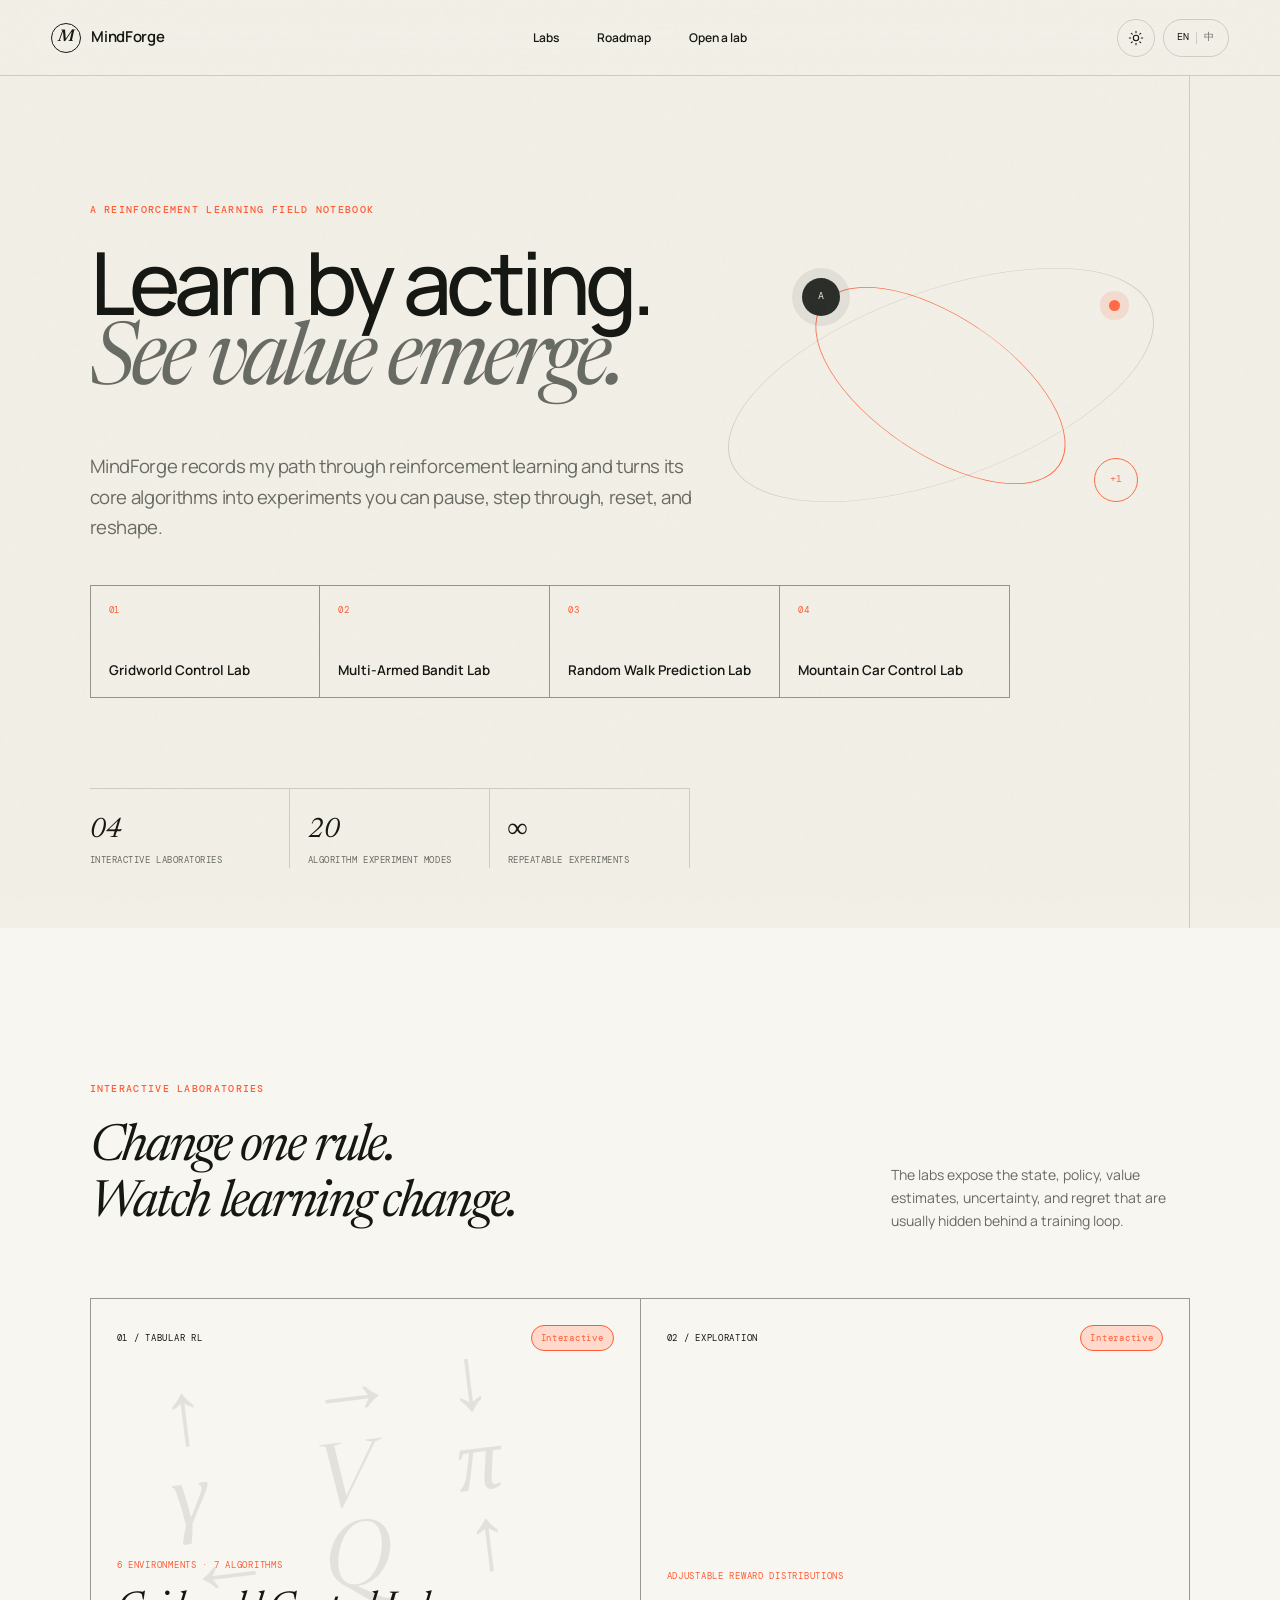
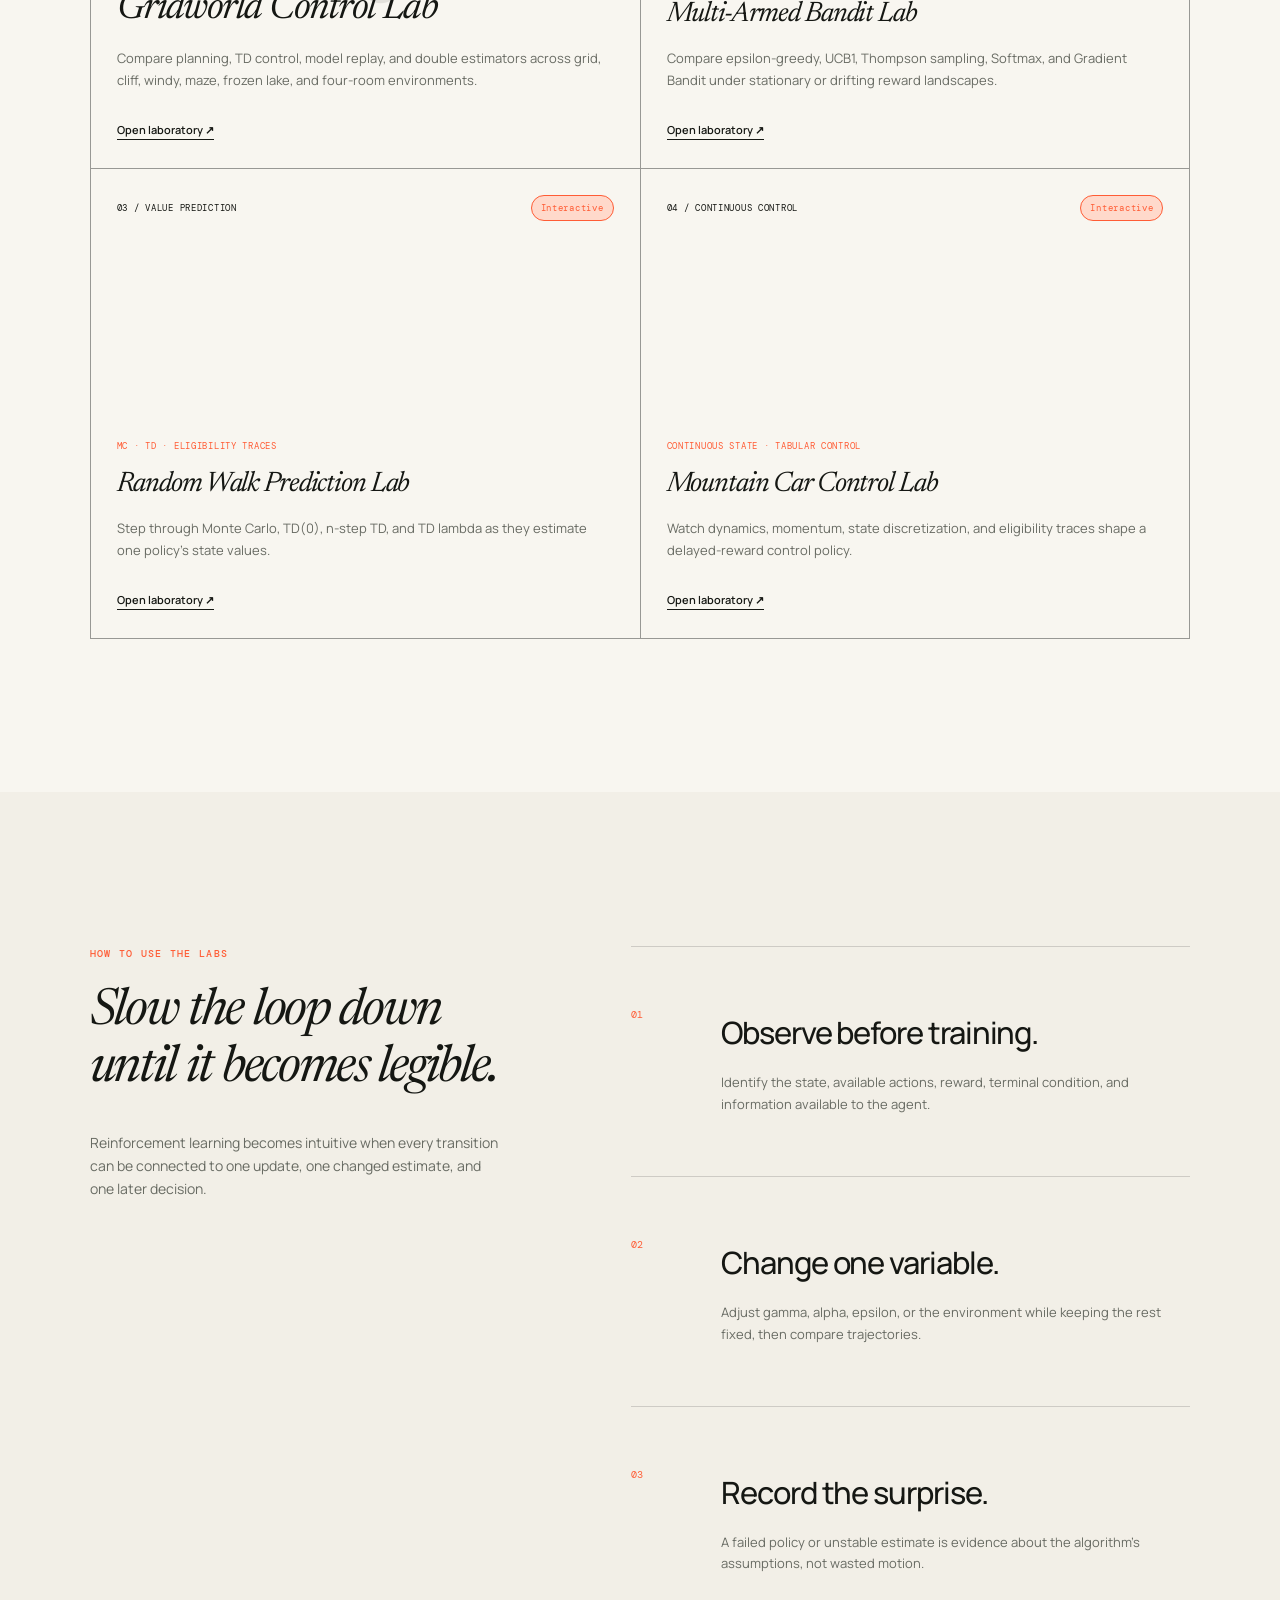
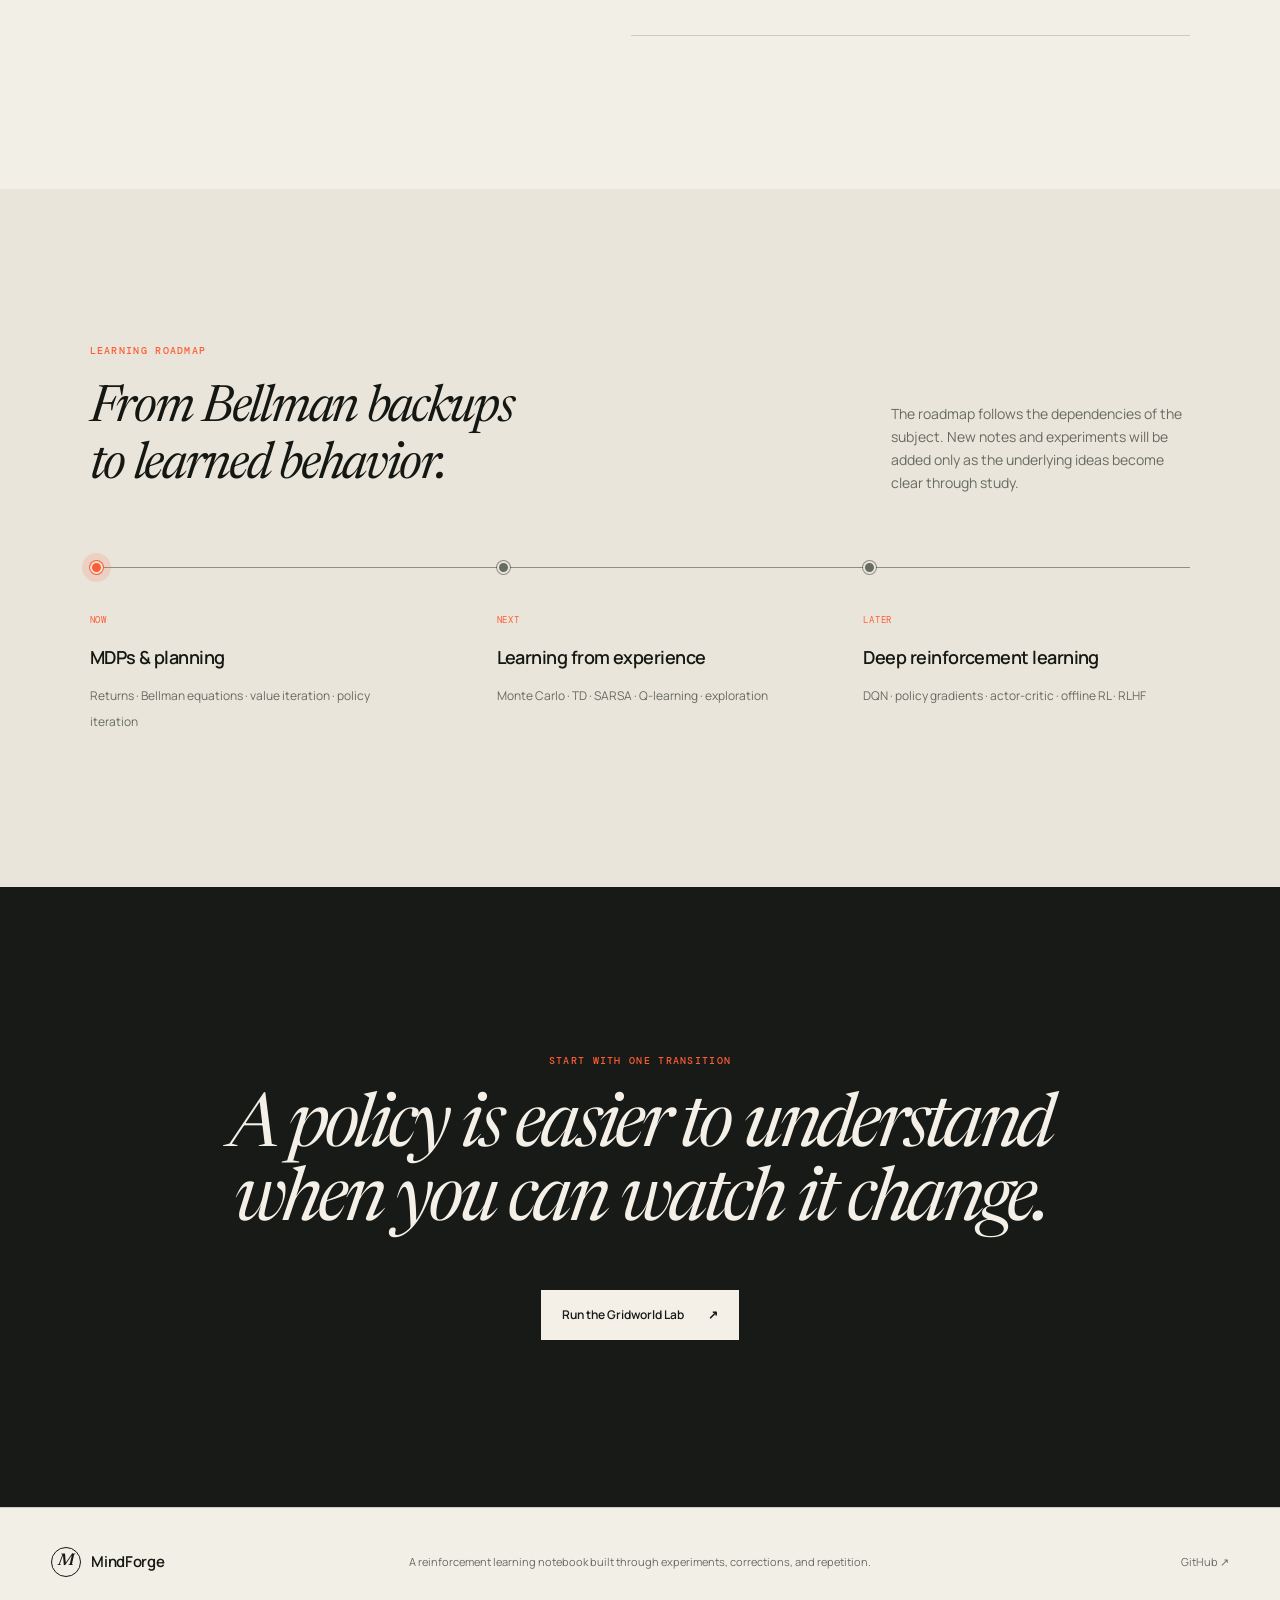
==== commit 7430e11b: "Streamline labs and homepage navigation" ====
--- a/index.html
+++ b/index.html
@@ -28,7 +28,6 @@
       </a>
       <nav class="desktop-nav" aria-label="Primary navigation">
         <a href="#labs" data-i18n="navLabs">Labs</a>
-        <a href="notes.html" data-i18n="navNotes">Notes</a>
         <a href="#roadmap" data-i18n="navRoadmap">Roadmap</a>
         <a href="gridworld.html" data-i18n="navStartLab">Open a lab</a>
       </nav>
@@ -68,16 +67,12 @@
           MindForge records my path through reinforcement learning and turns its core algorithms into experiments
           you can pause, step through, reset, and reshape.
         </p>
-        <div class="hero-actions reveal">
-          <a class="button button-primary" href="gridworld.html">
-            <span data-i18n="heroPrimary">Enter the Gridworld Lab</span>
-            <span aria-hidden="true">↗</span>
-          </a>
-          <a class="text-link" href="#labs">
-            <span data-i18n="heroSecondary">Explore all labs</span>
-            <span aria-hidden="true">↓</span>
-          </a>
-        </div>
+        <nav class="hero-lab-links reveal" aria-label="Interactive laboratories">
+          <a href="gridworld.html"><span>01</span><strong data-i18n="gridTitle">Gridworld Control Lab</strong></a>
+          <a href="bandit.html"><span>02</span><strong data-i18n="banditTitle">Multi-Armed Bandit Lab</strong></a>
+          <a href="prediction.html"><span>03</span><strong data-i18n="predictionTitle">Random Walk Prediction Lab</strong></a>
+          <a href="mountain-car.html"><span>04</span><strong data-i18n="mountainTitle">Mountain Car Control Lab</strong></a>
+        </nav>
         <div class="hero-meta reveal" aria-label="Site statistics">
           <div><strong>04</strong><span data-i18n="statLabs">interactive laboratories</span></div>
           <div><strong>20</strong><span data-i18n="statAlgorithms">algorithm experiment modes</span></div>
@@ -97,7 +92,7 @@
           </p>
         </div>
 
-        <div class="module-grid">
+        <div class="module-grid lab-module-grid">
           <a class="module-card module-featured reveal" href="gridworld.html">
             <div class="card-topline">
               <span>01 / TABULAR RL</span>
@@ -165,53 +160,6 @@
             </div>
           </a>
 
-          <a class="module-card reveal" href="notes.html">
-            <div class="card-topline">
-              <span>05 / LEARNING LOG</span>
-              <span class="status" data-i18n="statusReady">Ready to grow</span>
-            </div>
-            <div class="card-content">
-              <p class="card-kicker" data-i18n="notesKicker">Personal learning record</p>
-              <h3 data-i18n="notesTitle">Reinforcement Learning Notes</h3>
-              <p data-i18n="notesCopy">
-                An intentionally empty shelf for definitions, derivations, experiments, mistakes, and questions
-                gathered during study.
-              </p>
-              <span class="card-link"><span data-i18n="openNotes">Open notebook</span> ↗</span>
-            </div>
-          </a>
-
-          <a class="module-card reveal" href="note-template.html">
-            <div class="card-topline">
-              <span>06 / TEMPLATE</span>
-              <span class="status status-live" data-i18n="statusReusable">Reusable</span>
-            </div>
-            <div class="card-content">
-              <p class="card-kicker" data-i18n="templateKicker">Bilingual writing scaffold</p>
-              <h3 data-i18n="templateTitle">Study Note Template</h3>
-              <p data-i18n="templateCopy">
-                A clean chapter structure for questions, assumptions, derivations, experiments, corrections, and
-                next steps, with English and Chinese kept side by side in source.
-              </p>
-              <span class="card-link"><span data-i18n="openTemplate">View template</span> ↗</span>
-            </div>
-          </a>
-
-          <article class="module-card reveal">
-            <div class="card-topline">
-              <span>07 / DEEP RL</span>
-              <span class="status" data-i18n="statusPlanned">Planned</span>
-            </div>
-            <div class="card-content">
-              <p class="card-kicker" data-i18n="futureKicker">Function approximation</p>
-              <h3 data-i18n="futureTitle">Policy Gradients & Deep Control</h3>
-              <p data-i18n="futureCopy">
-                Future experiments will connect tabular intuition to DQN, REINFORCE, actor-critic methods, and
-                continuous control.
-              </p>
-              <span class="ellipsis" aria-label="More content coming">···</span>
-            </div>
-          </article>
         </div>
       </section>
 
--- a/rl.css
+++ b/rl.css
@@ -52,6 +52,56 @@
 .module-featured:hover .policy-art {
   opacity: 0.25;
   transform: rotate(0deg) scale(1.02);
+}
+
+.hero-lab-links {
+  position: relative;
+  z-index: 1;
+  display: grid;
+  width: min(920px, 100%);
+  margin-top: 42px;
+  grid-template-columns: repeat(4, minmax(0, 1fr));
+  border-top: 1px solid var(--line-strong);
+  border-left: 1px solid var(--line-strong);
+}
+
+.hero-lab-links a {
+  display: flex;
+  min-width: 0;
+  min-height: 112px;
+  padding: 18px;
+  flex-direction: column;
+  justify-content: space-between;
+  border-right: 1px solid var(--line-strong);
+  border-bottom: 1px solid var(--line-strong);
+  transition: background 0.25s ease, color 0.25s ease;
+}
+
+.hero-lab-links a:hover {
+  background: var(--ink);
+  color: var(--bg);
+}
+
+.hero-lab-links span {
+  color: var(--accent);
+  font: 9px var(--mono);
+  letter-spacing: 0.08em;
+}
+
+.hero-lab-links strong {
+  font-size: clamp(12px, 1.05vw, 15px);
+  font-weight: 600;
+  line-height: 1.25;
+}
+
+.lab-module-grid {
+  grid-template-columns: repeat(2, minmax(0, 1fr));
+}
+
+.lab-module-grid .module-card,
+.lab-module-grid .module-featured {
+  min-height: 470px;
+  grid-row: auto;
 }
 
 .page-hero {
@@ -97,11 +147,29 @@
   font-size: clamp(16px, 1.5vw, 20px);
 }
 
+.lab-page-hero {
+  padding-top: clamp(90px, 10vw, 135px);
+  padding-bottom: clamp(42px, 5vw, 70px);
+}
+
+.lab-page-hero h1,
+html[lang="zh-CN"] .lab-page-hero h1 {
+  max-width: 980px;
+  font-size: clamp(42px, 5vw, 72px);
+  line-height: 1.02;
+}
+
 html[lang="zh-CN"] .page-hero h1 {
   max-width: 860px;
   font-size: clamp(42px, 5.3vw, 78px);
   letter-spacing: -0.045em;
   line-height: 1.12;
+}
+
+html[lang="zh-CN"] .page-hero.lab-page-hero h1 {
+  max-width: 980px;
+  font-size: clamp(38px, 4.6vw, 66px);
+  line-height: 1.08;
 }
 
 .lab-shell {
@@ -746,57 +814,6 @@
   list-style: none;
 }
 
-.guided-experiments {
-  margin-top: 70px;
-}
-
-.experiment-grid {
-  display: grid;
-  grid-template-columns: repeat(3, minmax(0, 1fr));
-  border-top: 1px solid var(--line-strong);
-  border-left: 1px solid var(--line-strong);
-}
-
-.experiment-grid article {
-  min-height: 260px;
-  padding: 24px;
-  border-right: 1px solid var(--line-strong);
-  border-bottom: 1px solid var(--line-strong);
-  background: var(--surface);
-}
-
-.experiment-grid article > strong {
-  display: block;
-  margin-bottom: 34px;
-  color: var(--accent);
-  font: 9px var(--mono);
-  letter-spacing: 0.07em;
-}
-
-.experiment-grid h3 {
-  margin: 0 0 18px;
-  font-family: var(--serif);
-  font-size: clamp(21px, 2vw, 29px);
-  font-style: italic;
-  font-weight: 400;
-  letter-spacing: -0.035em;
-  line-height: 1.1;
-}
-
-html[lang="zh-CN"] .experiment-grid h3 {
-  font-family: var(--sans);
-  font-style: normal;
-  font-weight: 500;
-  line-height: 1.25;
-}
-
-.experiment-grid p {
-  margin: 0;
-  color: var(--muted);
-  font-size: 11px;
-  line-height: 1.75;
-}
-
 .watch-list li {
   min-height: 190px;
   padding: 26px;
@@ -1587,10 +1604,6 @@
     grid-template-columns: 1fr;
   }
 
-  .experiment-grid {
-    grid-template-columns: 1fr;
-  }
-
   .watch-list li {
     min-height: 140px;
   }
@@ -1612,9 +1625,37 @@
   }
 }
 
+@media (max-width: 900px) {
+  .hero-lab-links {
+    grid-template-columns: repeat(2, minmax(0, 1fr));
+  }
+
+  .lab-module-grid {
+    grid-template-columns: 1fr;
+  }
+
+  .lab-module-grid .module-card,
+  .lab-module-grid .module-featured {
+    min-height: 430px;
+  }
+}
+
 @media (max-width: 760px) {
+  .hero-lab-links {
+    grid-template-columns: repeat(2, minmax(0, 1fr));
+  }
+
+  .hero-lab-links a {
+    min-height: 96px;
+    padding: 14px;
+  }
+
   .page-hero {
     padding: 100px 24px 70px;
+  }
+
+  .lab-page-hero {
+    padding-bottom: 42px;
   }
 
   .page-hero::after {
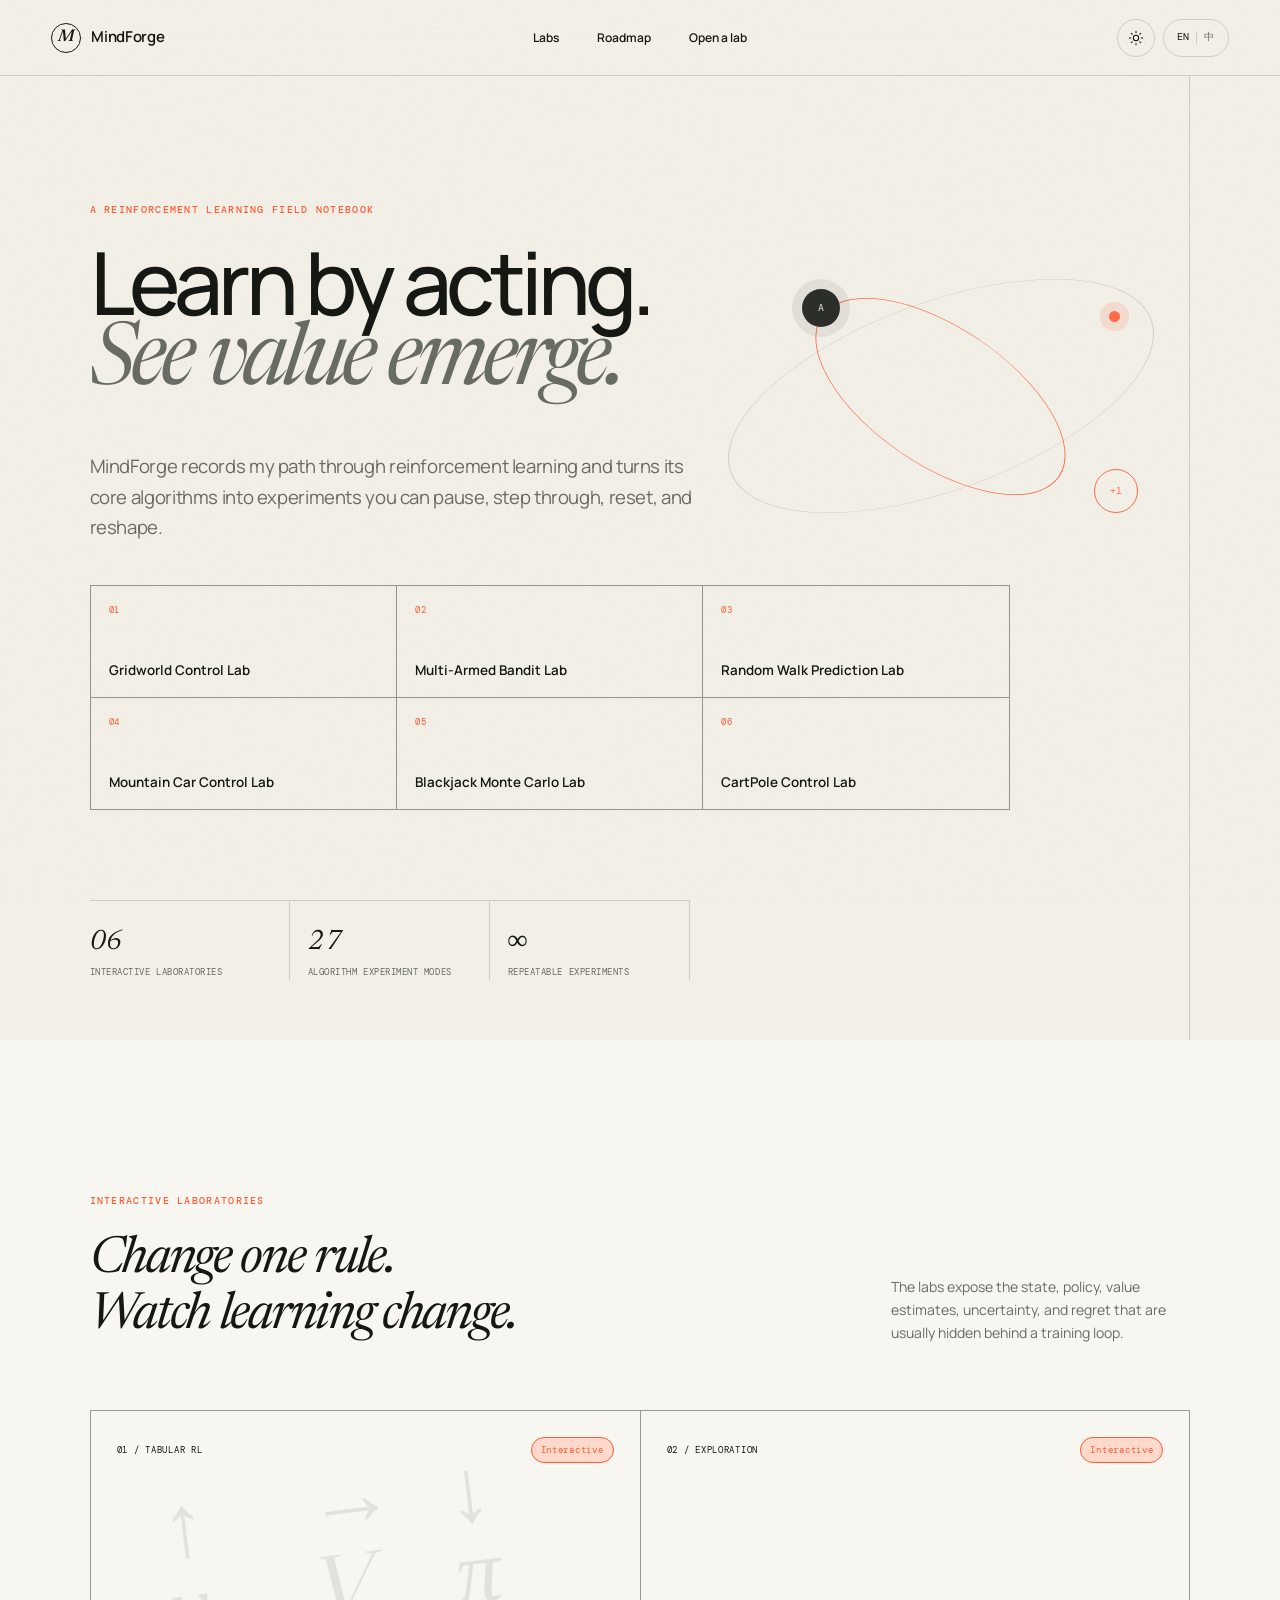
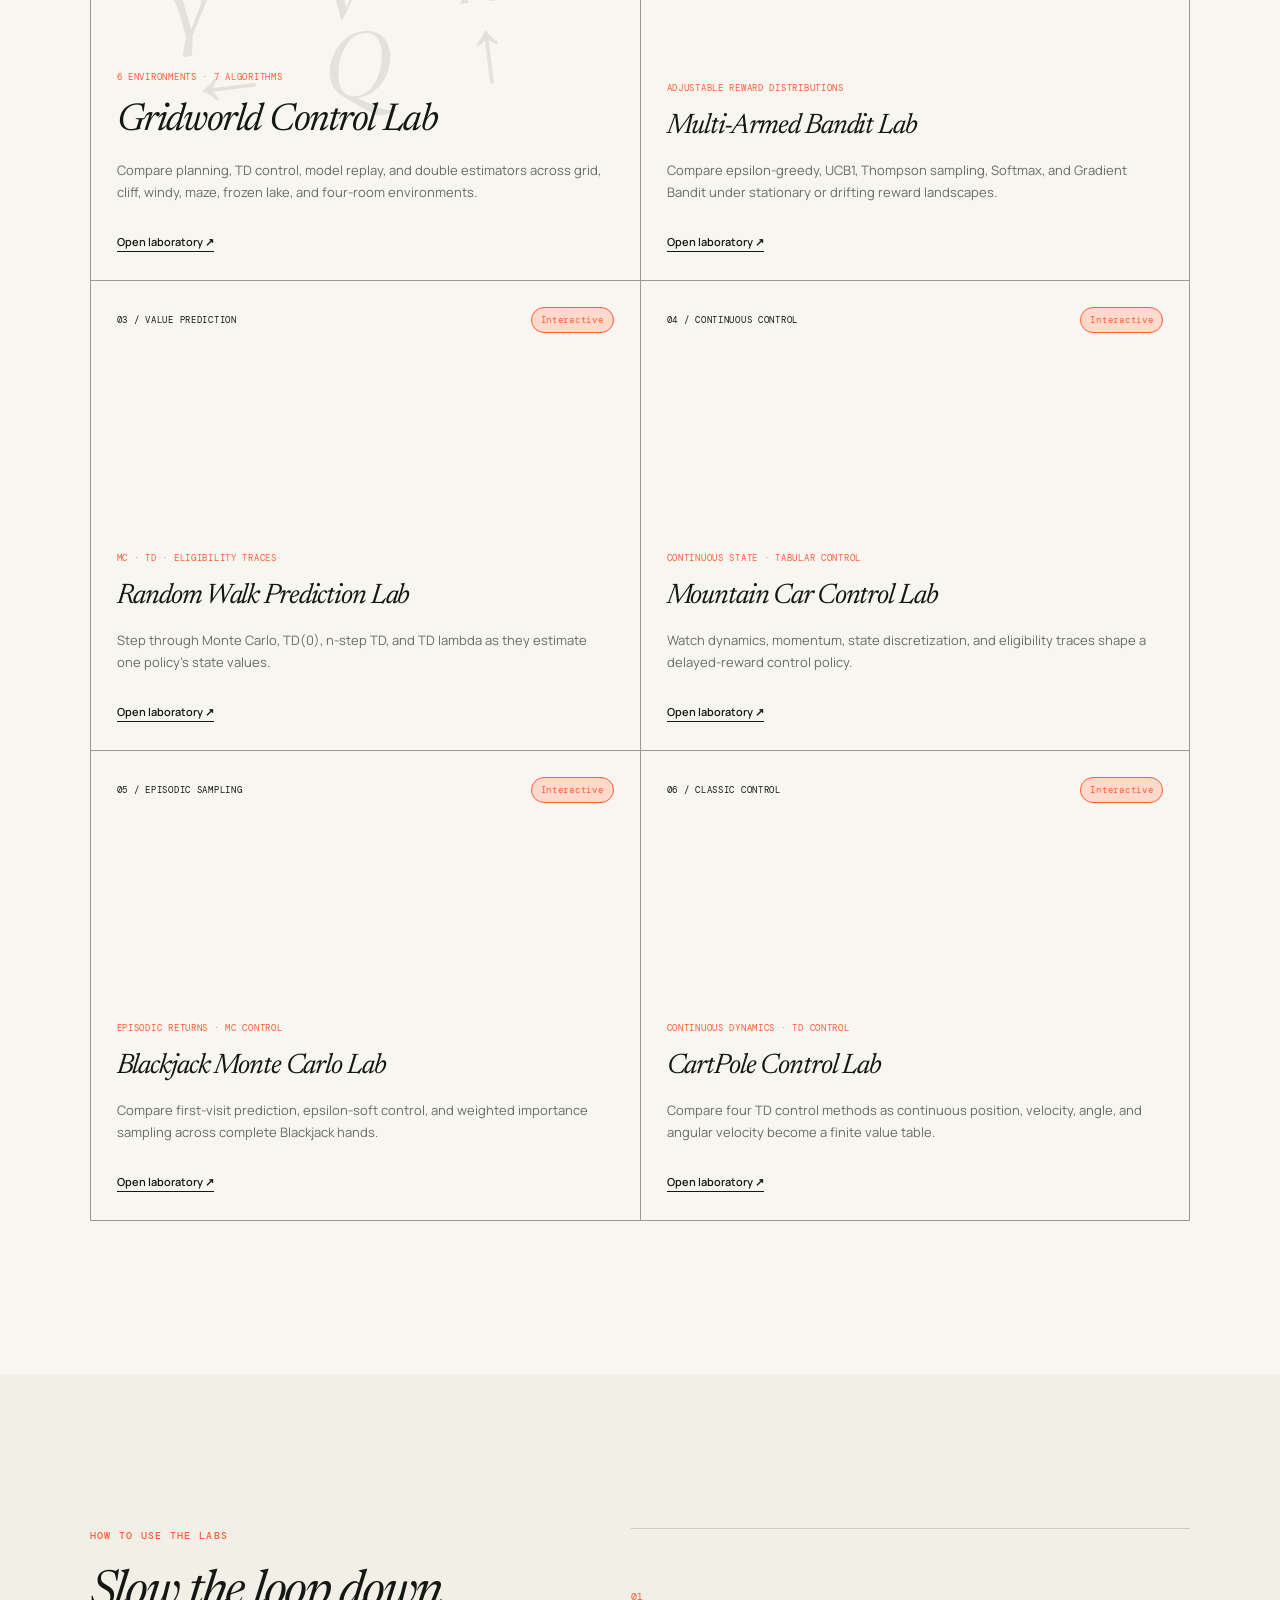
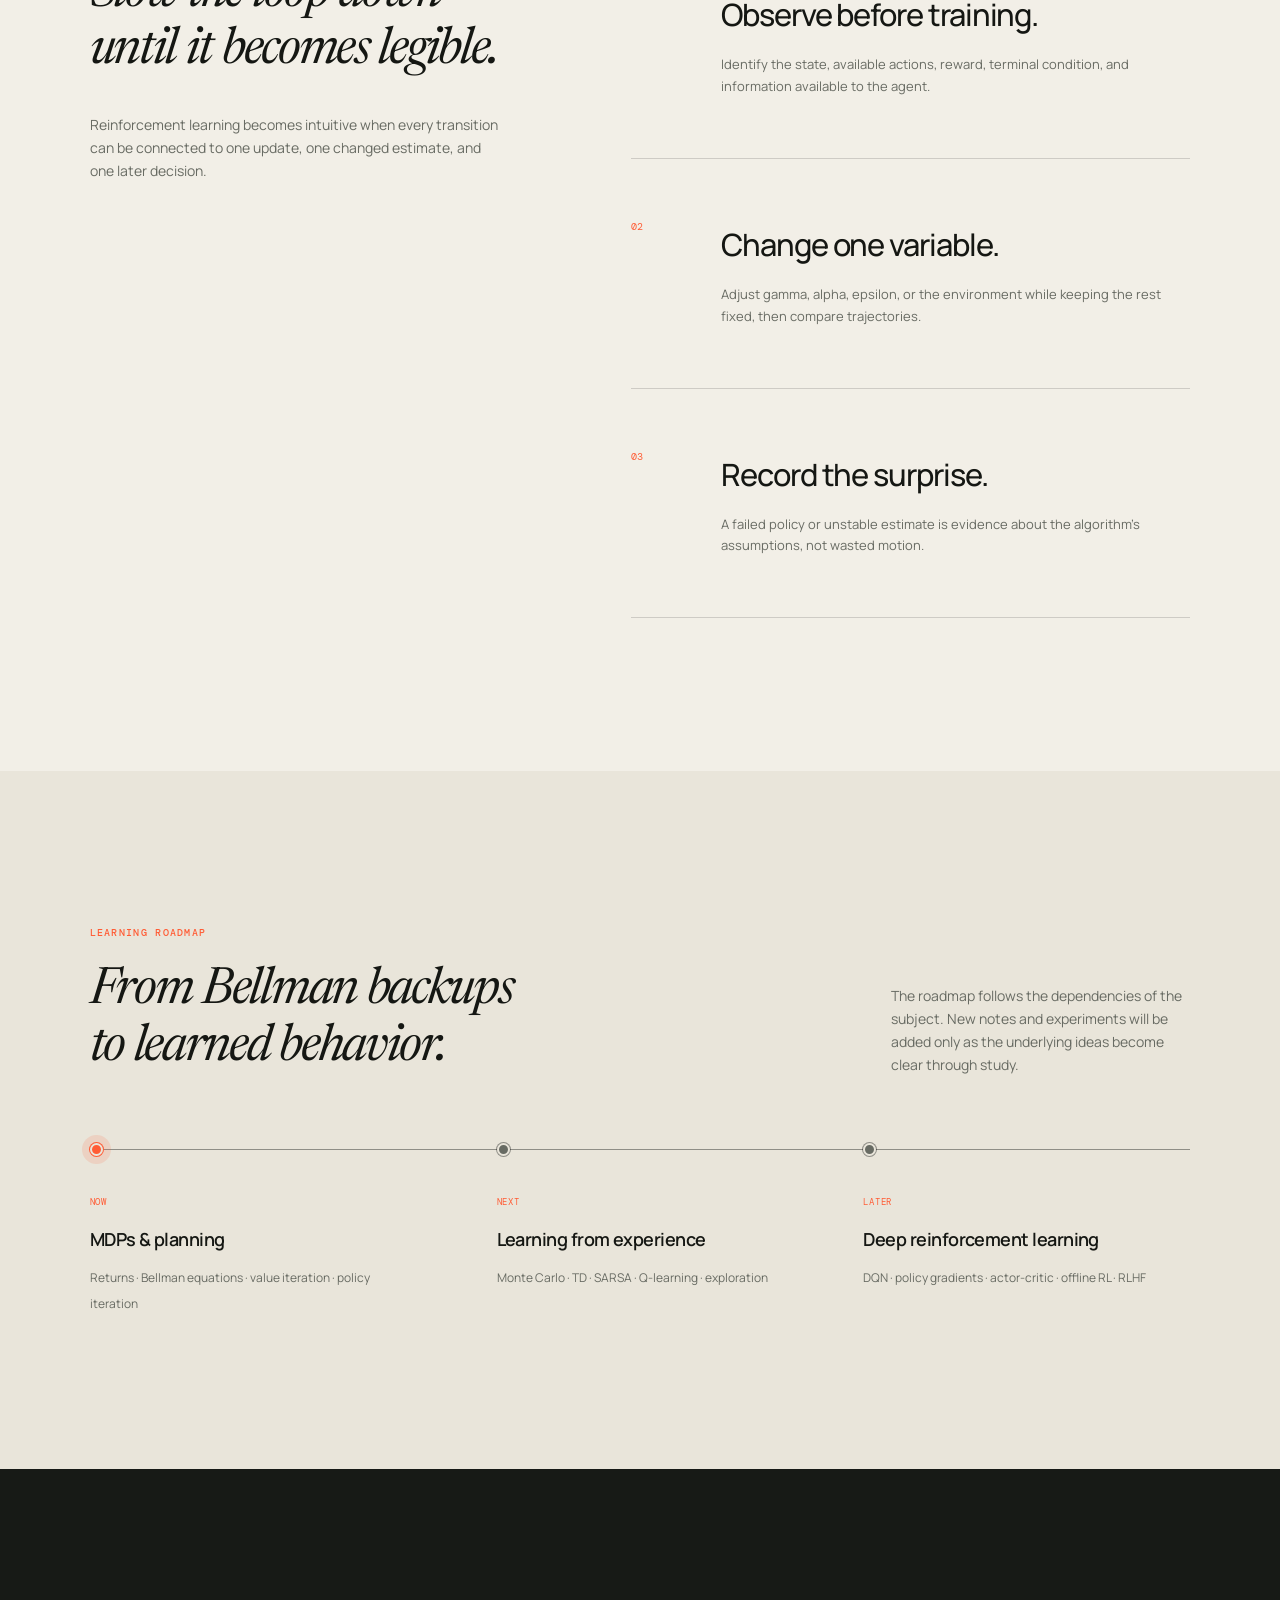
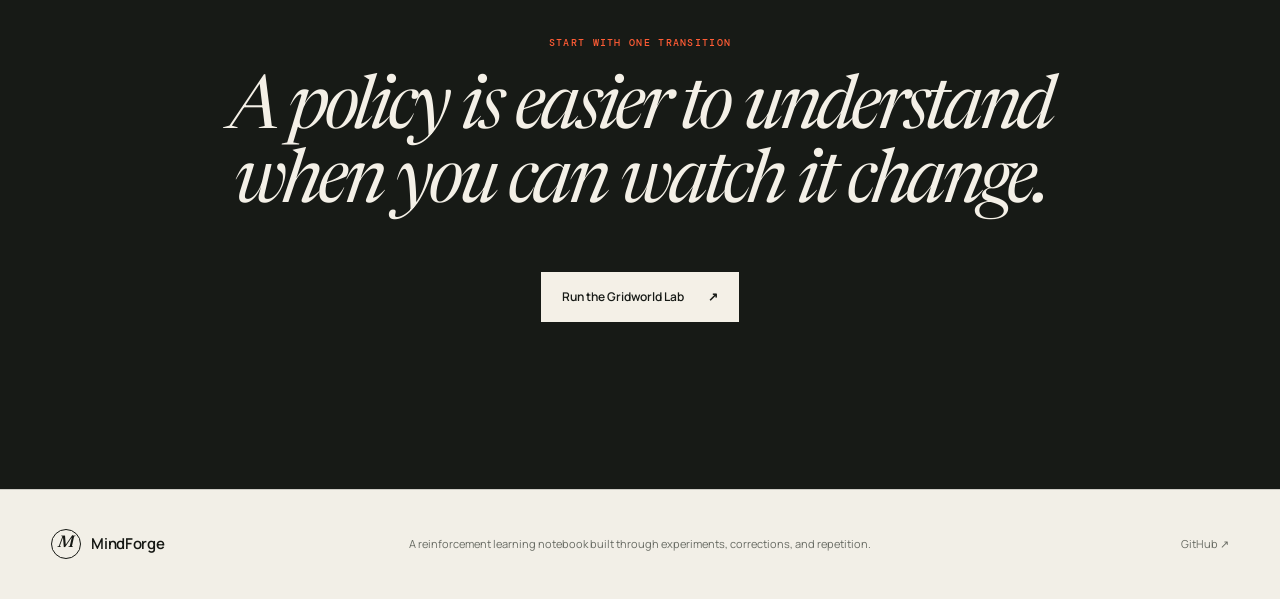
==== commit f91beef6: "Add Blackjack and CartPole laboratories" ====
--- a/index.html
+++ b/index.html
@@ -72,10 +72,12 @@
           <a href="bandit.html"><span>02</span><strong data-i18n="banditTitle">Multi-Armed Bandit Lab</strong></a>
           <a href="prediction.html"><span>03</span><strong data-i18n="predictionTitle">Random Walk Prediction Lab</strong></a>
           <a href="mountain-car.html"><span>04</span><strong data-i18n="mountainTitle">Mountain Car Control Lab</strong></a>
+          <a href="blackjack.html"><span>05</span><strong data-i18n="blackjackTitle">Blackjack Monte Carlo Lab</strong></a>
+          <a href="cartpole.html"><span>06</span><strong data-i18n="cartpoleTitle">CartPole Control Lab</strong></a>
         </nav>
         <div class="hero-meta reveal" aria-label="Site statistics">
-          <div><strong>04</strong><span data-i18n="statLabs">interactive laboratories</span></div>
-          <div><strong>20</strong><span data-i18n="statAlgorithms">algorithm experiment modes</span></div>
+          <div><strong>06</strong><span data-i18n="statLabs">interactive laboratories</span></div>
+          <div><strong>27</strong><span data-i18n="statAlgorithms">algorithm experiment modes</span></div>
           <div><strong>∞</strong><span data-i18n="statExperiments">repeatable experiments</span></div>
         </div>
       </section>
@@ -156,6 +158,26 @@
               <p data-i18n="mountainCopy">
                 Watch dynamics, momentum, state discretization, and eligibility traces shape a delayed-reward control policy.
               </p>
+              <span class="card-link"><span data-i18n="openLab">Open laboratory</span> ↗</span>
+            </div>
+          </a>
+
+          <a class="module-card reveal" href="blackjack.html">
+            <div class="card-topline"><span>05 / EPISODIC SAMPLING</span><span class="status status-live" data-i18n="statusInteractive">Interactive</span></div>
+            <div class="card-content">
+              <p class="card-kicker" data-i18n="blackjackKicker">Episodic returns · MC control</p>
+              <h3 data-i18n="blackjackTitle">Blackjack Monte Carlo Lab</h3>
+              <p data-i18n="blackjackCopy">Compare first-visit prediction, epsilon-soft control, and weighted importance sampling across complete Blackjack hands.</p>
+              <span class="card-link"><span data-i18n="openLab">Open laboratory</span> ↗</span>
+            </div>
+          </a>
+
+          <a class="module-card reveal" href="cartpole.html">
+            <div class="card-topline"><span>06 / CLASSIC CONTROL</span><span class="status status-live" data-i18n="statusInteractive">Interactive</span></div>
+            <div class="card-content">
+              <p class="card-kicker" data-i18n="cartpoleKicker">Continuous dynamics · TD control</p>
+              <h3 data-i18n="cartpoleTitle">CartPole Control Lab</h3>
+              <p data-i18n="cartpoleCopy">Compare four TD control methods as continuous position, velocity, angle, and angular velocity become a finite value table.</p>
               <span class="card-link"><span data-i18n="openLab">Open laboratory</span> ↗</span>
             </div>
           </a>
--- a/rl.css
+++ b/rl.css
@@ -60,7 +60,7 @@
   display: grid;
   width: min(920px, 100%);
   margin-top: 42px;
-  grid-template-columns: repeat(4, minmax(0, 1fr));
+  grid-template-columns: repeat(3, minmax(0, 1fr));
   border-top: 1px solid var(--line-strong);
   border-left: 1px solid var(--line-strong);
 }
@@ -178,6 +178,70 @@
   padding: 0 4vw 120px;
 }
 
+.lab-context {
+  display: grid;
+  margin-bottom: 28px;
+  grid-template-columns: repeat(3, minmax(0, 1fr));
+  border-top: 1px solid var(--line-strong);
+  border-left: 1px solid var(--line-strong);
+  background: var(--surface);
+}
+
+.lab-context-item {
+  min-width: 0;
+  min-height: 190px;
+  padding: 22px;
+  border-right: 1px solid var(--line-strong);
+  border-bottom: 1px solid var(--line-strong);
+}
+
+.lab-context-item > span,
+.lab-context-item > label {
+  display: block;
+  margin-bottom: 16px;
+  color: var(--accent);
+  font: 9px var(--mono);
+  letter-spacing: 0.08em;
+  text-transform: uppercase;
+}
+
+.lab-context-item > strong {
+  display: block;
+  min-height: 44px;
+  font-family: var(--serif);
+  font-size: clamp(22px, 2vw, 30px);
+  font-style: italic;
+  font-weight: 400;
+  letter-spacing: -0.035em;
+  line-height: 1.08;
+}
+
+html[lang="zh-CN"] .lab-context-item > strong {
+  font-family: var(--sans);
+  font-style: normal;
+  font-weight: 500;
+  letter-spacing: -0.025em;
+  line-height: 1.2;
+}
+
+.lab-context-item > p {
+  margin: 16px 0 0;
+  color: var(--muted);
+  font-size: 11px;
+  line-height: 1.7;
+}
+
+.lab-context-selector select {
+  width: 100%;
+  min-height: 44px;
+  padding: 0 36px 0 12px;
+  border: 1px solid var(--line-strong);
+  border-radius: 0;
+  background: var(--bg);
+  color: var(--ink);
+  font: 600 12px var(--sans);
+}
+
 .lab-toolbar {
   display: grid;
   margin-bottom: 28px;
@@ -801,34 +865,6 @@
 
 .chart-line.is-quinary {
   stroke: #d29b32;
-}
-
-.watch-list {
-  display: grid;
-  max-width: 1400px;
-  margin: 80px auto 0;
-  padding: 0;
-  grid-template-columns: repeat(auto-fit, minmax(220px, 1fr));
-  border-top: 1px solid var(--line-strong);
-  border-left: 1px solid var(--line-strong);
-  list-style: none;
-}
-
-.watch-list li {
-  min-height: 190px;
-  padding: 26px;
-  border-right: 1px solid var(--line-strong);
-  border-bottom: 1px solid var(--line-strong);
-  color: var(--muted);
-  font-size: 12px;
-}
-
-.watch-list strong {
-  display: block;
-  margin-bottom: 25px;
-  color: var(--accent);
-  font-family: var(--mono);
-  font-size: 9px;
 }
 
 .bandit-layout {
@@ -1364,6 +1400,204 @@
   outline-offset: -2px;
 }
 
+.blackjack-toolbar {
+  grid-template-columns: repeat(5, minmax(130px, 1fr));
+}
+
+.blackjack-table {
+  display: grid;
+  min-height: 430px;
+  padding: clamp(24px, 5vw, 54px);
+  align-content: space-between;
+  border: 1px solid var(--line-strong);
+  background:
+    radial-gradient(circle at center, color-mix(in srgb, var(--accent) 10%, transparent), transparent 58%),
+    var(--bg);
+}
+
+.blackjack-seat {
+  display: grid;
+  justify-items: center;
+  gap: 12px;
+}
+
+.blackjack-seat > span,
+.blackjack-seat > strong {
+  color: var(--muted);
+  font: 9px var(--mono);
+  letter-spacing: 0.07em;
+  text-transform: uppercase;
+}
+
+.blackjack-hand {
+  display: flex;
+  min-height: 72px;
+  justify-content: center;
+  flex-wrap: wrap;
+  gap: 8px;
+}
+
+.playing-card {
+  display: grid;
+  width: 48px;
+  height: 66px;
+  place-items: center;
+  border: 1px solid var(--line-strong);
+  background: var(--surface);
+  color: var(--ink);
+  font: italic 25px var(--serif);
+  box-shadow: 5px 5px 0 color-mix(in srgb, var(--line) 55%, transparent);
+}
+
+.blackjack-action-mark {
+  justify-self: center;
+  color: var(--accent);
+  font: italic clamp(36px, 7vw, 72px) var(--serif);
+  letter-spacing: -0.05em;
+}
+
+.blackjack-readout,
+.blackjack-metrics {
+  grid-template-columns: repeat(4, 1fr);
+}
+
+.blackjack-map-card h3 {
+  margin: 0 0 14px;
+  font-family: var(--serif);
+  font-size: 22px;
+  font-style: italic;
+  font-weight: 400;
+}
+
+html[lang="zh-CN"] .blackjack-map-card h3 {
+  font-family: var(--sans);
+  font-style: normal;
+  font-weight: 500;
+}
+
+.blackjack-map-grid {
+  display: grid;
+  margin-top: 24px;
+  grid-template-columns: repeat(2, minmax(0, 1fr));
+  gap: 24px;
+}
+
+.blackjack-map {
+  display: grid;
+  min-width: 620px;
+  grid-template-columns: 48px repeat(10, minmax(50px, 1fr));
+  border-top: 1px solid var(--line);
+  border-left: 1px solid var(--line);
+}
+
+.blackjack-map-grid > div {
+  overflow-x: auto;
+}
+
+.blackjack-map-cell,
+.blackjack-map-label {
+  display: grid;
+  min-height: 36px;
+  place-items: center;
+  border-right: 1px solid var(--line);
+  border-bottom: 1px solid var(--line);
+  font: 8px var(--mono);
+}
+
+.blackjack-map-label {
+  background: var(--surface-strong);
+  color: var(--muted);
+}
+
+.blackjack-map-cell {
+  background: color-mix(in srgb, var(--surface) calc(100% - var(--blackjack-value, 50%)), var(--accent));
+  color: var(--ink);
+  font-variant-numeric: tabular-nums;
+}
+
+.cartpole-toolbar {
+  grid-template-columns: repeat(7, minmax(110px, 1fr));
+}
+
+.cartpole-scene {
+  display: block;
+  width: 100%;
+  min-height: 330px;
+  background: var(--bg);
+}
+
+.cartpole-track,
+.cartpole-limit {
+  stroke: var(--line-strong);
+  stroke-width: 2;
+}
+
+.cartpole-limit {
+  stroke: var(--accent);
+}
+
+.cartpole-pole {
+  stroke: var(--ink);
+  stroke-linecap: round;
+  stroke-width: 8;
+}
+
+.cartpole-pivot {
+  fill: var(--accent);
+  stroke: var(--bg);
+  stroke-width: 2;
+}
+
+.cartpole-body {
+  fill: var(--ink);
+}
+
+.cartpole-wheel {
+  fill: var(--surface);
+  stroke: var(--ink);
+  stroke-width: 3;
+}
+
+.cartpole-force {
+  stroke: var(--accent);
+  stroke-linecap: round;
+  stroke-width: 4;
+}
+
+.cartpole-readout,
+.cartpole-metrics {
+  grid-template-columns: repeat(4, 1fr);
+}
+
+.cartpole-q-map {
+  display: grid;
+  min-width: 680px;
+  margin-top: 20px;
+  grid-template-columns: repeat(var(--cartpole-angle-bins), minmax(44px, 1fr));
+  border-top: 1px solid var(--line);
+  border-left: 1px solid var(--line);
+}
+
+.cartpole-map-card {
+  overflow-x: auto;
+}
+
+.cartpole-map-cell {
+  display: grid;
+  min-height: 36px;
+  place-items: center;
+  border-right: 1px solid var(--line);
+  border-bottom: 1px solid var(--line);
+  background: var(--bg);
+  font: 12px var(--mono);
+}
+
+.cartpole-map-cell.is-current {
+  background: var(--accent-soft);
+  outline: 2px solid var(--accent);
+  outline-offset: -2px;
+}
+
 .physics-card {
   margin-top: 28px;
 }
@@ -1600,14 +1834,6 @@
     grid-template-columns: 1fr;
   }
 
-  .watch-list {
-    grid-template-columns: 1fr;
-  }
-
-  .watch-list li {
-    min-height: 140px;
-  }
-
   .writing-guide ol {
     grid-template-columns: repeat(2, 1fr);
   }
@@ -1622,6 +1848,10 @@
 
   .bandit-toolbar {
     grid-template-columns: repeat(4, 1fr);
+  }
+
+  .blackjack-map-grid {
+    grid-template-columns: 1fr;
   }
 }
 
@@ -1637,6 +1867,14 @@
   .lab-module-grid .module-card,
   .lab-module-grid .module-featured {
     min-height: 430px;
+  }
+
+  .lab-context {
+    grid-template-columns: 1fr;
+  }
+
+  .lab-context-item {
+    min-height: 0;
   }
 }
 
@@ -1723,7 +1961,9 @@
   }
 
   .mountain-metrics,
-  .mountain-state-readout {
+  .mountain-state-readout,
+  .blackjack-metrics,
+  .cartpole-metrics {
     grid-template-columns: repeat(2, 1fr);
   }
 
